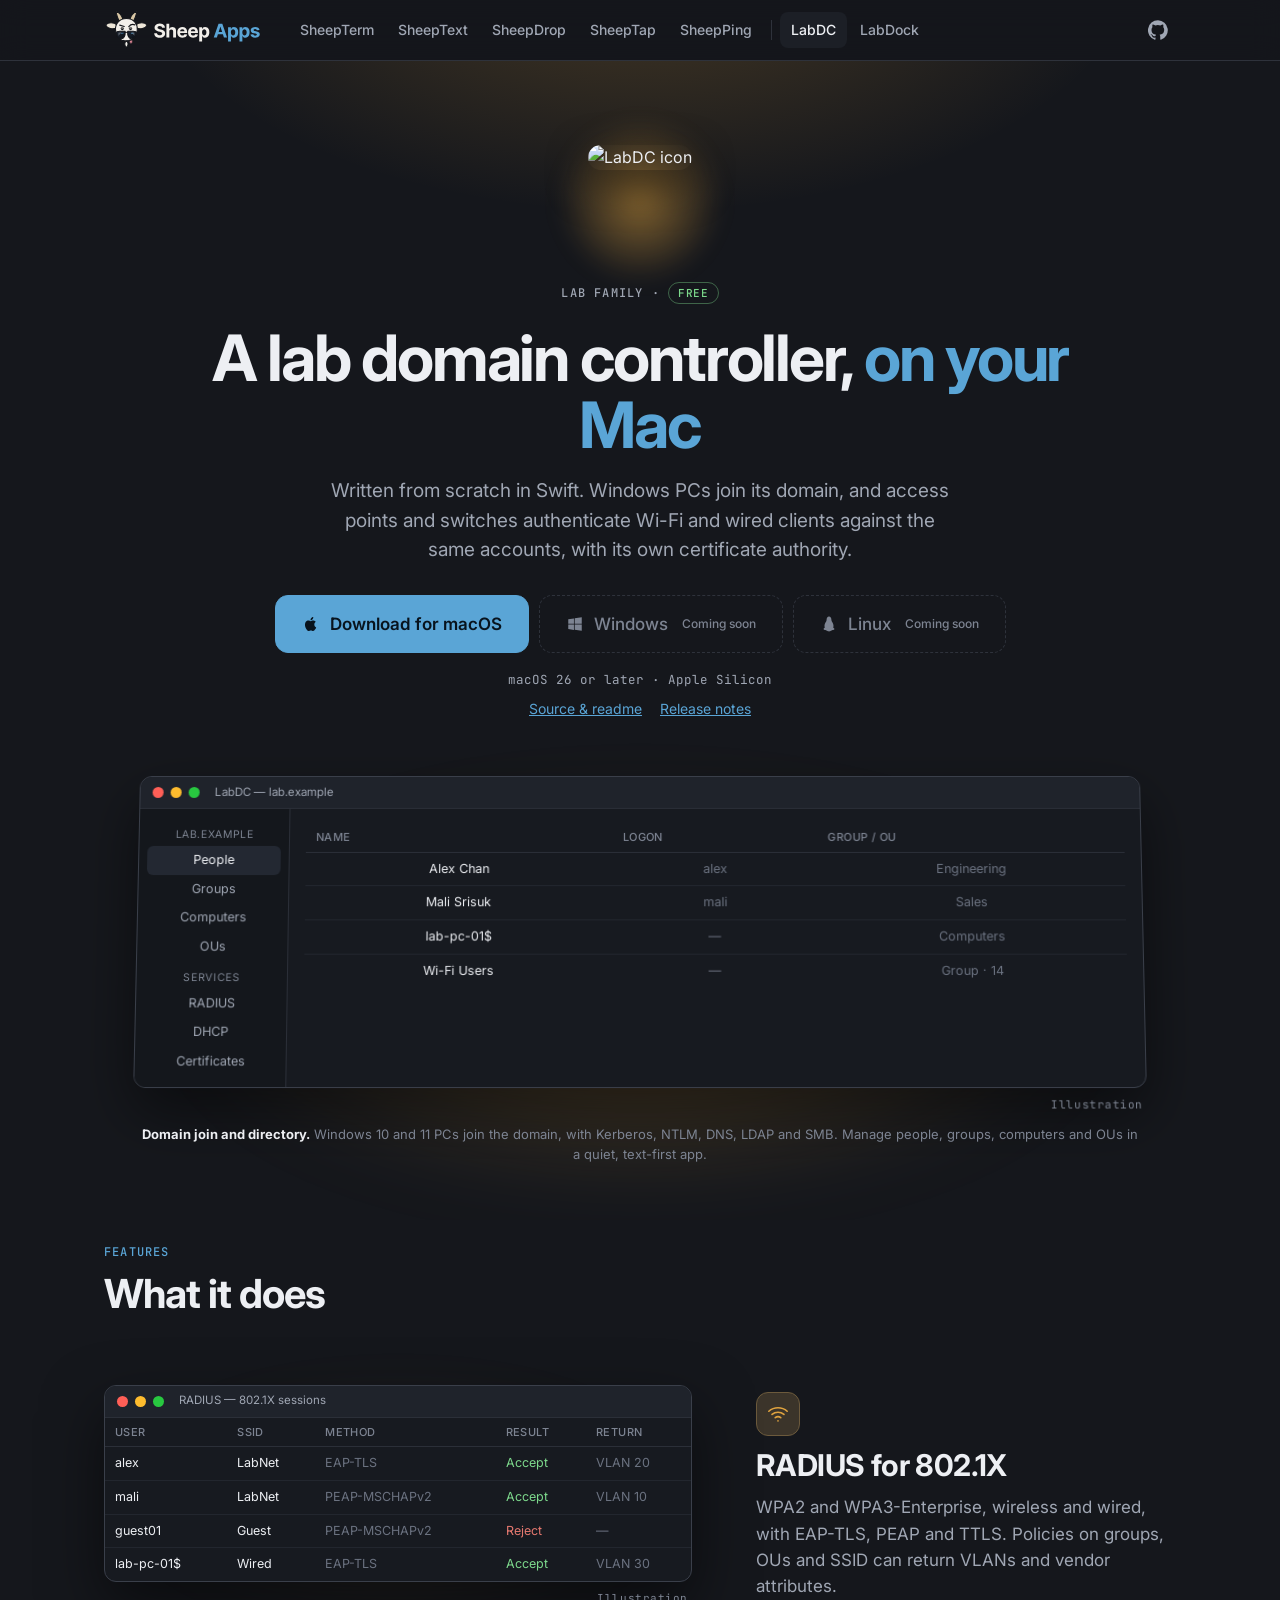
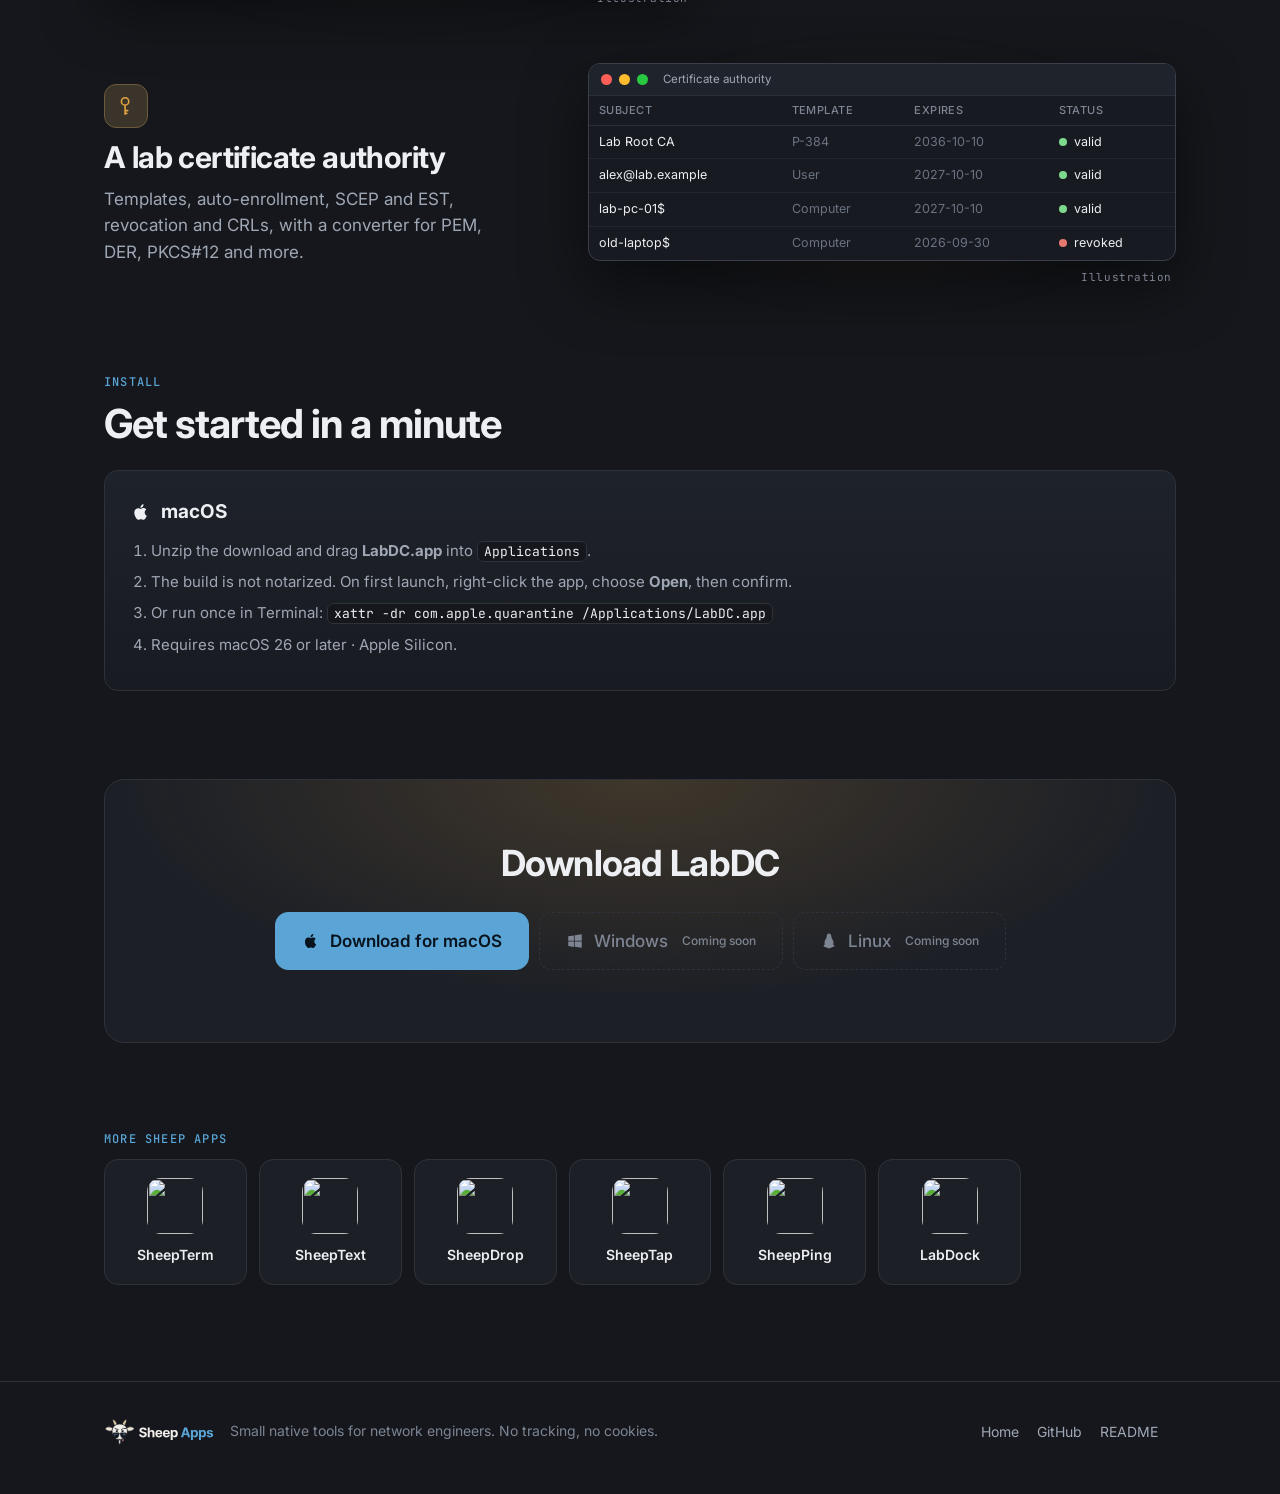
==== labdc/index.html @ 4ba9df10 "Sheep Apps download site Co-Authored-By: Claude Opus 5.5 <noreply@anthropic.com>" ====
<!doctype html><html lang="en"><head><meta charset="utf-8"><meta name="viewport" content="width=device-width,initial-scale=1"><title>LabDC — Sheep Apps</title><meta name="description" content="A domain controller for your Mac. Written from scratch in Swift. Windows PCs join its domain, and access points and switches authenticate Wi-Fi and wired clients against the same accounts, with its own certificate authority."><meta name="color-scheme" content="dark"><meta name="theme-color" content="#15171C"><link rel="icon" href="../assets/brand/favicon.svg" type="image/svg+xml"><link rel="icon" href="../assets/brand/favicon-32.png" sizes="32x32" type="image/png"><link rel="icon" href="../assets/brand/favicon-16.png" sizes="16x16" type="image/png"><link rel="apple-touch-icon" href="../assets/brand/apple-touch-icon.png"><meta property="og:type" content="website"><meta property="og:site_name" content="Sheep Apps"><meta property="og:title" content="LabDC — Sheep Apps"><meta property="og:description" content="A domain controller for your Mac. Written from scratch in Swift. Windows PCs join its domain, and access points and switches authenticate Wi-Fi and wired clients against the same accounts, with its own certificate authority."><meta property="og:image" content="https://bestonehxh.github.io/assets/brand/og-image.png"><meta property="og:image:width" content="1200"><meta property="og:image:height" content="630"><meta name="twitter:card" content="summary_large_image"><meta name="twitter:title" content="LabDC — Sheep Apps"><meta name="twitter:description" content="A domain controller for your Mac. Written from scratch in Swift. Windows PCs join its domain, and access points and switches authenticate Wi-Fi and wired clients against the same accounts, with its own certificate authority."><meta name="twitter:image" content="https://bestonehxh.github.io/assets/brand/og-image.png"><link rel="preconnect" href="https://fonts.googleapis.com"><link rel="preconnect" href="https://fonts.gstatic.com" crossorigin><link href="https://fonts.googleapis.com/css2?family=Inter:wght@400;500;600;700&family=JetBrains+Mono:wght@400;500&display=swap" rel="stylesheet"><link rel="stylesheet" href="../assets/site.css"></head><body style="--glow:#E0A33F"><header class="nav"><div class="wrap"><a class="brand" href="../"><img class="lockup" src="../assets/brand/goat-j-lockup.svg" alt="Sheep Apps" width="152" height="40"></a><button class="menu" type="button" aria-label="Apps menu" aria-expanded="false" aria-controls="applinks"><span></span></button><nav class="links" id="applinks" aria-label="Apps"><a href="../sheepterm/">SheepTerm</a><a href="../sheeptext/">SheepText</a><a href="../sheepdrop/">SheepDrop</a><a href="../sheeptap/">SheepTap</a><a href="../sheepping/">SheepPing</a><i></i><a href="../labdc/" aria-current="page">LabDC</a><a href="../labdock/">LabDock</a></nav><a class="gh" href="https://github.com/bestonehxh" aria-label="bestonehxh on GitHub"><svg viewBox="0 0 24 24" aria-hidden="true"><path d="M12 .3a12 12 0 00-3.800 23.400c.6.1.8-.3.8-.6v-2c-3.300.7-4-1.600-4-1.600-.6-1.400-1.400-1.800-1.400-1.800-1-.7.1-.7.1-.7 1.200.1 1.800 1.200 1.800 1.200 1 1.800 2.800 1.300 3.500 1 .1-.8.400-1.300.7-1.600-2.700-.3-5.500-1.300-5.500-5.900 0-1.300.5-2.400 1.200-3.200-.1-.3-.5-1.500.1-3.200 0 0 1-.3 3.300 1.200a11.500 11.500 0 016 0c2.300-1.500 3.300-1.200 3.300-1.200.7 1.700.2 2.900.1 3.200.8.800 1.200 1.900 1.200 3.200 0 4.600-2.800 5.600-5.500 5.900.4.400.8 1.100.8 2.200v3.300c0 .3.200.7.800.6A12 12 0 0012 .3z"/></svg></a></div></header><main><div class="hero"><div class="wrap"><span class="appicon"><img src="https://raw.githubusercontent.com/bestonehxh/LabDC/main/.github/icon.png" alt="LabDC icon" width="112" height="112"></span><div style="margin-top:22px"><span class="eyebrow">Lab family &middot; <span class="pill free">Free</span></span></div><h1>A lab domain controller, <em>on your Mac</em></h1><p class="sub">Written from scratch in Swift. Windows PCs join its domain, and access points and switches authenticate Wi-Fi and wired clients against the same accounts, with its own certificate authority.</p><div class="dl" style="justify-content:center;margin-top:30px"><a class="btn lg" data-os="mac" data-repo="LabDC" data-app="LabDC" href="https://github.com/bestonehxh/LabDC/releases/latest"><svg viewBox="0 0 24 24" aria-hidden="true"><path d="M16.4 12.6c0-2.3 1.9-3.4 2-3.5-1.100-1.600-2.800-1.800-3.400-1.800-1.400-.1-2.800.9-3.500.9s-1.800-.8-3-.8c-1.500 0-3 .9-3.800 2.300-1.600 2.800-.4 7 1.200 9.300.8 1.100 1.700 2.400 2.900 2.300 1.200 0 1.600-.7 3-.7s1.800.7 3 .7 2-1.100 2.800-2.200c.9-1.300 1.200-2.500 1.300-2.600-.1 0-2.500-1-2.500-3.900zM14.100 5.700c.6-.8 1.100-1.900.9-3-.9 0-2.100.6-2.700 1.400-.6.700-1.100 1.800-1 2.900 1.100.1 2.200-.5 2.800-1.300z"/></svg> Download for macOS</a><span class="btn lg off" aria-disabled="true"><svg viewBox="0 0 24 24" aria-hidden="true"><path d="M3 5.500l7.600-1v7.200H3zm8.600-1.200L21 3v8.700h-9.400zM3 12.700h7.600v7.200L3 18.800zm8.600 0H21V21l-9.400-1.300z"/></svg> Windows <small>Coming soon</small></span><span class="btn lg off" aria-disabled="true"><svg viewBox="0 0 24 24" aria-hidden="true"><path d="M12 2c-2 0-3.200 1.800-3.200 4.200 0 1.200-.4 2-1 3C6.900 10.400 6 12.300 6 14.500c0 .8.200 1.400.5 2-.7.600-1.700 1.100-1.700 2 0 1 1.200 1.300 2.400 1.500 1 .2 1.800.8 2.800 1.400.9.500 1.800.6 2 .6s1.100-.1 2-.6c1-.6 1.800-1.200 2.800-1.400 1.200-.2 2.400-.5 2.400-1.500 0-.9-1-1.400-1.700-2 .3-.6.500-1.200.5-2 0-2.200-.9-4.100-1.800-5.300-.6-1-1-1.800-1-3C15.200 3.800 14 2 12 2z"/></svg> Linux <small>Coming soon</small></span></div><div class="meta" style="margin-top:18px"><span data-meta="LabDC" data-sep="1"></span>macOS 26 or later · Apple Silicon</div><div class="links"><a href="https://github.com/bestonehxh/LabDC">Source &amp; readme</a><a href="https://github.com/bestonehxh/LabDC/releases">Release notes</a></div><div class="shot"><div class="tilt"><div class="mock "><div class="bar"><b></b><b></b><b></b><span>LabDC — lab.example</span></div><div class="split"><div class="sd"><small>lab.example</small><div class="on">People</div><div>Groups</div><div>Computers</div><div>OUs</div><small>Services</small><div>RADIUS</div><div>DHCP</div><div>Certificates</div></div><div class="bd"><table class="tbl"><thead><tr><th>Name</th><th>Logon</th><th class="hide-s">Group / OU</th></tr></thead><tbody><tr><td>Alex Chan</td><td class="dm">alex</td><td class="dm hide-s">Engineering</td></tr><tr><td>Mali Srisuk</td><td class="dm">mali</td><td class="dm hide-s">Sales</td></tr><tr><td>lab-pc-01$</td><td class="dm">—</td><td class="dm hide-s">Computers</td></tr><tr><td>Wi-Fi Users</td><td class="dm">—</td><td class="dm hide-s">Group · 14</td></tr></tbody></table></div></div></div><div class="ill">Illustration</div></div><p class="cap"><b style="color:var(--text)">Domain join and directory.</b> Windows 10 and 11 PCs join the domain, with Kerberos, NTLM, DNS, LDAP and SMB. Manage people, groups, computers and OUs in a quiet, text-first app.</p></div></div></div><div class="wrap"><section class="scroll" id="features" style="padding-top:24px"><p class="k">Features</p><h2 class="sec-h">What it does</h2><div class="frow flip"><div class="txt"><div class="fi"><svg viewBox="0 0 24 24" aria-hidden="true"><path d="M2 9a15 15 0 0120 0M5.500 12.500a10 10 0 0113 0M9 16a5 5 0 016 0M12 19.500h.01"/></svg></div><h3>RADIUS for 802.1X</h3><p>WPA2 and WPA3-Enterprise, wireless and wired, with EAP-TLS, PEAP and TTLS. Policies on groups, OUs and SSID can return VLANs and vendor attributes.</p></div><div class="vis"><div class="mock "><div class="bar"><b></b><b></b><b></b><span>RADIUS — 802.1X sessions</span></div><table class="tbl"><thead><tr><th>User</th><th class="hide-s">SSID</th><th>Method</th><th>Result</th><th class="hide-s">Return</th></tr></thead><tbody><tr><td>alex</td><td class="hide-s">LabNet</td><td class="dm">EAP-TLS</td><td class="gr">Accept</td><td class="hide-s dm">VLAN 20</td></tr><tr><td>mali</td><td class="hide-s">LabNet</td><td class="dm">PEAP-MSCHAPv2</td><td class="gr">Accept</td><td class="hide-s dm">VLAN 10</td></tr><tr><td>guest01</td><td class="hide-s">Guest</td><td class="dm">PEAP-MSCHAPv2</td><td class="rd">Reject</td><td class="hide-s dm">—</td></tr><tr><td>lab-pc-01$</td><td class="hide-s">Wired</td><td class="dm">EAP-TLS</td><td class="gr">Accept</td><td class="hide-s dm">VLAN 30</td></tr></tbody></table></div><div class="ill">Illustration</div></div></div><div class="frow"><div class="txt"><div class="fi"><svg viewBox="0 0 24 24" aria-hidden="true"><path d="M15 7a4 4 0 11-8 0 4 4 0 018 0zM11 11v10m0-4h3m-3 3h2"/></svg></div><h3>A lab certificate authority</h3><p>Templates, auto-enrollment, SCEP and EST, revocation and CRLs, with a converter for PEM, DER, PKCS#12 and more.</p></div><div class="vis"><div class="mock "><div class="bar"><b></b><b></b><b></b><span>Certificate authority</span></div><table class="tbl"><thead><tr><th>Subject</th><th>Template</th><th class="hide-s">Expires</th><th>Status</th></tr></thead><tbody><tr><td>Lab Root CA</td><td class="dm">P-384</td><td class="dm hide-s">2036-10-10</td><td><span class="dot "></span>valid</td></tr><tr><td>alex@lab.example</td><td class="dm">User</td><td class="dm hide-s">2027-10-10</td><td><span class="dot "></span>valid</td></tr><tr><td>lab-pc-01$</td><td class="dm">Computer</td><td class="dm hide-s">2027-10-10</td><td><span class="dot "></span>valid</td></tr><tr><td>old-laptop$</td><td class="dm">Computer</td><td class="dm hide-s">2026-09-30</td><td><span class="dot r"></span>revoked</td></tr></tbody></table></div><div class="ill">Illustration</div></div></div></section><section class="scroll" id="install"><p class="k">Install</p><h2 class="sec-h" style="margin-bottom:24px">Get started in a minute</h2><div class="cols"><div class="panel"><h3><svg viewBox="0 0 24 24" aria-hidden="true"><path d="M16.4 12.6c0-2.3 1.9-3.4 2-3.5-1.100-1.600-2.800-1.800-3.400-1.800-1.400-.1-2.800.9-3.500.9s-1.800-.8-3-.8c-1.500 0-3 .9-3.800 2.300-1.600 2.800-.4 7 1.200 9.300.8 1.100 1.700 2.400 2.900 2.300 1.200 0 1.600-.7 3-.7s1.800.7 3 .7 2-1.100 2.800-2.200c.9-1.300 1.200-2.500 1.300-2.600-.1 0-2.500-1-2.500-3.900zM14.100 5.700c.6-.8 1.100-1.900.9-3-.9 0-2.100.6-2.700 1.400-.6.700-1.100 1.800-1 2.900 1.100.1 2.200-.5 2.800-1.300z"/></svg> macOS</h3><ol><li>Unzip the download and drag <b>LabDC.app</b> into <code>Applications</code>.</li><li>The build is not notarized. On first launch, right-click the app, choose <b>Open</b>, then confirm.</li><li>Or run once in Terminal: <code>xattr -dr com.apple.quarantine /Applications/LabDC.app</code></li><li>Requires macOS 26 or later · Apple Silicon.</li></ol></div></div></section><div class="cta2"><h2>Download LabDC</h2><div class="dl"><a class="btn lg" data-os="mac" data-repo="LabDC" data-app="LabDC" href="https://github.com/bestonehxh/LabDC/releases/latest"><svg viewBox="0 0 24 24" aria-hidden="true"><path d="M16.4 12.6c0-2.3 1.9-3.4 2-3.5-1.100-1.600-2.800-1.800-3.400-1.800-1.400-.1-2.800.9-3.500.9s-1.800-.8-3-.8c-1.500 0-3 .9-3.800 2.300-1.600 2.800-.4 7 1.200 9.300.8 1.100 1.700 2.400 2.900 2.300 1.200 0 1.600-.7 3-.7s1.800.7 3 .7 2-1.100 2.800-2.200c.9-1.300 1.200-2.500 1.300-2.600-.1 0-2.500-1-2.500-3.900zM14.100 5.700c.6-.8 1.100-1.900.9-3-.9 0-2.100.6-2.700 1.400-.6.700-1.100 1.800-1 2.900 1.100.1 2.200-.5 2.800-1.300z"/></svg> Download for macOS</a><span class="btn lg off" aria-disabled="true"><svg viewBox="0 0 24 24" aria-hidden="true"><path d="M3 5.500l7.600-1v7.200H3zm8.600-1.200L21 3v8.700h-9.400zM3 12.700h7.600v7.200L3 18.800zm8.600 0H21V21l-9.400-1.300z"/></svg> Windows <small>Coming soon</small></span><span class="btn lg off" aria-disabled="true"><svg viewBox="0 0 24 24" aria-hidden="true"><path d="M12 2c-2 0-3.200 1.800-3.200 4.200 0 1.200-.4 2-1 3C6.900 10.400 6 12.300 6 14.500c0 .8.200 1.400.5 2-.7.600-1.700 1.100-1.700 2 0 1 1.200 1.300 2.400 1.500 1 .2 1.800.8 2.800 1.400.9.500 1.800.6 2 .6s1.100-.1 2-.6c1-.6 1.800-1.200 2.800-1.400 1.200-.2 2.400-.5 2.400-1.500 0-.9-1-1.400-1.700-2 .3-.6.500-1.200.5-2 0-2.200-.9-4.100-1.800-5.300-.6-1-1-1.800-1-3C15.200 3.800 14 2 12 2z"/></svg> Linux <small>Coming soon</small></span></div><div class="meta" style="margin-top:16px"><span data-meta="LabDC"></span></div></div><section><p class="k">More Sheep apps</p><div class="strip"><a href="../sheepterm/"><img src="https://raw.githubusercontent.com/bestonehxh/SheepTerm/main/.github/icon.png" alt="" width="56" height="56" loading="lazy">SheepTerm</a><a href="../sheeptext/"><img src="https://raw.githubusercontent.com/bestonehxh/SheepText/main/.github/icon.png" alt="" width="56" height="56" loading="lazy">SheepText</a><a href="../sheepdrop/"><img src="https://raw.githubusercontent.com/bestonehxh/SheepDrop/main/.github/icon.png" alt="" width="56" height="56" loading="lazy">SheepDrop</a><a href="../sheeptap/"><img src="https://raw.githubusercontent.com/bestonehxh/SheepTap/main/.github/icon.png" alt="" width="56" height="56" loading="lazy">SheepTap</a><a href="../sheepping/"><img src="https://raw.githubusercontent.com/bestonehxh/SheepPing/main/.github/icon.png" alt="" width="56" height="56" loading="lazy">SheepPing</a><a href="../labdock/"><img src="https://raw.githubusercontent.com/bestonehxh/LabDock/main/.github/icon.png" alt="" width="56" height="56" loading="lazy">LabDock</a></div></section></div></main><footer><div class="wrap"><div><img class="flock" src="../assets/brand/goat-j-lockup.svg" alt="Sheep Apps" width="112" height="30"> &nbsp; Small native tools for network engineers. No tracking, no cookies.</div><div><a href="../">Home</a><a href="https://github.com/bestonehxh">GitHub</a><a href="https://github.com/bestonehxh/SheepTerm#the-sheep-family-">README</a></div></div></footer><script src="../assets/site.js"></script></body></html>
---- assets/site.css ----
:root{--chrome:#1C1F26;--bg:#15171C;--bg2:#101216;--line:#2E323B;--text:#EDEFF3;--dim:#7D8492;--dim2:#A0A7B4;--accent:#5AA5D6;--ok:#7DD98C;--glow:#5AA5D6;--r:14px}
*{box-sizing:border-box}
html{color-scheme:dark;scroll-behavior:smooth}
@media(prefers-reduced-motion:reduce){html{scroll-behavior:auto}*{transition:none!important;animation:none!important}}
body{margin:0;background:var(--bg);color:var(--text);font:400 16px/1.55 Inter,system-ui,-apple-system,"Segoe UI",sans-serif;-webkit-font-smoothing:antialiased}
a{color:var(--accent)}
img{max-width:100%;height:auto}
:focus-visible{outline:2px solid var(--accent);outline-offset:3px;border-radius:8px}
.wrap{max-width:1120px;margin:0 auto;padding:0 24px}
.mono{font-family:"JetBrains Mono",ui-monospace,monospace}
/* nav */
.nav{position:sticky;top:0;z-index:20;background:rgba(21,23,28,.78);backdrop-filter:saturate(1.4) blur(14px);-webkit-backdrop-filter:saturate(1.4) blur(14px);border-bottom:1px solid var(--line)}
.nav .wrap{display:flex;align-items:center;gap:16px;min-height:60px;flex-wrap:wrap}
.brand{display:flex;align-items:center;gap:10px;color:var(--text);text-decoration:none;font-weight:700;font-size:17px;letter-spacing:-.01em}
.brand img{width:28px;height:28px;border-radius:7px}
.nav .links{display:flex;gap:2px;margin-left:12px;overflow-x:auto;scrollbar-width:none;flex:1}
.nav .links a{color:var(--dim2);text-decoration:none;font-size:14px;font-weight:500;padding:7px 11px;border-radius:8px;white-space:nowrap;transition:background .15s,color .15s}
.nav .links a:hover{color:var(--text);background:var(--chrome)}
.nav .links a[aria-current]{color:var(--text);background:var(--chrome)}
.nav .links i{width:1px;background:var(--line);margin:8px 6px;flex:none}
.nav .gh{color:var(--dim2);display:flex;padding:8px;border-radius:8px}
.nav .gh:hover{color:var(--text);background:var(--chrome)}
.nav .gh svg{width:20px;height:20px;fill:currentColor}
@media(max-width:760px){.nav .wrap{gap:6px}.nav .menu{display:flex}.nav .links{display:none;order:3;flex:none;width:100%;margin:0;padding:4px 0 10px;flex-direction:column;overflow:visible}.nav.open .links{display:flex}.nav .links a{padding:11px 12px;font-size:15px}.nav .links i{width:auto;height:1px;margin:4px 6px}.nav .gh{margin-left:auto}.nav .brand{margin-right:auto}}
/* buttons */
.btn{display:inline-flex;align-items:center;gap:10px;padding:11px 18px;border-radius:11px;border:1px solid var(--line);background:var(--chrome);color:var(--text);text-decoration:none;font-weight:600;font-size:15px;white-space:nowrap;transition:background .15s,border-color .15s,transform .15s,box-shadow .15s}
.btn svg{width:18px;height:18px;fill:currentColor;flex:none}
a.btn:hover{border-color:var(--accent);transform:translateY(-2px);box-shadow:0 8px 24px rgba(0,0,0,.35)}
.btn.mine{background:var(--accent);border-color:var(--accent);color:#08131d}
a.btn.mine:hover{background:#78b8e2;border-color:#78b8e2}
.btn.off{color:var(--dim);border-style:dashed;background:transparent;font-weight:500;cursor:default}
.btn.off small{font-size:12px;margin-left:4px}
.btn.lg{padding:15px 26px;font-size:17px;border-radius:13px}
.btn.ghost{background:transparent}
.dl{display:flex;flex-wrap:wrap;gap:10px;align-items:center}
.meta{font:400 12.5px "JetBrains Mono",ui-monospace,monospace;color:var(--dim2)}
.meta b{color:var(--ok);font-weight:500}
.pill{display:inline-block;font:500 11px "JetBrains Mono",monospace;letter-spacing:.06em;text-transform:uppercase;padding:3px 9px;border-radius:99px;border:1px solid var(--line);color:var(--dim2)}
.pill.free{color:var(--ok);border-color:rgba(125,217,140,.4)}
/* hero */
.hero{position:relative;text-align:center;padding:84px 0 56px;overflow:hidden}
.hero::before{content:"";position:absolute;inset:-10% 0 auto 0;height:620px;background:radial-gradient(55% 60% at 50% 0%,color-mix(in srgb,var(--glow) 26%,transparent),transparent 72%);pointer-events:none}
.hero>.wrap{position:relative}
.hero h1{font-size:clamp(38px,6.4vw,64px);line-height:1.05;letter-spacing:-.035em;margin:20px auto 18px;max-width:880px;font-weight:700}
.hero h1 em{font-style:normal;color:var(--accent)}
.hero .sub{font-size:19px;color:var(--dim2);max-width:620px;margin:0 auto}
.hero .dl{justify-content:center;margin-top:30px}
.hero .meta{margin-top:16px}
.hero .links{margin-top:10px;font-size:14px;display:flex;gap:18px;justify-content:center}
.eyebrow{display:inline-flex;gap:8px;align-items:center;font:500 12px "JetBrains Mono",monospace;letter-spacing:.1em;text-transform:uppercase;color:var(--dim2)}
.appicon{position:relative;display:inline-block;width:112px;height:112px}
.appicon::before{content:"";position:absolute;inset:-26px;background:radial-gradient(closest-side,color-mix(in srgb,var(--glow) 55%,transparent),transparent);filter:blur(10px);z-index:0}
.appicon img{position:relative;z-index:1;width:112px;height:112px;border-radius:26px;box-shadow:0 14px 40px rgba(0,0,0,.5)}
/* icon cloud on home */
.cloud{display:flex;justify-content:center;gap:clamp(8px,2.2vw,26px);margin-top:60px;flex-wrap:wrap}
.cloud a{position:relative;display:block;width:clamp(56px,9vw,96px);transition:transform .2s}
.cloud a:nth-child(even){transform:translateY(22px)}
.cloud a:hover{transform:translateY(-4px)}
.cloud a::before{content:"";position:absolute;inset:-16%;background:radial-gradient(closest-side,color-mix(in srgb,var(--g) 50%,transparent),transparent);filter:blur(10px)}
.cloud img{position:relative;width:100%;aspect-ratio:1;border-radius:23%;box-shadow:0 12px 30px rgba(0,0,0,.5)}
/* product shot */
.shot{position:relative;margin:56px auto 0;max-width:1000px}
.shot::before{content:"";position:absolute;inset:6% 4% -6%;background:radial-gradient(closest-side,color-mix(in srgb,var(--glow) 38%,transparent),transparent);filter:blur(40px);z-index:0}
.shot>*{position:relative;z-index:1}
.tilt{transform:perspective(2000px) rotateX(5deg);transform-origin:50% 0}
.frame{border:1px solid #3a3f4a;border-radius:12px;overflow:hidden;background:#101216;box-shadow:0 30px 80px rgba(0,0,0,.6),0 0 0 1px rgba(255,255,255,.03)}
.frame img{display:block;width:100%;height:auto}
.cap{font-size:13px;color:var(--dim);margin:14px 0 0;text-align:center}
/* sections */
section{padding:88px 0 0}
.sec-h{font-size:clamp(28px,4vw,40px);letter-spacing:-.025em;line-height:1.12;margin:0 0 12px;font-weight:700}
.sec-p{color:var(--dim2);font-size:18px;max-width:600px;margin:0}
.k{font:500 12px "JetBrains Mono",monospace;letter-spacing:.1em;text-transform:uppercase;color:var(--accent);margin:0 0 12px}
.scroll{scroll-margin-top:84px}
/* app grid */
.fam-h{display:flex;align-items:baseline;gap:14px;margin:0 0 22px}
.grid{display:grid;gap:16px;grid-template-columns:minmax(0,1fr)}
@media(min-width:660px){.grid{grid-template-columns:repeat(2,minmax(0,1fr))}}
@media(min-width:980px){.grid{grid-template-columns:repeat(3,minmax(0,1fr))}}
.acard{position:relative;display:flex;flex-direction:column;gap:14px;padding:26px;border-radius:var(--r);border:1px solid var(--line);background:linear-gradient(180deg,#1e222a,#181b21);overflow:hidden;transition:transform .2s,border-color .2s,box-shadow .2s}
.acard::before{content:"";position:absolute;left:-40px;top:-60px;width:260px;height:200px;background:radial-gradient(closest-side,color-mix(in srgb,var(--glow) 24%,transparent),transparent);pointer-events:none}
.acard:hover{transform:translateY(-3px);border-color:#454b57;box-shadow:0 18px 40px rgba(0,0,0,.35)}
.acard>*{position:relative}
.acard img.ic{width:88px;height:88px;border-radius:21px;box-shadow:0 10px 28px rgba(0,0,0,.5),0 0 40px color-mix(in srgb,var(--glow) 35%,transparent)}
.acard h3{margin:4px 0 0;font-size:24px;letter-spacing:-.02em}
.acard p{margin:0;color:var(--dim2);font-size:15px;flex:1}
.badges{display:flex;gap:6px;flex-wrap:wrap}
.acard .row{display:flex;gap:10px;align-items:center;margin-top:4px}
.acard .more{font-weight:600;font-size:14px;color:var(--text);text-decoration:none}
.acard .more:hover{color:var(--accent)}
.acard .btn{padding:8px 14px;font-size:14px;margin-left:auto}
/* feature rows */
.frow{display:grid;gap:36px;align-items:center;grid-template-columns:minmax(0,1fr);padding:56px 0 0}
@media(min-width:900px){.frow{grid-template-columns:minmax(0,5fr) minmax(0,7fr);gap:64px}.frow.flip{grid-template-columns:minmax(0,7fr) minmax(0,5fr)}.frow.flip .txt{order:2}}
.frow h3{font-size:30px;letter-spacing:-.02em;line-height:1.15;margin:12px 0 12px}
.frow p{color:var(--dim2);margin:0;font-size:17px}
.fi{width:44px;height:44px;border-radius:12px;display:grid;place-items:center;background:color-mix(in srgb,var(--glow) 16%,var(--chrome));border:1px solid color-mix(in srgb,var(--glow) 35%,var(--line));color:var(--glow)}
.fi svg{width:22px;height:22px;fill:none;stroke:currentColor;stroke-width:1.8;stroke-linecap:round;stroke-linejoin:round}
.vis{position:relative}
.vis::before{content:"";position:absolute;inset:8% 6%;background:radial-gradient(closest-side,color-mix(in srgb,var(--glow) 24%,transparent),transparent);filter:blur(34px)}
.vis>*{position:relative}
.vis .frame img{width:100%}
.ill{font-size:11px;color:var(--dim);text-align:right;margin:8px 4px 0;font-family:"JetBrains Mono",monospace;letter-spacing:.05em}
/* install */
.cols{display:grid;gap:16px;grid-template-columns:minmax(0,1fr)}
@media(min-width:800px){.cols.two{grid-template-columns:repeat(2,minmax(0,1fr))}}
.panel{border:1px solid var(--line);border-radius:var(--r);padding:26px;background:linear-gradient(180deg,#1e222a,#181b21)}
.panel h3{margin:0 0 12px;display:flex;gap:10px;align-items:center;font-size:19px}
.panel h3 svg{width:20px;height:20px;fill:currentColor}
.panel ol{margin:0;padding-left:20px;color:var(--dim2);font-size:15px}
.panel li{margin:8px 0}
code{font:400 13px "JetBrains Mono",monospace;background:var(--bg);border:1px solid var(--line);border-radius:6px;padding:1px 6px;color:var(--text);overflow-wrap:break-word}
.cta2{margin-top:88px;text-align:center;padding:56px 24px;border:1px solid var(--line);border-radius:20px;background:radial-gradient(70% 120% at 50% 0%,color-mix(in srgb,var(--glow) 18%,transparent),transparent 70%),var(--chrome)}
.cta2 h2{font-size:clamp(26px,4vw,36px);letter-spacing:-.02em;margin:0 0 20px}
.cta2 .dl{justify-content:center}
/* more apps strip */
.strip{display:grid;gap:12px;grid-template-columns:repeat(auto-fill,minmax(130px,1fr))}
.strip a{display:flex;flex-direction:column;align-items:center;gap:10px;padding:18px 8px;border-radius:var(--r);border:1px solid var(--line);background:var(--chrome);color:var(--text);text-decoration:none;font-weight:600;font-size:14px;transition:transform .2s,border-color .2s}
.strip a:hover{transform:translateY(-3px);border-color:#454b57}
.strip img{width:56px;height:56px;border-radius:14px}
footer{margin-top:96px;border-top:1px solid var(--line);padding:36px 0 48px;color:var(--dim);font-size:14px}
footer .wrap{display:flex;gap:16px 28px;flex-wrap:wrap;justify-content:space-between;align-items:center}
footer a{color:var(--dim2);text-decoration:none;margin-right:18px}
footer a:hover{color:var(--text)}
/* mockups (illustrative) */
.mock{background:#171a20;border:1px solid #3a3f4a;border-radius:12px;overflow:hidden;font-size:12.5px;line-height:1.5;color:var(--text);box-shadow:0 24px 60px rgba(0,0,0,.5)}
.mock .bar{height:32px;display:flex;align-items:center;gap:7px;padding:0 12px;background:#1f232b;border-bottom:1px solid #2b2f38;color:var(--dim);font-size:11.5px}
.mock .bar b{width:11px;height:11px;border-radius:50%;background:#ff5f57;display:inline-block}
.mock .bar b:nth-child(2){background:#febc2e}.mock .bar b:nth-child(3){background:#28c840}
.mock .bar span{margin-left:8px;color:var(--dim2)}
.mock .bd{padding:14px 16px}
.mock .cd{font-family:"JetBrains Mono",monospace;font-size:12px;line-height:1.7;white-space:pre;overflow:hidden}
.ln{color:#4b5160;display:inline-block;width:2.2em;text-align:right;margin-right:1em;user-select:none}
.or{color:#E8A25A}.cy{color:#6FD0E0}.pu{color:#B58BE0}.pk{color:#E58BB8}.gr{color:#7DD98C}.rd{color:#E5786F}.ye{color:#E3C566}.bl{color:#5AA5D6}.dm{color:#6b7280}
.sel{background:rgba(90,165,214,.35);border-radius:2px}
.tbl{width:100%;border-collapse:collapse;font-size:12.5px}
.tbl th{text-align:left;font-weight:500;color:var(--dim);padding:6px 10px;border-bottom:1px solid #2b2f38;font-size:11px;letter-spacing:.04em;text-transform:uppercase}
.tbl td{padding:7px 10px;border-bottom:1px solid #22262e;white-space:nowrap}
.tbl tr:last-child td{border:0}
.dot{display:inline-block;width:8px;height:8px;border-radius:50%;margin-right:7px;background:var(--ok)}
.dot.r{background:#E5786F}.dot.y{background:#E3C566}.dot.g{background:#6b7280}
.split{display:grid;grid-template-columns:150px 1fr;min-height:250px}
.split .sd{background:#14171c;border-right:1px solid #2b2f38;padding:10px 8px;color:var(--dim2)}
.split .sd div{padding:5px 8px;border-radius:6px}
.split .sd .on{background:#232832;color:var(--text)}
.split .sd small{display:block;padding:8px 8px 3px;color:var(--dim);font-size:10.5px;letter-spacing:.06em;text-transform:uppercase}
.two2{display:grid;grid-template-columns:1fr 1fr}
.two2>div{padding:10px 12px}.two2>div+div{border-left:1px solid #2b2f38}
.fl div{display:flex;justify-content:space-between;gap:10px;padding:4px 6px;border-radius:5px}
.fl .on{background:#232b38}
.fl span:last-child{color:var(--dim)}
.prog{height:6px;border-radius:4px;background:#262b34;overflow:hidden;margin-top:6px}
.prog i{display:block;height:100%;background:var(--accent);border-radius:4px}
.tog{display:inline-block;width:30px;height:18px;border-radius:10px;background:#3a3f4a;position:relative;vertical-align:middle}
.tog::after{content:"";position:absolute;top:2px;left:2px;width:14px;height:14px;border-radius:50%;background:#fff;transition:left .2s}
.tog.on{background:var(--accent)}.tog.on::after{left:14px}
.card2{border:1px solid #2b2f38;border-radius:10px;padding:11px 13px;background:#1a1d24;margin-bottom:10px}
.card2 .h{display:flex;justify-content:space-between;align-items:center;margin-bottom:6px;font-weight:600}
.kv{display:grid;grid-template-columns:78px 1fr;gap:2px 10px;font-size:12px}
.kv span:nth-child(odd){color:var(--dim)}
.kv span:nth-child(even){font-family:"JetBrains Mono",monospace}
.copied{color:var(--ok);font-size:11px;margin-left:8px}
.menubar{display:flex;gap:14px;align-items:center;justify-content:flex-end;padding:6px 14px;background:#1f232b;border-bottom:1px solid #2b2f38;color:var(--dim2);font-size:12px}
.chip{display:inline-block;padding:1px 7px;border-radius:5px;background:rgba(90,165,214,.18);color:var(--accent);font-size:11px}
.console{background:#050608;color:#c9d1d9;font-family:"JetBrains Mono",monospace;font-size:11.5px;line-height:1.5;padding:12px 14px;min-height:190px;white-space:pre}
svg.spark{display:block;width:100%;height:46px}
@media(max-width:560px){.mock .cd{font-size:10.5px}.split{grid-template-columns:104px 1fr}.tbl{font-size:11px}.tbl td,.tbl th{padding:6px}.hide-s{display:none}}

/* nav menu button (phone) */
.nav .menu{display:flex;order:2;align-items:center;justify-content:center;width:40px;height:40px;background:none;border:0;border-radius:8px;cursor:pointer;color:var(--dim2)}
.nav .menu:hover{background:var(--chrome);color:var(--text)}
.nav .menu span,.nav .menu span::before,.nav .menu span::after{display:block;width:18px;height:2px;border-radius:2px;background:currentColor;position:relative;content:""}
.nav .menu span::before{position:absolute;top:-6px}.nav .menu span::after{position:absolute;top:6px}
.nav .gh{order:1}
@media(min-width:761px){.nav .menu{display:none!important}}
/* OS switch + frames */
.osvis{display:block}
.osw{display:flex;justify-content:center;margin:0 0 12px}
.seg{display:inline-flex;padding:3px;gap:2px;background:var(--chrome);border:1px solid var(--line);border-radius:10px}
.seg button{font:500 13px Inter,system-ui,sans-serif;color:var(--dim2);background:none;border:0;padding:6px 14px;border-radius:7px;cursor:pointer}
.seg button[aria-pressed=true]{background:var(--accent);color:#0b0d11}
.seg button:focus-visible{outline:2px solid var(--accent);outline-offset:2px}
.osvis[data-sel=mac] .pane[data-pane=win],.osvis[data-sel=win] .pane[data-pane=mac]{display:none}
.oslab{margin-top:8px;text-align:center;font:500 11px "JetBrains Mono",monospace;letter-spacing:.08em;text-transform:uppercase;color:var(--dim)}
.frame.win{border-radius:8px}
.frame.mac{border-radius:12px}
.frame .mbar{display:flex;gap:8px;align-items:center;height:30px;padding:0 12px;background:#2a2d33;border-bottom:1px solid #1a1c20}
.frame .mbar b{width:12px;height:12px;border-radius:50%;background:#ff5f57}
.frame .mbar b:nth-child(2){background:#febc2e}.frame .mbar b:nth-child(3){background:#28c840}
.frame.mac img[width="820"]{max-width:420px;margin:0 auto}
.homeshot{margin-top:84px}
.brand img.lockup{height:40px;width:auto;border-radius:0;display:block}
.herologo{display:inline-block;position:relative}.herologo::before{content:"";position:absolute;inset:-30px;background:radial-gradient(closest-side,rgba(90,165,214,.35),transparent);filter:blur(12px)}.herologo img{position:relative;height:150px;width:auto;display:block;filter:drop-shadow(0 12px 24px rgba(0,0,0,.5))}
footer img.flock{height:28px;width:auto;vertical-align:middle;margin-right:4px}

@media(max-width:520px){.hero .dl .btn,.cta2 .dl .btn{white-space:normal;justify-content:center;width:100%}.hero .dl,.cta2 .dl{flex-direction:column;align-items:stretch}.hero .sub{font-size:17px}.hero .meta{overflow-wrap:anywhere}}
img,svg,video{max-width:100%}
@media(max-width:520px){.btn.lg{padding:14px 14px;font-size:16px;gap:8px}.btn .t{white-space:normal}}
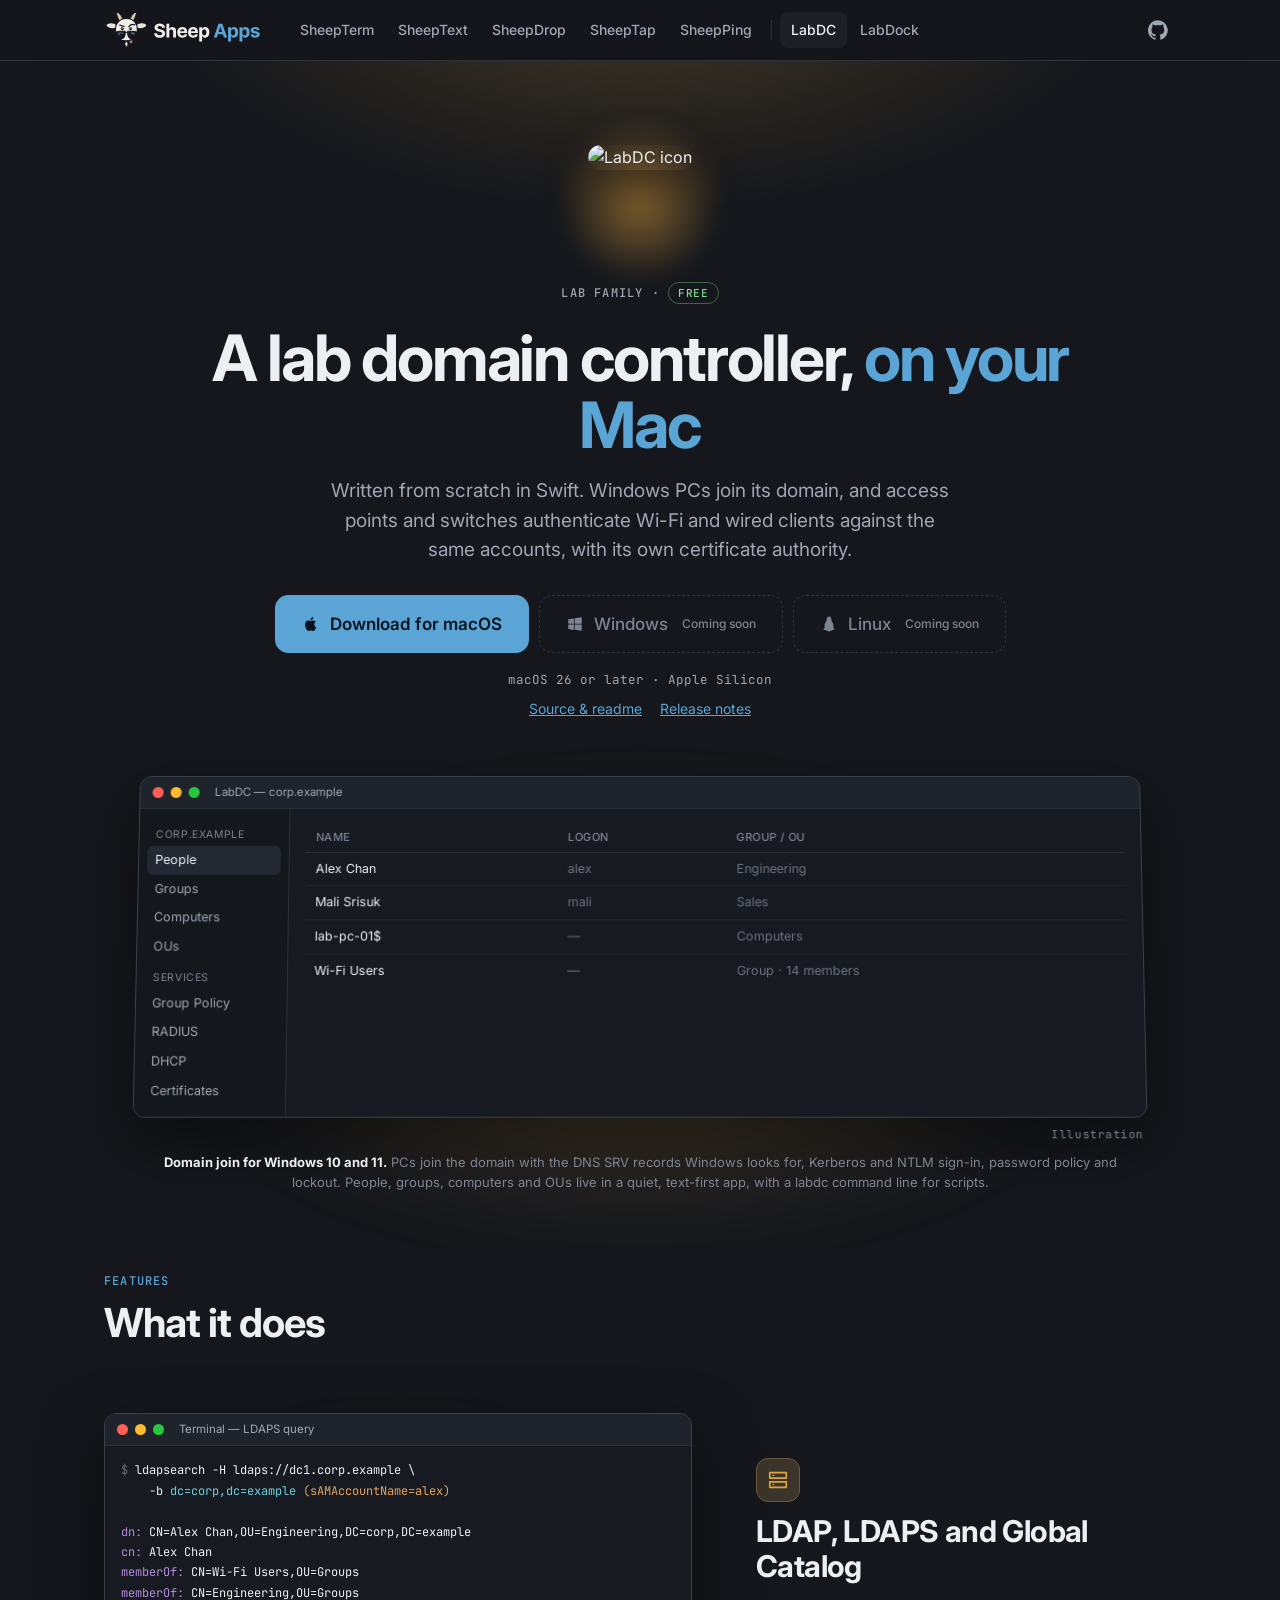
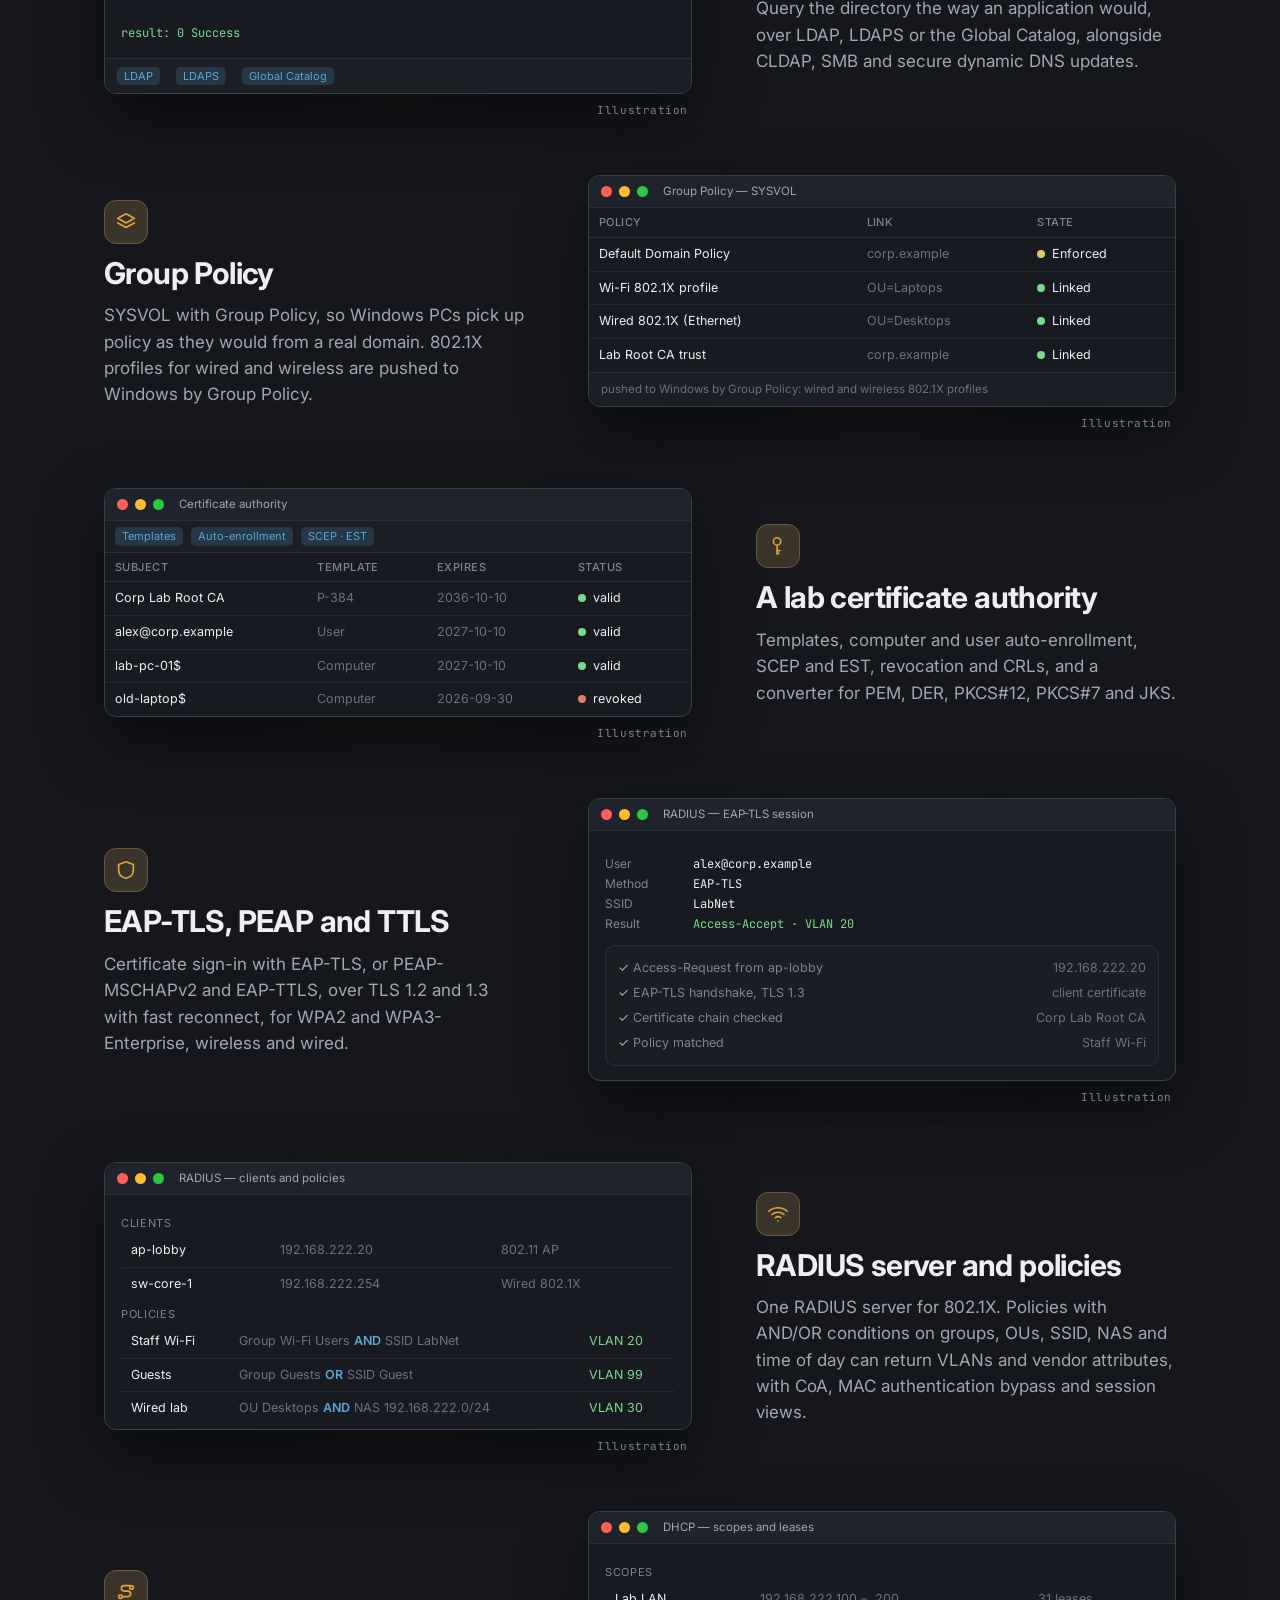
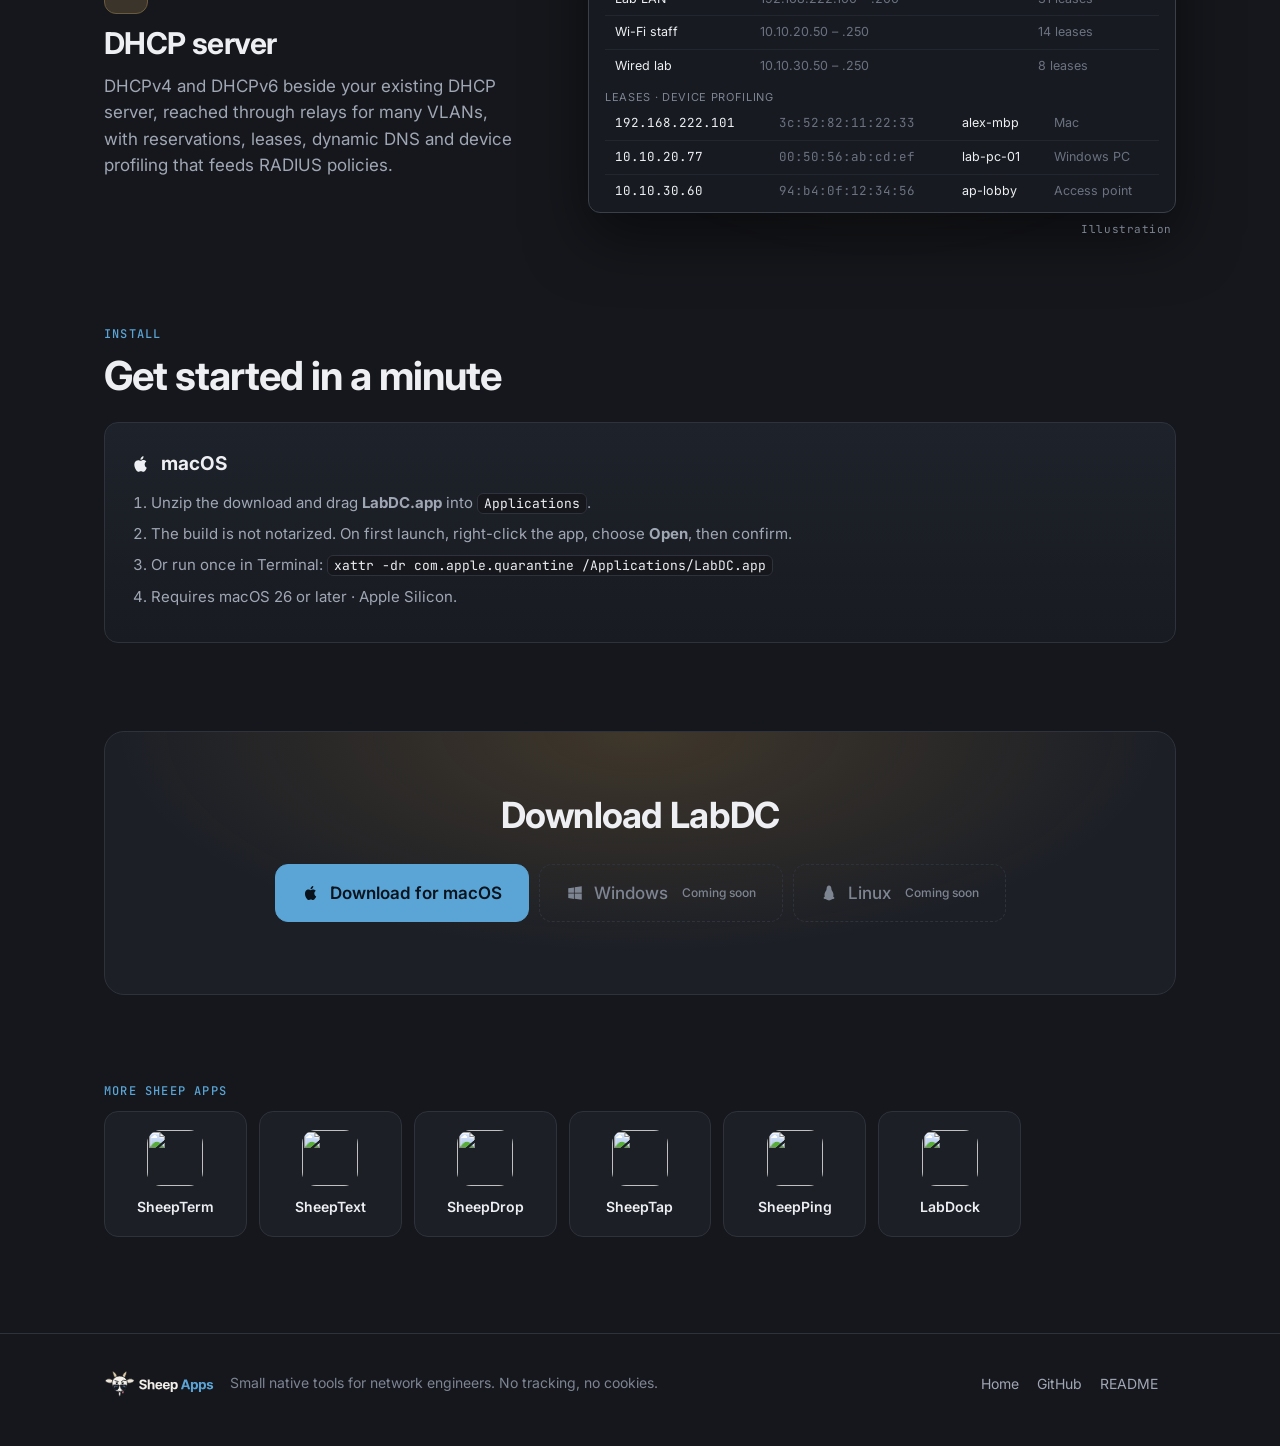
==== commit 08f1d033: "SheepText compare mode, SheepTap menu-bar illustration from its README, LabDC full feature list Co-A" ====
--- a/labdc/index.html
+++ b/labdc/index.html
@@ -1 +1,9 @@
-<!doctype html><html lang="en"><head><meta charset="utf-8"><meta name="viewport" content="width=device-width,initial-scale=1"><title>LabDC — Sheep Apps</title><meta name="description" content="A domain controller for your Mac. Written from scratch in Swift. Windows PCs join its domain, and access points and switches authenticate Wi-Fi and wired clients against the same accounts, with its own certificate authority."><meta name="color-scheme" content="dark"><meta name="theme-color" content="#15171C"><link rel="icon" href="../assets/brand/favicon.svg" type="image/svg+xml"><link rel="icon" href="../assets/brand/favicon-32.png" sizes="32x32" type="image/png"><link rel="icon" href="../assets/brand/favicon-16.png" sizes="16x16" type="image/png"><link rel="apple-touch-icon" href="../assets/brand/apple-touch-icon.png"><meta property="og:type" content="website"><meta property="og:site_name" content="Sheep Apps"><meta property="og:title" content="LabDC — Sheep Apps"><meta property="og:description" content="A domain controller for your Mac. Written from scratch in Swift. Windows PCs join its domain, and access points and switches authenticate Wi-Fi and wired clients against the same accounts, with its own certificate authority."><meta property="og:image" content="https://bestonehxh.github.io/assets/brand/og-image.png"><meta property="og:image:width" content="1200"><meta property="og:image:height" content="630"><meta name="twitter:card" content="summary_large_image"><meta name="twitter:title" content="LabDC — Sheep Apps"><meta name="twitter:description" content="A domain controller for your Mac. Written from scratch in Swift. Windows PCs join its domain, and access points and switches authenticate Wi-Fi and wired clients against the same accounts, with its own certificate authority."><meta name="twitter:image" content="https://bestonehxh.github.io/assets/brand/og-image.png"><link rel="preconnect" href="https://fonts.googleapis.com"><link rel="preconnect" href="https://fonts.gstatic.com" crossorigin><link href="https://fonts.googleapis.com/css2?family=Inter:wght@400;500;600;700&family=JetBrains+Mono:wght@400;500&display=swap" rel="stylesheet"><link rel="stylesheet" href="../assets/site.css"></head><body style="--glow:#E0A33F"><header class="nav"><div class="wrap"><a class="brand" href="../"><img class="lockup" src="../assets/brand/goat-j-lockup.svg" alt="Sheep Apps" width="152" height="40"></a><button class="menu" type="button" aria-label="Apps menu" aria-expanded="false" aria-controls="applinks"><span></span></button><nav class="links" id="applinks" aria-label="Apps"><a href="../sheepterm/">SheepTerm</a><a href="../sheeptext/">SheepText</a><a href="../sheepdrop/">SheepDrop</a><a href="../sheeptap/">SheepTap</a><a href="../sheepping/">SheepPing</a><i></i><a href="../labdc/" aria-current="page">LabDC</a><a href="../labdock/">LabDock</a></nav><a class="gh" href="https://github.com/bestonehxh" aria-label="bestonehxh on GitHub"><svg viewBox="0 0 24 24" aria-hidden="true"><path d="M12 .3a12 12 0 00-3.800 23.400c.6.1.8-.3.8-.6v-2c-3.300.7-4-1.600-4-1.600-.6-1.400-1.400-1.800-1.400-1.800-1-.7.1-.7.1-.7 1.200.1 1.800 1.200 1.800 1.200 1 1.800 2.800 1.300 3.500 1 .1-.8.400-1.300.7-1.600-2.700-.3-5.500-1.300-5.500-5.900 0-1.300.5-2.400 1.200-3.200-.1-.3-.5-1.500.1-3.200 0 0 1-.3 3.300 1.200a11.500 11.500 0 016 0c2.300-1.500 3.300-1.200 3.300-1.200.7 1.700.2 2.900.1 3.200.8.800 1.200 1.900 1.200 3.200 0 4.600-2.800 5.600-5.500 5.900.4.400.8 1.100.8 2.200v3.300c0 .3.200.7.800.6A12 12 0 0012 .3z"/></svg></a></div></header><main><div class="hero"><div class="wrap"><span class="appicon"><img src="https://raw.githubusercontent.com/bestonehxh/LabDC/main/.github/icon.png" alt="LabDC icon" width="112" height="112"></span><div style="margin-top:22px"><span class="eyebrow">Lab family &middot; <span class="pill free">Free</span></span></div><h1>A lab domain controller, <em>on your Mac</em></h1><p class="sub">Written from scratch in Swift. Windows PCs join its domain, and access points and switches authenticate Wi-Fi and wired clients against the same accounts, with its own certificate authority.</p><div class="dl" style="justify-content:center;margin-top:30px"><a class="btn lg" data-os="mac" data-repo="LabDC" data-app="LabDC" href="https://github.com/bestonehxh/LabDC/releases/latest"><svg viewBox="0 0 24 24" aria-hidden="true"><path d="M16.4 12.6c0-2.3 1.9-3.4 2-3.5-1.100-1.600-2.800-1.800-3.400-1.800-1.400-.1-2.800.9-3.500.9s-1.800-.8-3-.8c-1.500 0-3 .9-3.800 2.300-1.600 2.800-.4 7 1.200 9.300.8 1.100 1.700 2.400 2.900 2.300 1.200 0 1.600-.7 3-.7s1.800.7 3 .7 2-1.100 2.800-2.200c.9-1.300 1.200-2.500 1.300-2.600-.1 0-2.500-1-2.500-3.900zM14.100 5.700c.6-.8 1.100-1.900.9-3-.9 0-2.100.6-2.700 1.400-.6.700-1.100 1.800-1 2.900 1.100.1 2.200-.5 2.800-1.300z"/></svg> Download for macOS</a><span class="btn lg off" aria-disabled="true"><svg viewBox="0 0 24 24" aria-hidden="true"><path d="M3 5.500l7.600-1v7.200H3zm8.600-1.200L21 3v8.700h-9.400zM3 12.700h7.600v7.200L3 18.800zm8.600 0H21V21l-9.400-1.300z"/></svg> Windows <small>Coming soon</small></span><span class="btn lg off" aria-disabled="true"><svg viewBox="0 0 24 24" aria-hidden="true"><path d="M12 2c-2 0-3.200 1.800-3.200 4.200 0 1.200-.4 2-1 3C6.900 10.400 6 12.300 6 14.500c0 .8.200 1.400.5 2-.7.600-1.700 1.100-1.700 2 0 1 1.200 1.300 2.400 1.500 1 .2 1.800.8 2.800 1.400.9.500 1.800.6 2 .6s1.100-.1 2-.6c1-.6 1.800-1.200 2.800-1.400 1.200-.2 2.400-.5 2.400-1.500 0-.9-1-1.400-1.700-2 .3-.6.500-1.200.5-2 0-2.200-.9-4.100-1.800-5.300-.6-1-1-1.800-1-3C15.200 3.800 14 2 12 2z"/></svg> Linux <small>Coming soon</small></span></div><div class="meta" style="margin-top:18px"><span data-meta="LabDC" data-sep="1"></span>macOS 26 or later · Apple Silicon</div><div class="links"><a href="https://github.com/bestonehxh/LabDC">Source &amp; readme</a><a href="https://github.com/bestonehxh/LabDC/releases">Release notes</a></div><div class="shot"><div class="tilt"><div class="mock "><div class="bar"><b></b><b></b><b></b><span>LabDC — lab.example</span></div><div class="split"><div class="sd"><small>lab.example</small><div class="on">People</div><div>Groups</div><div>Computers</div><div>OUs</div><small>Services</small><div>RADIUS</div><div>DHCP</div><div>Certificates</div></div><div class="bd"><table class="tbl"><thead><tr><th>Name</th><th>Logon</th><th class="hide-s">Group / OU</th></tr></thead><tbody><tr><td>Alex Chan</td><td class="dm">alex</td><td class="dm hide-s">Engineering</td></tr><tr><td>Mali Srisuk</td><td class="dm">mali</td><td class="dm hide-s">Sales</td></tr><tr><td>lab-pc-01$</td><td class="dm">—</td><td class="dm hide-s">Computers</td></tr><tr><td>Wi-Fi Users</td><td class="dm">—</td><td class="dm hide-s">Group · 14</td></tr></tbody></table></div></div></div><div class="ill">Illustration</div></div><p class="cap"><b style="color:var(--text)">Domain join and directory.</b> Windows 10 and 11 PCs join the domain, with Kerberos, NTLM, DNS, LDAP and SMB. Manage people, groups, computers and OUs in a quiet, text-first app.</p></div></div></div><div class="wrap"><section class="scroll" id="features" style="padding-top:24px"><p class="k">Features</p><h2 class="sec-h">What it does</h2><div class="frow flip"><div class="txt"><div class="fi"><svg viewBox="0 0 24 24" aria-hidden="true"><path d="M2 9a15 15 0 0120 0M5.500 12.500a10 10 0 0113 0M9 16a5 5 0 016 0M12 19.500h.01"/></svg></div><h3>RADIUS for 802.1X</h3><p>WPA2 and WPA3-Enterprise, wireless and wired, with EAP-TLS, PEAP and TTLS. Policies on groups, OUs and SSID can return VLANs and vendor attributes.</p></div><div class="vis"><div class="mock "><div class="bar"><b></b><b></b><b></b><span>RADIUS — 802.1X sessions</span></div><table class="tbl"><thead><tr><th>User</th><th class="hide-s">SSID</th><th>Method</th><th>Result</th><th class="hide-s">Return</th></tr></thead><tbody><tr><td>alex</td><td class="hide-s">LabNet</td><td class="dm">EAP-TLS</td><td class="gr">Accept</td><td class="hide-s dm">VLAN 20</td></tr><tr><td>mali</td><td class="hide-s">LabNet</td><td class="dm">PEAP-MSCHAPv2</td><td class="gr">Accept</td><td class="hide-s dm">VLAN 10</td></tr><tr><td>guest01</td><td class="hide-s">Guest</td><td class="dm">PEAP-MSCHAPv2</td><td class="rd">Reject</td><td class="hide-s dm">—</td></tr><tr><td>lab-pc-01$</td><td class="hide-s">Wired</td><td class="dm">EAP-TLS</td><td class="gr">Accept</td><td class="hide-s dm">VLAN 30</td></tr></tbody></table></div><div class="ill">Illustration</div></div></div><div class="frow"><div class="txt"><div class="fi"><svg viewBox="0 0 24 24" aria-hidden="true"><path d="M15 7a4 4 0 11-8 0 4 4 0 018 0zM11 11v10m0-4h3m-3 3h2"/></svg></div><h3>A lab certificate authority</h3><p>Templates, auto-enrollment, SCEP and EST, revocation and CRLs, with a converter for PEM, DER, PKCS#12 and more.</p></div><div class="vis"><div class="mock "><div class="bar"><b></b><b></b><b></b><span>Certificate authority</span></div><table class="tbl"><thead><tr><th>Subject</th><th>Template</th><th class="hide-s">Expires</th><th>Status</th></tr></thead><tbody><tr><td>Lab Root CA</td><td class="dm">P-384</td><td class="dm hide-s">2036-10-10</td><td><span class="dot "></span>valid</td></tr><tr><td>alex@lab.example</td><td class="dm">User</td><td class="dm hide-s">2027-10-10</td><td><span class="dot "></span>valid</td></tr><tr><td>lab-pc-01$</td><td class="dm">Computer</td><td class="dm hide-s">2027-10-10</td><td><span class="dot "></span>valid</td></tr><tr><td>old-laptop$</td><td class="dm">Computer</td><td class="dm hide-s">2026-09-30</td><td><span class="dot r"></span>revoked</td></tr></tbody></table></div><div class="ill">Illustration</div></div></div></section><section class="scroll" id="install"><p class="k">Install</p><h2 class="sec-h" style="margin-bottom:24px">Get started in a minute</h2><div class="cols"><div class="panel"><h3><svg viewBox="0 0 24 24" aria-hidden="true"><path d="M16.4 12.6c0-2.3 1.9-3.4 2-3.5-1.100-1.600-2.800-1.800-3.400-1.800-1.400-.1-2.800.9-3.500.9s-1.800-.8-3-.8c-1.500 0-3 .9-3.800 2.300-1.600 2.800-.4 7 1.200 9.300.8 1.100 1.700 2.400 2.900 2.300 1.200 0 1.600-.7 3-.7s1.800.7 3 .7 2-1.100 2.800-2.200c.9-1.300 1.200-2.500 1.300-2.600-.1 0-2.500-1-2.500-3.900zM14.100 5.700c.6-.8 1.100-1.900.9-3-.9 0-2.100.6-2.700 1.400-.6.700-1.100 1.800-1 2.900 1.100.1 2.200-.5 2.800-1.300z"/></svg> macOS</h3><ol><li>Unzip the download and drag <b>LabDC.app</b> into <code>Applications</code>.</li><li>The build is not notarized. On first launch, right-click the app, choose <b>Open</b>, then confirm.</li><li>Or run once in Terminal: <code>xattr -dr com.apple.quarantine /Applications/LabDC.app</code></li><li>Requires macOS 26 or later · Apple Silicon.</li></ol></div></div></section><div class="cta2"><h2>Download LabDC</h2><div class="dl"><a class="btn lg" data-os="mac" data-repo="LabDC" data-app="LabDC" href="https://github.com/bestonehxh/LabDC/releases/latest"><svg viewBox="0 0 24 24" aria-hidden="true"><path d="M16.4 12.6c0-2.3 1.9-3.4 2-3.5-1.100-1.600-2.800-1.800-3.400-1.800-1.400-.1-2.800.9-3.500.9s-1.800-.8-3-.8c-1.500 0-3 .9-3.800 2.300-1.600 2.800-.4 7 1.200 9.300.8 1.100 1.700 2.400 2.900 2.300 1.200 0 1.600-.7 3-.7s1.800.7 3 .7 2-1.100 2.800-2.200c.9-1.300 1.200-2.500 1.300-2.600-.1 0-2.500-1-2.500-3.900zM14.100 5.700c.6-.8 1.100-1.900.9-3-.9 0-2.100.6-2.700 1.400-.6.700-1.100 1.800-1 2.900 1.100.1 2.200-.5 2.800-1.300z"/></svg> Download for macOS</a><span class="btn lg off" aria-disabled="true"><svg viewBox="0 0 24 24" aria-hidden="true"><path d="M3 5.500l7.600-1v7.200H3zm8.600-1.200L21 3v8.700h-9.400zM3 12.700h7.600v7.200L3 18.800zm8.600 0H21V21l-9.400-1.300z"/></svg> Windows <small>Coming soon</small></span><span class="btn lg off" aria-disabled="true"><svg viewBox="0 0 24 24" aria-hidden="true"><path d="M12 2c-2 0-3.200 1.800-3.200 4.200 0 1.200-.4 2-1 3C6.900 10.400 6 12.300 6 14.500c0 .8.200 1.400.5 2-.7.600-1.700 1.100-1.700 2 0 1 1.200 1.300 2.400 1.500 1 .2 1.800.8 2.800 1.400.9.500 1.800.6 2 .6s1.100-.1 2-.6c1-.6 1.800-1.200 2.800-1.400 1.200-.2 2.400-.5 2.400-1.500 0-.9-1-1.400-1.700-2 .3-.6.500-1.200.5-2 0-2.200-.9-4.100-1.800-5.300-.6-1-1-1.800-1-3C15.200 3.800 14 2 12 2z"/></svg> Linux <small>Coming soon</small></span></div><div class="meta" style="margin-top:16px"><span data-meta="LabDC"></span></div></div><section><p class="k">More Sheep apps</p><div class="strip"><a href="../sheepterm/"><img src="https://raw.githubusercontent.com/bestonehxh/SheepTerm/main/.github/icon.png" alt="" width="56" height="56" loading="lazy">SheepTerm</a><a href="../sheeptext/"><img src="https://raw.githubusercontent.com/bestonehxh/SheepText/main/.github/icon.png" alt="" width="56" height="56" loading="lazy">SheepText</a><a href="../sheepdrop/"><img src="https://raw.githubusercontent.com/bestonehxh/SheepDrop/main/.github/icon.png" alt="" width="56" height="56" loading="lazy">SheepDrop</a><a href="../sheeptap/"><img src="https://raw.githubusercontent.com/bestonehxh/SheepTap/main/.github/icon.png" alt="" width="56" height="56" loading="lazy">SheepTap</a><a href="../sheepping/"><img src="https://raw.githubusercontent.com/bestonehxh/SheepPing/main/.github/icon.png" alt="" width="56" height="56" loading="lazy">SheepPing</a><a href="../labdock/"><img src="https://raw.githubusercontent.com/bestonehxh/LabDock/main/.github/icon.png" alt="" width="56" height="56" loading="lazy">LabDock</a></div></section></div></main><footer><div class="wrap"><div><img class="flock" src="../assets/brand/goat-j-lockup.svg" alt="Sheep Apps" width="112" height="30"> &nbsp; Small native tools for network engineers. No tracking, no cookies.</div><div><a href="../">Home</a><a href="https://github.com/bestonehxh">GitHub</a><a href="https://github.com/bestonehxh/SheepTerm#the-sheep-family-">README</a></div></div></footer><script src="../assets/site.js"></script></body></html>+<!doctype html><html lang="en"><head><meta charset="utf-8"><meta name="viewport" content="width=device-width,initial-scale=1"><title>LabDC — Sheep Apps</title><meta name="description" content="A domain controller for your Mac. Written from scratch in Swift. Windows PCs join its domain, and access points and switches authenticate Wi-Fi and wired clients against the same accounts, with its own certificate authority."><meta name="color-scheme" content="dark"><meta name="theme-color" content="#15171C"><link rel="icon" href="../assets/brand/favicon.svg" type="image/svg+xml"><link rel="icon" href="../assets/brand/favicon-32.png" sizes="32x32" type="image/png"><link rel="icon" href="../assets/brand/favicon-16.png" sizes="16x16" type="image/png"><link rel="apple-touch-icon" href="../assets/brand/apple-touch-icon.png"><meta property="og:type" content="website"><meta property="og:site_name" content="Sheep Apps"><meta property="og:title" content="LabDC — Sheep Apps"><meta property="og:description" content="A domain controller for your Mac. Written from scratch in Swift. Windows PCs join its domain, and access points and switches authenticate Wi-Fi and wired clients against the same accounts, with its own certificate authority."><meta property="og:image" content="https://bestonehxh.github.io/assets/brand/og-image.png"><meta property="og:image:width" content="1200"><meta property="og:image:height" content="630"><meta name="twitter:card" content="summary_large_image"><meta name="twitter:title" content="LabDC — Sheep Apps"><meta name="twitter:description" content="A domain controller for your Mac. Written from scratch in Swift. Windows PCs join its domain, and access points and switches authenticate Wi-Fi and wired clients against the same accounts, with its own certificate authority."><meta name="twitter:image" content="https://bestonehxh.github.io/assets/brand/og-image.png"><link rel="preconnect" href="https://fonts.googleapis.com"><link rel="preconnect" href="https://fonts.gstatic.com" crossorigin><link href="https://fonts.googleapis.com/css2?family=Inter:wght@400;500;600;700&family=JetBrains+Mono:wght@400;500&display=swap" rel="stylesheet"><link rel="stylesheet" href="../assets/site.css"></head><body style="--glow:#E0A33F"><header class="nav"><div class="wrap"><a class="brand" href="../"><img class="lockup" src="../assets/brand/goat-j-lockup.svg" alt="Sheep Apps" width="152" height="40"></a><button class="menu" type="button" aria-label="Apps menu" aria-expanded="false" aria-controls="applinks"><span></span></button><nav class="links" id="applinks" aria-label="Apps"><a href="../sheepterm/">SheepTerm</a><a href="../sheeptext/">SheepText</a><a href="../sheepdrop/">SheepDrop</a><a href="../sheeptap/">SheepTap</a><a href="../sheepping/">SheepPing</a><i></i><a href="../labdc/" aria-current="page">LabDC</a><a href="../labdock/">LabDock</a></nav><a class="gh" href="https://github.com/bestonehxh" aria-label="bestonehxh on GitHub"><svg viewBox="0 0 24 24" aria-hidden="true"><path d="M12 .3a12 12 0 00-3.800 23.400c.6.1.8-.3.8-.6v-2c-3.300.7-4-1.600-4-1.600-.6-1.400-1.400-1.800-1.400-1.800-1-.7.1-.7.1-.7 1.200.1 1.800 1.200 1.800 1.200 1 1.800 2.800 1.300 3.500 1 .1-.8.400-1.300.7-1.600-2.700-.3-5.500-1.300-5.500-5.900 0-1.300.5-2.400 1.200-3.200-.1-.3-.5-1.500.1-3.200 0 0 1-.3 3.300 1.200a11.500 11.500 0 016 0c2.300-1.500 3.300-1.200 3.300-1.200.7 1.700.2 2.900.1 3.200.8.800 1.200 1.900 1.200 3.200 0 4.600-2.800 5.600-5.500 5.900.4.400.8 1.100.8 2.200v3.300c0 .3.200.7.800.6A12 12 0 0012 .3z"/></svg></a></div></header><main><div class="hero"><div class="wrap"><span class="appicon"><img src="https://raw.githubusercontent.com/bestonehxh/LabDC/main/.github/icon.png" alt="LabDC icon" width="112" height="112"></span><div style="margin-top:22px"><span class="eyebrow">Lab family &middot; <span class="pill free">Free</span></span></div><h1>A lab domain controller, <em>on your Mac</em></h1><p class="sub">Written from scratch in Swift. Windows PCs join its domain, and access points and switches authenticate Wi-Fi and wired clients against the same accounts, with its own certificate authority.</p><div class="dl" style="justify-content:center;margin-top:30px"><a class="btn lg" data-os="mac" data-repo="LabDC" data-app="LabDC" href="https://github.com/bestonehxh/LabDC/releases/latest"><svg viewBox="0 0 24 24" aria-hidden="true"><path d="M16.4 12.6c0-2.3 1.9-3.4 2-3.5-1.100-1.600-2.800-1.800-3.400-1.800-1.400-.1-2.800.9-3.500.9s-1.800-.8-3-.8c-1.500 0-3 .9-3.800 2.300-1.600 2.800-.4 7 1.200 9.300.8 1.100 1.700 2.400 2.900 2.300 1.200 0 1.600-.7 3-.7s1.800.7 3 .7 2-1.100 2.800-2.200c.9-1.300 1.200-2.500 1.300-2.600-.1 0-2.500-1-2.500-3.900zM14.100 5.700c.6-.8 1.100-1.900.9-3-.9 0-2.100.6-2.700 1.400-.6.700-1.100 1.800-1 2.900 1.100.1 2.200-.5 2.800-1.300z"/></svg> Download for macOS</a><span class="btn lg off" aria-disabled="true"><svg viewBox="0 0 24 24" aria-hidden="true"><path d="M3 5.500l7.600-1v7.200H3zm8.600-1.200L21 3v8.700h-9.400zM3 12.700h7.600v7.200L3 18.800zm8.600 0H21V21l-9.400-1.300z"/></svg> Windows <small>Coming soon</small></span><span class="btn lg off" aria-disabled="true"><svg viewBox="0 0 24 24" aria-hidden="true"><path d="M12 2c-2 0-3.200 1.800-3.200 4.200 0 1.200-.4 2-1 3C6.900 10.400 6 12.300 6 14.500c0 .8.200 1.400.5 2-.7.600-1.700 1.100-1.700 2 0 1 1.200 1.300 2.400 1.500 1 .2 1.800.8 2.800 1.400.9.500 1.800.6 2 .6s1.100-.1 2-.6c1-.6 1.800-1.200 2.800-1.400 1.200-.2 2.400-.5 2.400-1.500 0-.9-1-1.400-1.700-2 .3-.6.500-1.200.5-2 0-2.200-.9-4.100-1.800-5.300-.6-1-1-1.800-1-3C15.200 3.800 14 2 12 2z"/></svg> Linux <small>Coming soon</small></span></div><div class="meta" style="margin-top:18px"><span data-meta="LabDC" data-sep="1"></span>macOS 26 or later · Apple Silicon</div><div class="links"><a href="https://github.com/bestonehxh/LabDC">Source &amp; readme</a><a href="https://github.com/bestonehxh/LabDC/releases">Release notes</a></div><div class="shot"><div class="tilt"><div class="mock "><div class="bar"><b></b><b></b><b></b><span>LabDC &mdash; corp.example</span></div><div class="split"><div class="sd"><small>corp.example</small><div class="on">People</div><div>Groups</div><div>Computers</div><div>OUs</div><small>Services</small><div>Group Policy</div><div>RADIUS</div><div>DHCP</div><div>Certificates</div></div><div class="bd"><table class="tbl"><thead><tr><th>Name</th><th>Logon</th><th class="hide-s">Group / OU</th></tr></thead><tbody><tr><td>Alex Chan</td><td class="dm">alex</td><td class="dm hide-s">Engineering</td></tr><tr><td>Mali Srisuk</td><td class="dm">mali</td><td class="dm hide-s">Sales</td></tr><tr><td>lab-pc-01$</td><td class="dm">&mdash;</td><td class="dm hide-s">Computers</td></tr><tr><td>Wi-Fi Users</td><td class="dm">&mdash;</td><td class="dm hide-s">Group &middot; 14 members</td></tr></tbody></table></div></div></div><div class="ill">Illustration</div></div><p class="cap"><b style="color:var(--text)">Domain join for Windows 10 and 11.</b> PCs join the domain with the DNS SRV records Windows looks for, Kerberos and NTLM sign-in, password policy and lockout. People, groups, computers and OUs live in a quiet, text-first app, with a labdc command line for scripts.</p></div></div></div><div class="wrap"><section class="scroll" id="features" style="padding-top:24px"><p class="k">Features</p><h2 class="sec-h">What it does</h2><div class="frow flip"><div class="txt"><div class="fi"><svg viewBox="0 0 24 24" aria-hidden="true"><path d="M3 4h18v6H3zM3 14h18v6H3zM7 7h.01M7 17h.01"/></svg></div><h3>LDAP, LDAPS and Global Catalog</h3><p>Query the directory the way an application would, over LDAP, LDAPS or the Global Catalog, alongside CLDAP, SMB and secure dynamic DNS updates.</p></div><div class="vis"><div class="mock "><div class="bar"><b></b><b></b><b></b><span>Terminal &mdash; LDAPS query</span></div><div class="bd cd"><span class="dm">$ </span>ldapsearch -H ldaps://dc1.corp.example \
+    -b <span class="cy">dc=corp,dc=example</span> <span class="or">(sAMAccountName=alex)</span>
+
+<span class="pu">dn:</span> CN=Alex Chan,OU=Engineering,DC=corp,DC=example
+<span class="pu">cn:</span> Alex Chan
+<span class="pu">memberOf:</span> CN=Wi-Fi Users,OU=Groups
+<span class="pu">memberOf:</span> CN=Engineering,OU=Groups
+
+<span class="gr">result: 0 Success</span></div><div class="dff"><span class="chip">LDAP</span><span class="chip">LDAPS</span><span class="chip">Global Catalog</span></div></div><div class="ill">Illustration</div></div></div><div class="frow"><div class="txt"><div class="fi"><svg viewBox="0 0 24 24" aria-hidden="true"><path d="M12 3l9 5-9 5-9-5zM3 13l9 5 9-5"/></svg></div><h3>Group Policy</h3><p>SYSVOL with Group Policy, so Windows PCs pick up policy as they would from a real domain. 802.1X profiles for wired and wireless are pushed to Windows by Group Policy.</p></div><div class="vis"><div class="mock "><div class="bar"><b></b><b></b><b></b><span>Group Policy &mdash; SYSVOL</span></div><table class="tbl"><thead><tr><th>Policy</th><th class="hide-s">Link</th><th>State</th></tr></thead><tbody><tr><td>Default Domain Policy</td><td class="dm hide-s">corp.example</td><td><span class="dot y"></span>Enforced</td></tr><tr><td>Wi-Fi 802.1X profile</td><td class="dm hide-s">OU=Laptops</td><td><span class="dot"></span>Linked</td></tr><tr><td>Wired 802.1X (Ethernet)</td><td class="dm hide-s">OU=Desktops</td><td><span class="dot"></span>Linked</td></tr><tr><td>Lab Root CA trust</td><td class="dm hide-s">corp.example</td><td><span class="dot"></span>Linked</td></tr></tbody></table><div class="dff"><span class="dm">pushed to Windows by Group Policy: wired and wireless 802.1X profiles</span></div></div><div class="ill">Illustration</div></div></div><div class="frow flip"><div class="txt"><div class="fi"><svg viewBox="0 0 24 24" aria-hidden="true"><path d="M15 7a4 4 0 11-8 0 4 4 0 018 0zM11 11v10m0-4h3m-3 3h2"/></svg></div><h3>A lab certificate authority</h3><p>Templates, computer and user auto-enrollment, SCEP and EST, revocation and CRLs, and a converter for PEM, DER, PKCS#12, PKCS#7 and JKS.</p></div><div class="vis"><div class="mock "><div class="bar"><b></b><b></b><b></b><span>Certificate authority</span></div><div class="dfh" style="grid-template-columns:auto auto auto 1fr;gap:8px"><span class="chip">Templates</span><span class="chip">Auto-enrollment</span><span class="chip">SCEP &middot; EST</span><span></span></div><table class="tbl"><thead><tr><th>Subject</th><th>Template</th><th class="hide-s">Expires</th><th>Status</th></tr></thead><tbody><tr><td>Corp Lab Root CA</td><td class="dm">P-384</td><td class="dm hide-s">2036-10-10</td><td><span class="dot "></span>valid</td></tr><tr><td>alex@corp.example</td><td class="dm">User</td><td class="dm hide-s">2027-10-10</td><td><span class="dot "></span>valid</td></tr><tr><td>lab-pc-01$</td><td class="dm">Computer</td><td class="dm hide-s">2027-10-10</td><td><span class="dot "></span>valid</td></tr><tr><td>old-laptop$</td><td class="dm">Computer</td><td class="dm hide-s">2026-09-30</td><td><span class="dot r"></span>revoked</td></tr></tbody></table></div><div class="ill">Illustration</div></div></div><div class="frow"><div class="txt"><div class="fi"><svg viewBox="0 0 24 24" aria-hidden="true"><path d="M12 3l8 3v6c0 5-3.500 8-8 9-4.500-1-8-4-8-9V6z"/></svg></div><h3>EAP-TLS, PEAP and TTLS</h3><p>Certificate sign-in with EAP-TLS, or PEAP-MSCHAPv2 and EAP-TTLS, over TLS 1.2 and 1.3 with fast reconnect, for WPA2 and WPA3-Enterprise, wireless and wired.</p></div><div class="vis"><div class="mock "><div class="bar"><b></b><b></b><b></b><span>RADIUS &mdash; EAP-TLS session</span></div><div class="bd"><div class="kv" style="margin:10px 0 4px"><span>User</span><span>alex@corp.example</span><span>Method</span><span>EAP-TLS</span><span>SSID</span><span>LabNet</span><span>Result</span><span class="gr">Access-Accept &middot; VLAN 20</span></div><div class="tcard" style="margin-top:12px"><div class="tr"><span class="tl"><span class="gr">&#10003;</span> Access-Request from ap-lobby</span><span class="tv dm">192.168.222.20</span></div><div class="tr"><span class="tl"><span class="gr">&#10003;</span> EAP-TLS handshake, TLS 1.3</span><span class="tv dm">client certificate</span></div><div class="tr"><span class="tl"><span class="gr">&#10003;</span> Certificate chain checked</span><span class="tv dm">Corp Lab Root CA</span></div><div class="tr"><span class="tl"><span class="gr">&#10003;</span> Policy matched</span><span class="tv dm">Staff Wi-Fi</span></div></div></div></div><div class="ill">Illustration</div></div></div><div class="frow flip"><div class="txt"><div class="fi"><svg viewBox="0 0 24 24" aria-hidden="true"><path d="M2 9a15 15 0 0120 0M5.500 12.500a10 10 0 0113 0M9 16a5 5 0 016 0M12 19.500h.01"/></svg></div><h3>RADIUS server and policies</h3><p>One RADIUS server for 802.1X. Policies with AND/OR conditions on groups, OUs, SSID, NAS and time of day can return VLANs and vendor attributes, with CoA, MAC authentication bypass and session views.</p></div><div class="vis"><div class="mock "><div class="bar"><b></b><b></b><b></b><span>RADIUS &mdash; clients and policies</span></div><div class="bd" style="padding-bottom:4px"><div class="lab2">Clients</div><table class="tbl"><tbody><tr><td>ap-lobby</td><td class="dm">192.168.222.20</td><td class="dm hide-s">802.11 AP</td></tr><tr><td>sw-core-1</td><td class="dm">192.168.222.254</td><td class="dm hide-s">Wired 802.1X</td></tr></tbody></table><div class="lab2">Policies</div><table class="tbl"><tbody><tr><td>Staff Wi-Fi</td><td class="dm cond">Group Wi-Fi Users <b>AND</b> SSID LabNet</td><td class="gr">VLAN 20</td></tr><tr><td>Guests</td><td class="dm cond">Group Guests <b>OR</b> SSID Guest</td><td class="gr">VLAN 99</td></tr><tr><td>Wired lab</td><td class="dm cond">OU Desktops <b>AND</b> NAS 192.168.222.0/24</td><td class="gr">VLAN 30</td></tr></tbody></table></div></div><div class="ill">Illustration</div></div></div><div class="frow"><div class="txt"><div class="fi"><svg viewBox="0 0 24 24" aria-hidden="true"><path d="M6 19a2 2 0 100-4 2 2 0 000 4zM18 9a2 2 0 100-4 2 2 0 000 4zM8 17h6a3 3 0 000-6h-4a3 3 0 010-6h6"/></svg></div><h3>DHCP server</h3><p>DHCPv4 and DHCPv6 beside your existing DHCP server, reached through relays for many VLANs, with reservations, leases, dynamic DNS and device profiling that feeds RADIUS policies.</p></div><div class="vis"><div class="mock "><div class="bar"><b></b><b></b><b></b><span>DHCP &mdash; scopes and leases</span></div><div class="bd" style="padding-bottom:4px"><div class="lab2">Scopes</div><table class="tbl"><tbody><tr><td>Lab LAN</td><td class="dm">192.168.222.100 &ndash; .200</td><td class="dm hide-s">31 leases</td></tr><tr><td>Wi-Fi staff</td><td class="dm">10.10.20.50 &ndash; .250</td><td class="dm hide-s">14 leases</td></tr><tr><td>Wired lab</td><td class="dm">10.10.30.50 &ndash; .250</td><td class="dm hide-s">8 leases</td></tr></tbody></table><div class="lab2">Leases &middot; device profiling</div><table class="tbl"><tbody><tr><td class="mono">192.168.222.101</td><td class="dm hide-s mono">3c:52:82:11:22:33</td><td>alex-mbp</td><td class="dm">Mac</td></tr><tr><td class="mono">10.10.20.77</td><td class="dm hide-s mono">00:50:56:ab:cd:ef</td><td>lab-pc-01</td><td class="dm">Windows PC</td></tr><tr><td class="mono">10.10.30.60</td><td class="dm hide-s mono">94:b4:0f:12:34:56</td><td>ap-lobby</td><td class="dm">Access point</td></tr></tbody></table></div></div><div class="ill">Illustration</div></div></div></section><section class="scroll" id="install"><p class="k">Install</p><h2 class="sec-h" style="margin-bottom:24px">Get started in a minute</h2><div class="cols"><div class="panel"><h3><svg viewBox="0 0 24 24" aria-hidden="true"><path d="M16.4 12.6c0-2.3 1.9-3.4 2-3.5-1.100-1.600-2.800-1.800-3.400-1.800-1.400-.1-2.800.9-3.500.9s-1.800-.8-3-.8c-1.500 0-3 .9-3.800 2.300-1.600 2.800-.4 7 1.200 9.300.8 1.100 1.700 2.400 2.900 2.300 1.200 0 1.600-.7 3-.7s1.800.7 3 .7 2-1.100 2.800-2.200c.9-1.300 1.200-2.500 1.300-2.600-.1 0-2.500-1-2.500-3.900zM14.100 5.700c.6-.8 1.100-1.900.9-3-.9 0-2.100.6-2.700 1.400-.6.700-1.100 1.800-1 2.900 1.100.1 2.200-.5 2.800-1.300z"/></svg> macOS</h3><ol><li>Unzip the download and drag <b>LabDC.app</b> into <code>Applications</code>.</li><li>The build is not notarized. On first launch, right-click the app, choose <b>Open</b>, then confirm.</li><li>Or run once in Terminal: <code>xattr -dr com.apple.quarantine /Applications/LabDC.app</code></li><li>Requires macOS 26 or later · Apple Silicon.</li></ol></div></div></section><div class="cta2"><h2>Download LabDC</h2><div class="dl"><a class="btn lg" data-os="mac" data-repo="LabDC" data-app="LabDC" href="https://github.com/bestonehxh/LabDC/releases/latest"><svg viewBox="0 0 24 24" aria-hidden="true"><path d="M16.4 12.6c0-2.3 1.9-3.4 2-3.5-1.100-1.600-2.800-1.800-3.400-1.800-1.400-.1-2.800.9-3.500.9s-1.800-.8-3-.8c-1.500 0-3 .9-3.800 2.300-1.600 2.800-.4 7 1.200 9.300.8 1.100 1.700 2.400 2.900 2.300 1.200 0 1.600-.7 3-.7s1.800.7 3 .7 2-1.100 2.800-2.200c.9-1.300 1.200-2.500 1.300-2.600-.1 0-2.500-1-2.500-3.900zM14.100 5.700c.6-.8 1.100-1.900.9-3-.9 0-2.100.6-2.700 1.400-.6.700-1.100 1.800-1 2.900 1.100.1 2.200-.5 2.800-1.300z"/></svg> Download for macOS</a><span class="btn lg off" aria-disabled="true"><svg viewBox="0 0 24 24" aria-hidden="true"><path d="M3 5.500l7.600-1v7.200H3zm8.600-1.200L21 3v8.700h-9.400zM3 12.700h7.600v7.200L3 18.800zm8.600 0H21V21l-9.400-1.300z"/></svg> Windows <small>Coming soon</small></span><span class="btn lg off" aria-disabled="true"><svg viewBox="0 0 24 24" aria-hidden="true"><path d="M12 2c-2 0-3.200 1.800-3.200 4.200 0 1.200-.4 2-1 3C6.900 10.400 6 12.300 6 14.500c0 .8.200 1.400.5 2-.7.600-1.700 1.100-1.700 2 0 1 1.200 1.300 2.400 1.500 1 .2 1.800.8 2.800 1.400.9.500 1.800.6 2 .6s1.100-.1 2-.6c1-.6 1.800-1.200 2.800-1.400 1.200-.2 2.400-.5 2.400-1.500 0-.9-1-1.400-1.700-2 .3-.6.500-1.200.5-2 0-2.200-.9-4.100-1.800-5.300-.6-1-1-1.800-1-3C15.200 3.800 14 2 12 2z"/></svg> Linux <small>Coming soon</small></span></div><div class="meta" style="margin-top:16px"><span data-meta="LabDC"></span></div></div><section><p class="k">More Sheep apps</p><div class="strip"><a href="../sheepterm/"><img src="https://raw.githubusercontent.com/bestonehxh/SheepTerm/main/.github/icon.png" alt="" width="56" height="56" loading="lazy">SheepTerm</a><a href="../sheeptext/"><img src="https://raw.githubusercontent.com/bestonehxh/SheepText/main/.github/icon.png" alt="" width="56" height="56" loading="lazy">SheepText</a><a href="../sheepdrop/"><img src="https://raw.githubusercontent.com/bestonehxh/SheepDrop/main/.github/icon.png" alt="" width="56" height="56" loading="lazy">SheepDrop</a><a href="../sheeptap/"><img src="https://raw.githubusercontent.com/bestonehxh/SheepTap/main/.github/icon.png" alt="" width="56" height="56" loading="lazy">SheepTap</a><a href="../sheepping/"><img src="https://raw.githubusercontent.com/bestonehxh/SheepPing/main/.github/icon.png" alt="" width="56" height="56" loading="lazy">SheepPing</a><a href="../labdock/"><img src="https://raw.githubusercontent.com/bestonehxh/LabDock/main/.github/icon.png" alt="" width="56" height="56" loading="lazy">LabDock</a></div></section></div></main><footer><div class="wrap"><div><img class="flock" src="../assets/brand/goat-j-lockup.svg" alt="Sheep Apps" width="112" height="30"> &nbsp; Small native tools for network engineers. No tracking, no cookies.</div><div><a href="../">Home</a><a href="https://github.com/bestonehxh">GitHub</a><a href="https://github.com/bestonehxh/SheepTerm#the-sheep-family-">README</a></div></div></footer><script src="../assets/site.js"></script></body></html>
--- a/assets/site.css
+++ b/assets/site.css
@@ -123,7 +123,7 @@
 footer a{color:var(--dim2);text-decoration:none;margin-right:18px}
 footer a:hover{color:var(--text)}
 /* mockups (illustrative) */
-.mock{background:#171a20;border:1px solid #3a3f4a;border-radius:12px;overflow:hidden;font-size:12.5px;line-height:1.5;color:var(--text);box-shadow:0 24px 60px rgba(0,0,0,.5)}
+.mock{text-align:left;background:#171a20;border:1px solid #3a3f4a;border-radius:12px;overflow:hidden;font-size:12.5px;line-height:1.5;color:var(--text);box-shadow:0 24px 60px rgba(0,0,0,.5)}
 .mock .bar{height:32px;display:flex;align-items:center;gap:7px;padding:0 12px;background:#1f232b;border-bottom:1px solid #2b2f38;color:var(--dim);font-size:11.5px}
 .mock .bar b{width:11px;height:11px;border-radius:50%;background:#ff5f57;display:inline-block}
 .mock .bar b:nth-child(2){background:#febc2e}.mock .bar b:nth-child(3){background:#28c840}
@@ -196,3 +196,73 @@
 @media(max-width:520px){.hero .dl .btn,.cta2 .dl .btn{white-space:normal;justify-content:center;width:100%}.hero .dl,.cta2 .dl{flex-direction:column;align-items:stretch}.hero .sub{font-size:17px}.hero .meta{overflow-wrap:anywhere}}
 img,svg,video{max-width:100%}
 @media(max-width:520px){.btn.lg{padding:14px 14px;font-size:16px;gap:8px}.btn .t{white-space:normal}}
+
+/* headline features (SheepTerm) */
+.hl{display:grid;gap:32px;grid-template-columns:minmax(0,1fr);padding:40px 28px;margin-top:28px;border:1px solid var(--line);border-radius:22px;background:linear-gradient(180deg,rgba(90,165,214,.08),rgba(90,165,214,.02));position:relative}
+@media(min-width:960px){.hl{grid-template-columns:minmax(0,5fr) minmax(0,6fr);gap:52px;padding:52px 48px;align-items:start}.hl.flipx{grid-template-columns:minmax(0,6fr) minmax(0,5fr)}.hl.flipx .hl-t{order:2}}
+.hl h3{font-size:clamp(28px,3.4vw,40px);letter-spacing:-.03em;line-height:1.1;margin:14px 0 14px}
+.hl p{color:var(--dim2);font-size:18px;margin:0 0 16px}
+.hl .num{display:inline-flex;width:34px;height:34px;border-radius:50%;background:var(--accent);color:#08131d;font-weight:700;align-items:center;justify-content:center}
+.ck{list-style:none;margin:18px 0;padding:0;display:grid;gap:12px}
+.ck li{display:flex;gap:12px;align-items:flex-start;color:var(--text);font-size:16px;line-height:1.45}
+.ck svg{width:20px;height:20px;flex:none;margin-top:2px;color:var(--ok)}
+.hl .lab{font-size:12px;letter-spacing:.08em;text-transform:uppercase;color:var(--dim);margin:22px 0 10px}
+.vchips{display:flex;flex-wrap:wrap;gap:8px}
+.vchips span{padding:6px 12px;border-radius:999px;border:1px solid var(--line);background:var(--chrome);font-size:13.5px;color:var(--text)}
+.vlab{font-size:12px;letter-spacing:.08em;text-transform:uppercase;color:var(--dim);margin-bottom:10px}
+.hl-v{min-width:0}.hl-v .mock .cd{font-size:12px}
+.flow{display:flex;align-items:center;justify-content:center;gap:10px;margin-bottom:22px}
+.flow .nd{flex:1;min-width:0;text-align:center;padding:16px 8px;border:1px solid var(--line);border-radius:14px;background:var(--chrome);color:var(--dim2)}
+.flow .nd.cl{color:var(--accent);border-color:rgba(90,165,214,.5);background:rgba(90,165,214,.08)}
+.flow svg{display:block;width:44px;height:30px;margin:0 auto 8px}
+.flow b{display:block;color:var(--text);font-size:14px}.flow small{display:block;font-size:11.5px;color:var(--dim);margin-top:3px}
+.flow .ar{font-size:22px;color:var(--accent);flex:none}
+@media(max-width:560px){.flow{flex-direction:column}.flow .ar{transform:rotate(90deg)}.flow .nd{width:100%}}
+.acct{max-width:420px;margin:0 auto;padding:20px 22px;border-radius:18px;background:#1C1F26;border:1px solid #3a3f4a;box-shadow:0 24px 60px rgba(0,0,0,.5)}
+.acct-h{display:flex;gap:14px;align-items:center}
+.acct .ring{width:52px;height:52px;border-radius:50%;border:3px solid var(--ok);padding:3px;display:inline-flex;box-sizing:border-box;color:#6b7280;background:#2a2e37;background-clip:content-box;overflow:hidden}
+.acct .ring svg{width:100%;height:100%}
+.acct b{font-size:17px}.dm2{color:var(--dim2);font-size:14px}
+.acct-s{margin:16px 0 12px;font-size:14px;color:var(--text)}
+.acct-w{display:flex;flex-wrap:wrap;gap:6px;margin-bottom:18px}
+.acct-w span{font-size:12px;padding:3px 9px;border-radius:6px;background:rgba(90,165,214,.16);color:var(--accent)}
+.acct-b{display:flex;gap:10px}.acct-b span{flex:1;text-align:center;padding:9px;border-radius:10px;font-weight:600;font-size:14px;background:#2a2e37;color:var(--text)}.acct-b .b1{background:var(--accent);color:#08131d}
+
+.steps{display:grid;grid-template-columns:repeat(2,minmax(0,1fr));gap:14px}
+@media(max-width:560px){.steps{grid-template-columns:minmax(0,1fr)}}
+.steps figure{margin:0}.steps figcaption{display:block;margin-top:8px;font-size:13px;color:var(--dim2);line-height:1.4}.steps figcaption b{display:block;color:var(--text);font-size:14px;margin-bottom:2px}
+
+.mock,.mock *,.console,.frame .oslab{text-align:left}.mock .cd,.console{white-space:pre;font-variant-ligatures:none;tab-size:4}.mock .ln{display:inline-block;width:2.4em;text-align:right;margin-right:1em}.mock .tbl th,.mock .tbl td{text-align:left}.mock .kv span,.mock .fl div{text-align:left}
+.hl-steps{grid-column:1/-1}@media(min-width:900px){.hl-steps .steps{grid-template-columns:repeat(4,minmax(0,1fr))}}
+.hl-steps .oslab{font-size:11px;letter-spacing:.06em}
+
+/* diff */
+.df{display:grid;grid-template-columns:minmax(0,1fr) minmax(0,1fr);padding:0!important}
+.df .pn{min-width:0;overflow:hidden}.df .pn+.pn{border-left:1px solid #2b2f38}
+.df .r{display:block;white-space:pre;padding:0 6px 0 0;line-height:1.7;font-size:12px}
+.df .ln{width:2em;color:#4b5160}.df .mk{display:inline-block;width:1.4em;text-align:center;color:var(--dim)}
+.df .rm{background:rgba(229,120,111,.15)}.df .rm .mk{color:#E5786F}.df .ad{background:rgba(125,217,140,.14)}.df .ad .mk{color:#7DD98C}
+.df .chg-l{background:rgba(229,120,111,.10)}.df .chg-r{background:rgba(125,217,140,.10)}.df .chg-l .mk,.df .chg-r .mk{color:#E3C566}
+.df .chg-l b{font-weight:400;background:rgba(229,120,111,.38);border-radius:2px}.df .chg-r b{font-weight:400;background:rgba(125,217,140,.34);border-radius:2px}
+.df .rm b,.df .ad b{font-weight:400}
+.df .fil{background:repeating-linear-gradient(135deg,rgba(255,255,255,.04) 0 4px,transparent 4px 8px)}
+.dfh{display:grid;grid-template-columns:1fr 1fr;padding:6px 10px;background:#1b1e25;border-bottom:1px solid #2b2f38;color:var(--dim2);font-size:11.5px}
+.dff{display:flex;flex-wrap:wrap;gap:6px 16px;padding:8px 12px;border-top:1px solid #2b2f38;font-size:11.5px;background:#1b1e25}
+@media(max-width:560px){.df .r{font-size:10px}.dfh{font-size:10px}}
+/* SheepTap menu bar */
+.mbwrap{max-width:420px;margin:0 auto}.mbwrap.one{max-width:380px}
+.mbar2{display:flex;align-items:center;gap:14px;height:28px;padding:0 12px;background:#2b2e36;border:1px solid #3a3f4a;border-radius:10px 10px 0 0;font-size:12.5px;color:var(--text)}
+.mbar2 .app{font-weight:700}.mbar2 .sp{flex:1}.mbar2 .tap{display:inline-flex;align-items:center;justify-content:center;width:26px;height:22px;border-radius:6px;background:rgba(255,255,255,.22)}.mbar2 .tap img{width:16px;height:16px;border-radius:4px}.mbar2 .ck{color:var(--dim2)}
+.pop{position:relative;margin:8px 0 0;padding:10px;background:#20232a;border:1px solid #3a3f4a;border-radius:14px;box-shadow:0 24px 60px rgba(0,0,0,.55);display:grid;gap:8px}
+.pop.flat{margin:0}
+.pop .notch{position:absolute;top:-6px;right:14px;width:12px;height:12px;background:#20232a;border-left:1px solid #3a3f4a;border-top:1px solid #3a3f4a;transform:rotate(45deg)}
+.tcard{padding:10px 12px;border-radius:10px;background:#1a1d24;border:1px solid #2b2f38}
+.tcard .th{display:flex;align-items:baseline;gap:8px;margin-bottom:6px}.tcard .th b{font-size:14px}.tcard .th .dm{font-size:12px}.tcard .ssid{margin-left:auto;font-size:12px;color:var(--accent)}
+.tcard .tr{display:flex;justify-content:space-between;align-items:center;gap:12px;padding:3px 0;font-size:12.5px}
+.tcard .tl{color:var(--dim);flex:none}.tcard .tv{display:flex;align-items:center;gap:6px;min-width:0;text-align:right;justify-content:flex-end}
+.tcard .val{font-family:"JetBrains Mono",monospace;font-size:12px;padding:1px 6px;border-radius:5px}.tcard .val.hot{background:rgba(90,165,214,.2);color:var(--accent)}
+.tcard .cp{width:13px;height:13px;color:#59606f;flex:none}
+.tcard .copied{font-size:11px;color:var(--ok)}
+.mock .lab2{font-size:11px;letter-spacing:.06em;text-transform:uppercase;color:var(--dim);margin:6px 0 2px}
+.mock .cond b{color:var(--accent);font-weight:600}
+@media(max-width:560px){.mock .tbl td{white-space:normal;overflow-wrap:anywhere}.mock .tbl td.mono{white-space:nowrap}}
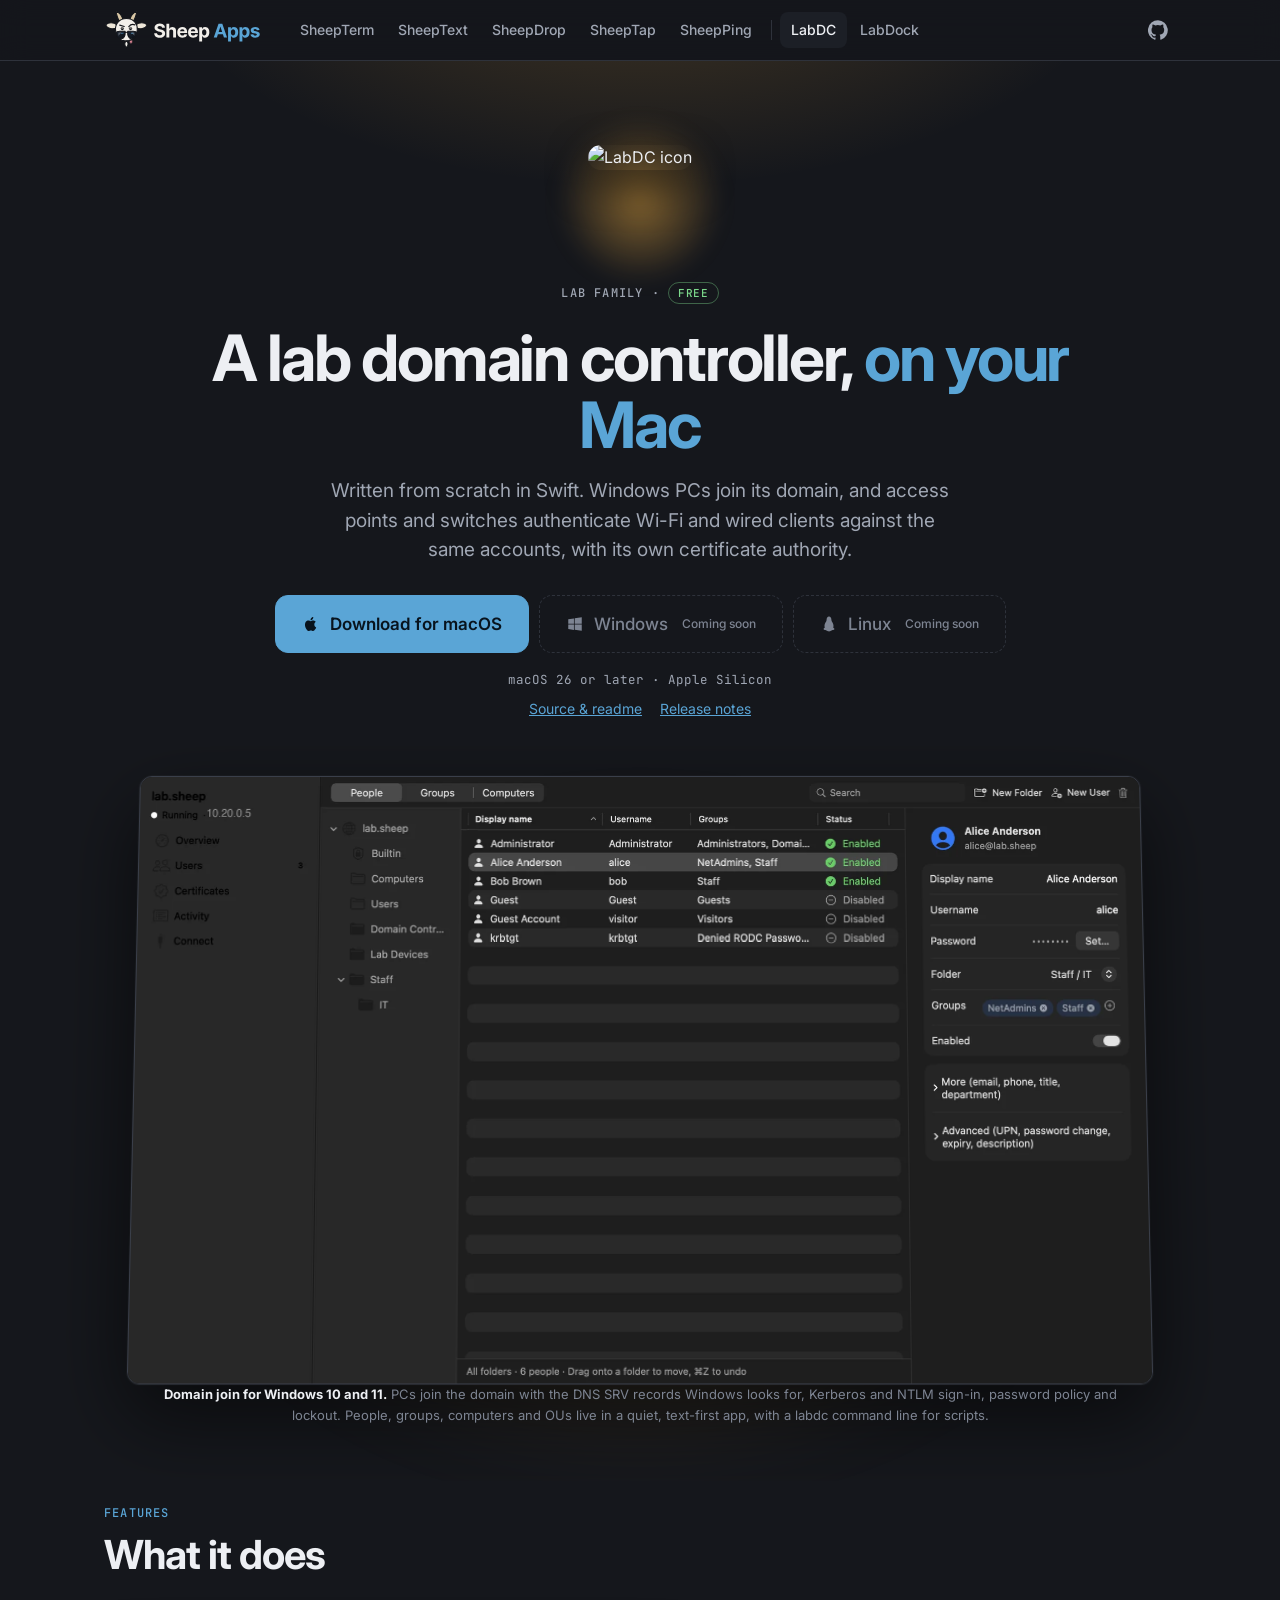
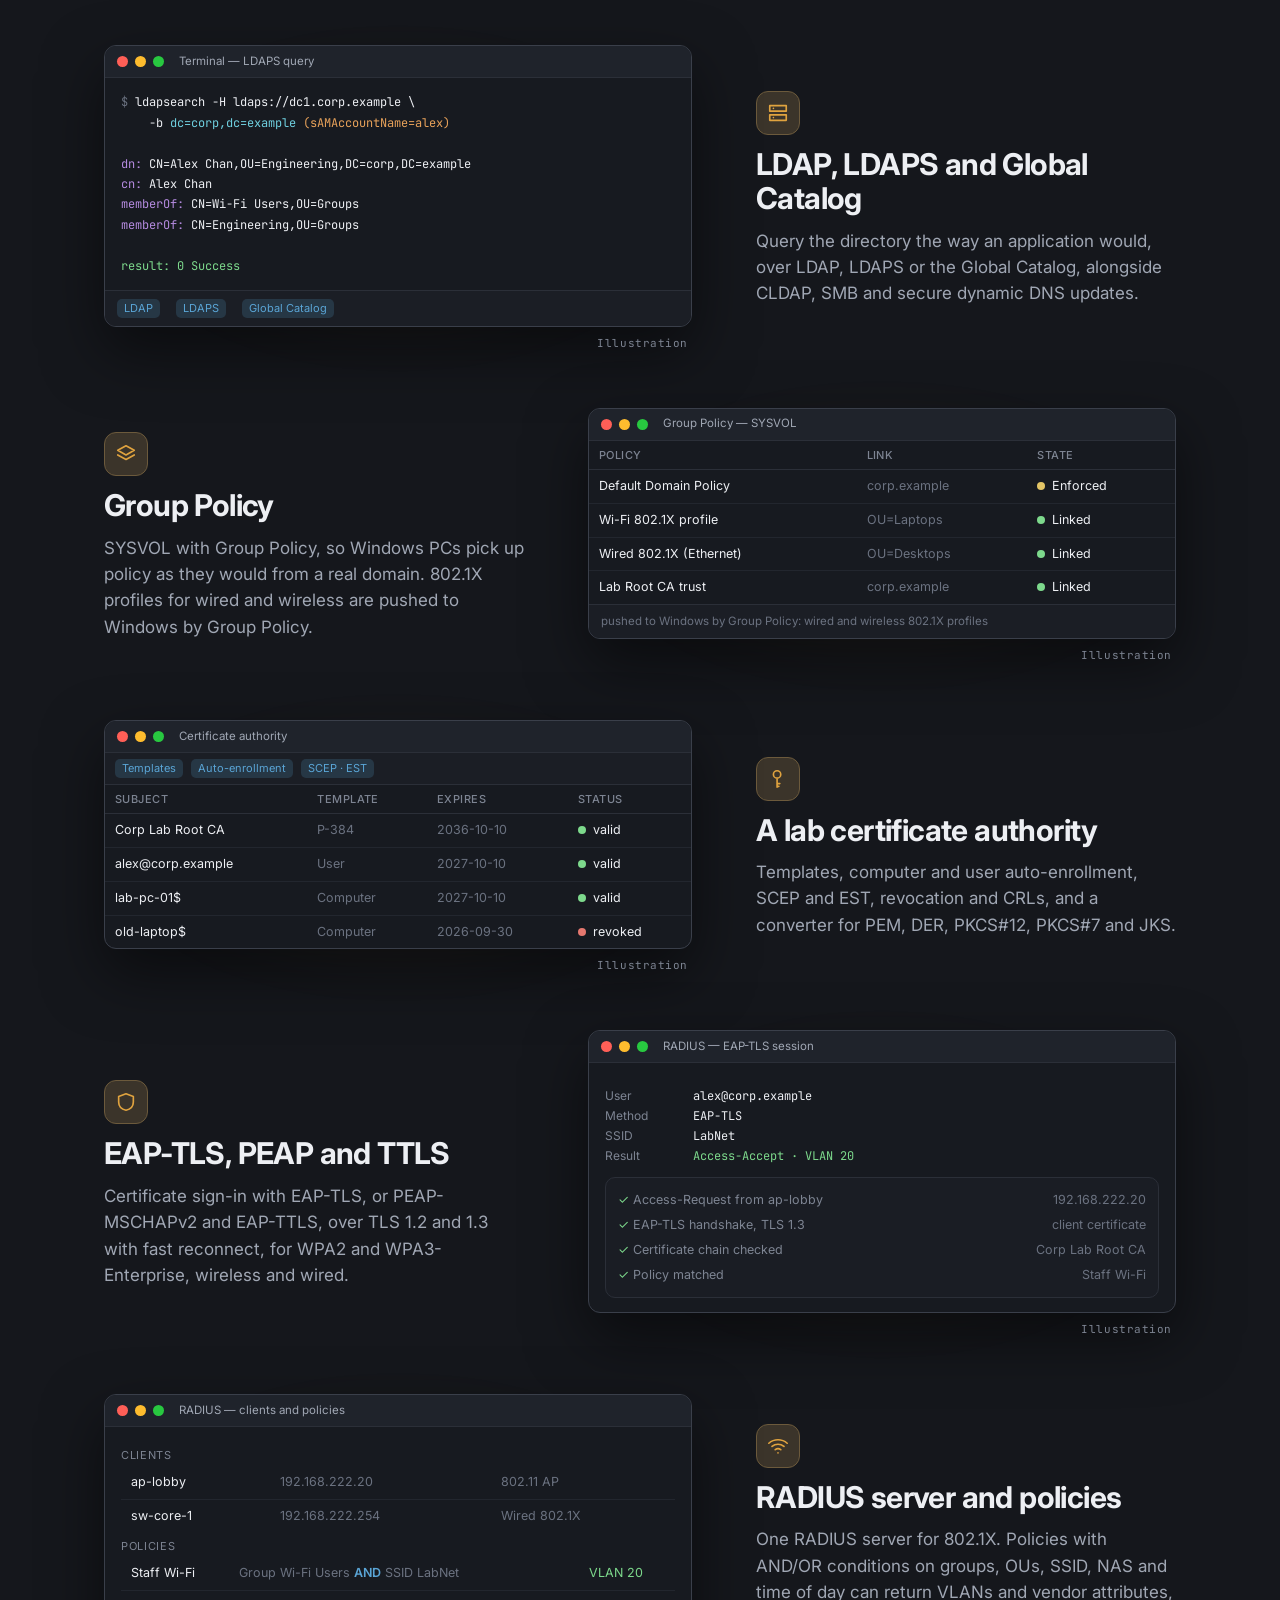
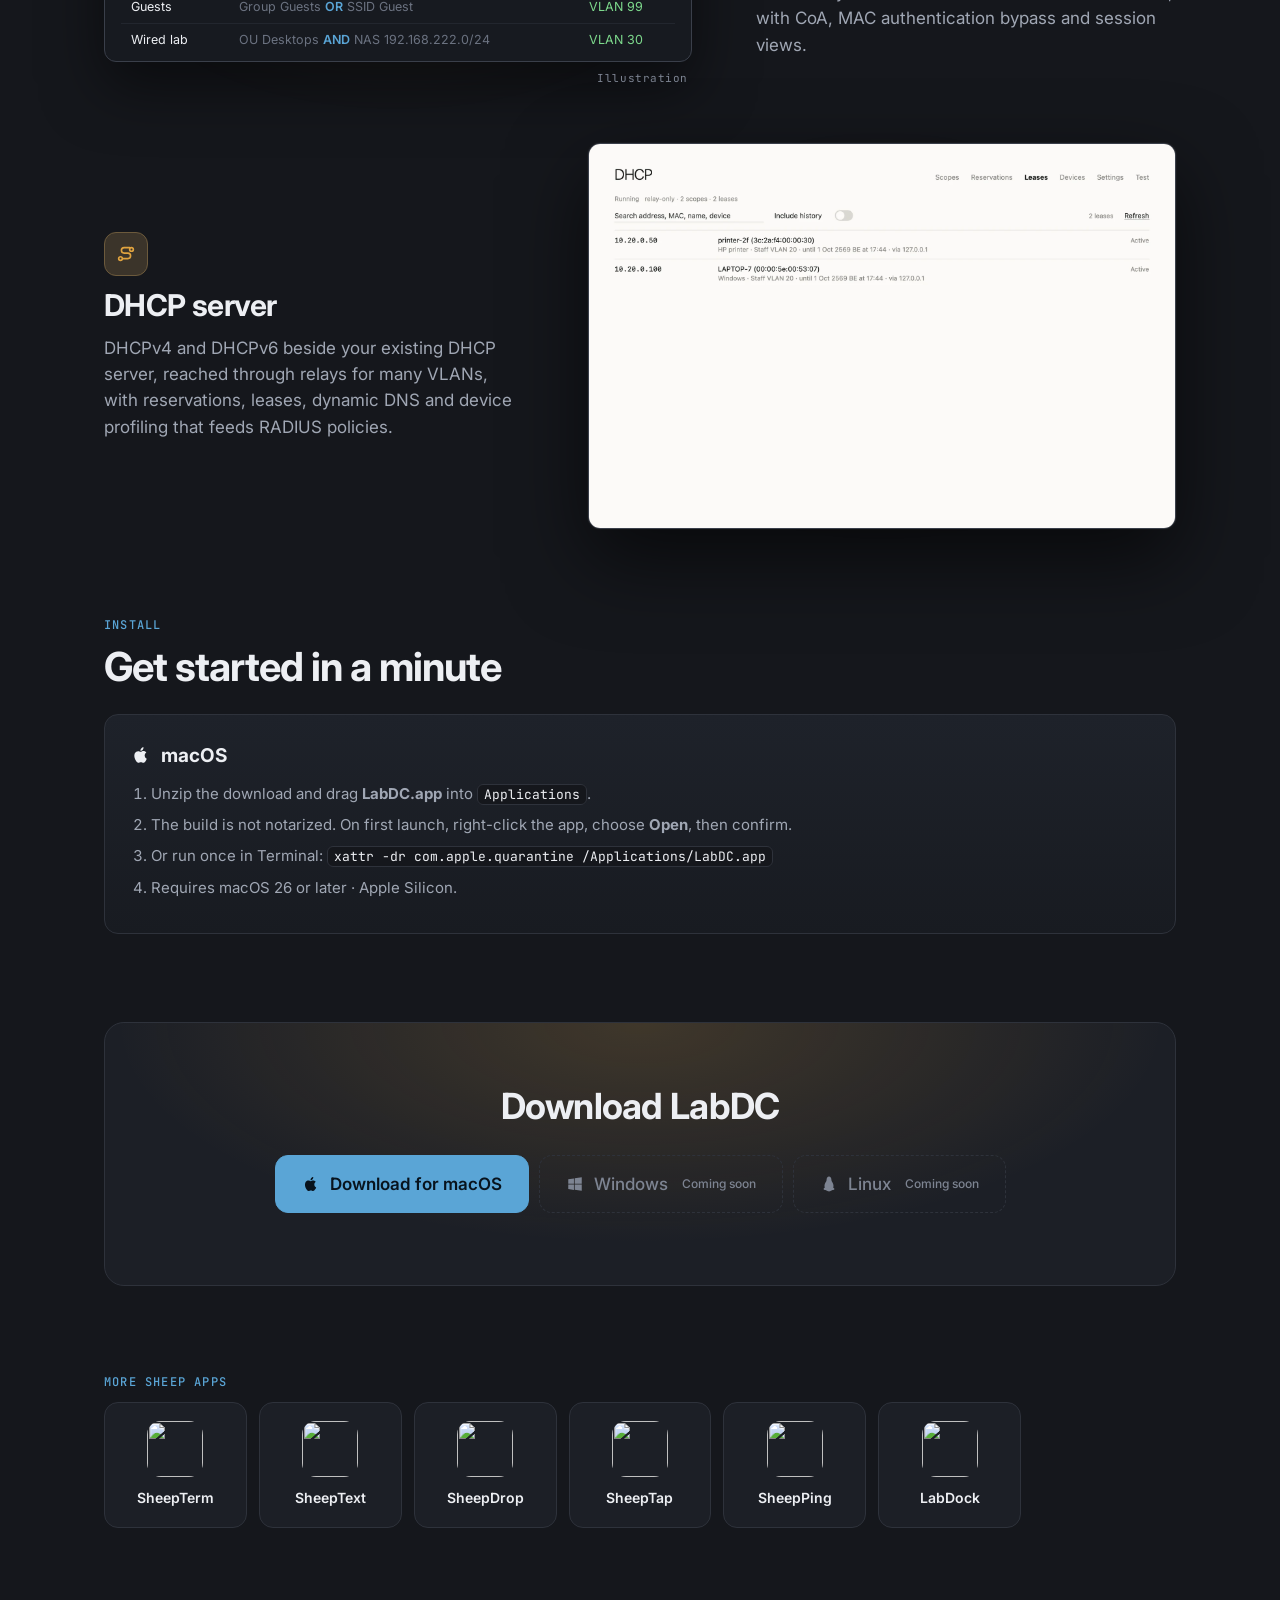
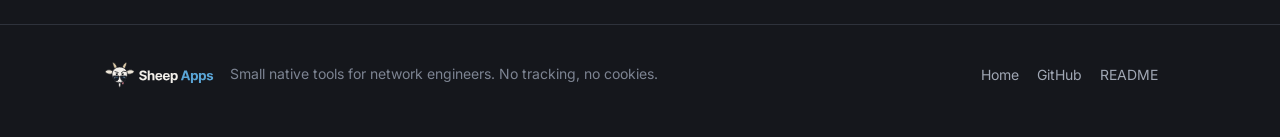
==== commit 7b8a086a: "Real captures for SheepPing, SheepDrop, LabDC and LabDock Co-Authored-By: Claude Opus 5.5 <noreply@a" ====
--- a/labdc/index.html
+++ b/labdc/index.html
@@ -1,4 +1,4 @@
-<!doctype html><html lang="en"><head><meta charset="utf-8"><meta name="viewport" content="width=device-width,initial-scale=1"><title>LabDC — Sheep Apps</title><meta name="description" content="A domain controller for your Mac. Written from scratch in Swift. Windows PCs join its domain, and access points and switches authenticate Wi-Fi and wired clients against the same accounts, with its own certificate authority."><meta name="color-scheme" content="dark"><meta name="theme-color" content="#15171C"><link rel="icon" href="../assets/brand/favicon.svg" type="image/svg+xml"><link rel="icon" href="../assets/brand/favicon-32.png" sizes="32x32" type="image/png"><link rel="icon" href="../assets/brand/favicon-16.png" sizes="16x16" type="image/png"><link rel="apple-touch-icon" href="../assets/brand/apple-touch-icon.png"><meta property="og:type" content="website"><meta property="og:site_name" content="Sheep Apps"><meta property="og:title" content="LabDC — Sheep Apps"><meta property="og:description" content="A domain controller for your Mac. Written from scratch in Swift. Windows PCs join its domain, and access points and switches authenticate Wi-Fi and wired clients against the same accounts, with its own certificate authority."><meta property="og:image" content="https://bestonehxh.github.io/assets/brand/og-image.png"><meta property="og:image:width" content="1200"><meta property="og:image:height" content="630"><meta name="twitter:card" content="summary_large_image"><meta name="twitter:title" content="LabDC — Sheep Apps"><meta name="twitter:description" content="A domain controller for your Mac. Written from scratch in Swift. Windows PCs join its domain, and access points and switches authenticate Wi-Fi and wired clients against the same accounts, with its own certificate authority."><meta name="twitter:image" content="https://bestonehxh.github.io/assets/brand/og-image.png"><link rel="preconnect" href="https://fonts.googleapis.com"><link rel="preconnect" href="https://fonts.gstatic.com" crossorigin><link href="https://fonts.googleapis.com/css2?family=Inter:wght@400;500;600;700&family=JetBrains+Mono:wght@400;500&display=swap" rel="stylesheet"><link rel="stylesheet" href="../assets/site.css"></head><body style="--glow:#E0A33F"><header class="nav"><div class="wrap"><a class="brand" href="../"><img class="lockup" src="../assets/brand/goat-j-lockup.svg" alt="Sheep Apps" width="152" height="40"></a><button class="menu" type="button" aria-label="Apps menu" aria-expanded="false" aria-controls="applinks"><span></span></button><nav class="links" id="applinks" aria-label="Apps"><a href="../sheepterm/">SheepTerm</a><a href="../sheeptext/">SheepText</a><a href="../sheepdrop/">SheepDrop</a><a href="../sheeptap/">SheepTap</a><a href="../sheepping/">SheepPing</a><i></i><a href="../labdc/" aria-current="page">LabDC</a><a href="../labdock/">LabDock</a></nav><a class="gh" href="https://github.com/bestonehxh" aria-label="bestonehxh on GitHub"><svg viewBox="0 0 24 24" aria-hidden="true"><path d="M12 .3a12 12 0 00-3.800 23.400c.6.1.8-.3.8-.6v-2c-3.300.7-4-1.600-4-1.600-.6-1.400-1.400-1.800-1.400-1.800-1-.7.1-.7.1-.7 1.200.1 1.800 1.200 1.800 1.200 1 1.800 2.800 1.300 3.500 1 .1-.8.400-1.300.7-1.600-2.700-.3-5.500-1.300-5.500-5.900 0-1.300.5-2.400 1.200-3.200-.1-.3-.5-1.500.1-3.200 0 0 1-.3 3.300 1.200a11.500 11.500 0 016 0c2.300-1.500 3.300-1.200 3.300-1.200.7 1.700.2 2.900.1 3.200.8.800 1.200 1.900 1.200 3.200 0 4.600-2.800 5.600-5.500 5.900.4.400.8 1.100.8 2.200v3.300c0 .3.200.7.800.6A12 12 0 0012 .3z"/></svg></a></div></header><main><div class="hero"><div class="wrap"><span class="appicon"><img src="https://raw.githubusercontent.com/bestonehxh/LabDC/main/.github/icon.png" alt="LabDC icon" width="112" height="112"></span><div style="margin-top:22px"><span class="eyebrow">Lab family &middot; <span class="pill free">Free</span></span></div><h1>A lab domain controller, <em>on your Mac</em></h1><p class="sub">Written from scratch in Swift. Windows PCs join its domain, and access points and switches authenticate Wi-Fi and wired clients against the same accounts, with its own certificate authority.</p><div class="dl" style="justify-content:center;margin-top:30px"><a class="btn lg" data-os="mac" data-repo="LabDC" data-app="LabDC" href="https://github.com/bestonehxh/LabDC/releases/latest"><svg viewBox="0 0 24 24" aria-hidden="true"><path d="M16.4 12.6c0-2.3 1.9-3.4 2-3.5-1.100-1.600-2.800-1.800-3.400-1.800-1.400-.1-2.800.9-3.500.9s-1.800-.8-3-.8c-1.500 0-3 .9-3.800 2.300-1.600 2.800-.4 7 1.200 9.300.8 1.100 1.700 2.400 2.900 2.300 1.200 0 1.600-.7 3-.7s1.800.7 3 .7 2-1.100 2.800-2.200c.9-1.300 1.200-2.500 1.300-2.600-.1 0-2.500-1-2.500-3.900zM14.100 5.700c.6-.8 1.100-1.900.9-3-.9 0-2.100.6-2.700 1.400-.6.700-1.100 1.800-1 2.900 1.100.1 2.200-.5 2.800-1.300z"/></svg> Download for macOS</a><span class="btn lg off" aria-disabled="true"><svg viewBox="0 0 24 24" aria-hidden="true"><path d="M3 5.500l7.600-1v7.200H3zm8.600-1.200L21 3v8.700h-9.400zM3 12.700h7.600v7.200L3 18.800zm8.600 0H21V21l-9.400-1.300z"/></svg> Windows <small>Coming soon</small></span><span class="btn lg off" aria-disabled="true"><svg viewBox="0 0 24 24" aria-hidden="true"><path d="M12 2c-2 0-3.200 1.800-3.200 4.200 0 1.200-.4 2-1 3C6.900 10.400 6 12.300 6 14.500c0 .8.200 1.400.5 2-.7.600-1.700 1.100-1.700 2 0 1 1.200 1.300 2.400 1.500 1 .2 1.800.8 2.800 1.400.9.500 1.800.6 2 .6s1.100-.1 2-.6c1-.6 1.800-1.200 2.800-1.400 1.200-.2 2.400-.5 2.400-1.500 0-.9-1-1.400-1.700-2 .3-.6.500-1.200.5-2 0-2.200-.9-4.100-1.800-5.300-.6-1-1-1.800-1-3C15.200 3.800 14 2 12 2z"/></svg> Linux <small>Coming soon</small></span></div><div class="meta" style="margin-top:18px"><span data-meta="LabDC" data-sep="1"></span>macOS 26 or later · Apple Silicon</div><div class="links"><a href="https://github.com/bestonehxh/LabDC">Source &amp; readme</a><a href="https://github.com/bestonehxh/LabDC/releases">Release notes</a></div><div class="shot"><div class="tilt"><div class="mock "><div class="bar"><b></b><b></b><b></b><span>LabDC &mdash; corp.example</span></div><div class="split"><div class="sd"><small>corp.example</small><div class="on">People</div><div>Groups</div><div>Computers</div><div>OUs</div><small>Services</small><div>Group Policy</div><div>RADIUS</div><div>DHCP</div><div>Certificates</div></div><div class="bd"><table class="tbl"><thead><tr><th>Name</th><th>Logon</th><th class="hide-s">Group / OU</th></tr></thead><tbody><tr><td>Alex Chan</td><td class="dm">alex</td><td class="dm hide-s">Engineering</td></tr><tr><td>Mali Srisuk</td><td class="dm">mali</td><td class="dm hide-s">Sales</td></tr><tr><td>lab-pc-01$</td><td class="dm">&mdash;</td><td class="dm hide-s">Computers</td></tr><tr><td>Wi-Fi Users</td><td class="dm">&mdash;</td><td class="dm hide-s">Group &middot; 14 members</td></tr></tbody></table></div></div></div><div class="ill">Illustration</div></div><p class="cap"><b style="color:var(--text)">Domain join for Windows 10 and 11.</b> PCs join the domain with the DNS SRV records Windows looks for, Kerberos and NTLM sign-in, password policy and lockout. People, groups, computers and OUs live in a quiet, text-first app, with a labdc command line for scripts.</p></div></div></div><div class="wrap"><section class="scroll" id="features" style="padding-top:24px"><p class="k">Features</p><h2 class="sec-h">What it does</h2><div class="frow flip"><div class="txt"><div class="fi"><svg viewBox="0 0 24 24" aria-hidden="true"><path d="M3 4h18v6H3zM3 14h18v6H3zM7 7h.01M7 17h.01"/></svg></div><h3>LDAP, LDAPS and Global Catalog</h3><p>Query the directory the way an application would, over LDAP, LDAPS or the Global Catalog, alongside CLDAP, SMB and secure dynamic DNS updates.</p></div><div class="vis"><div class="mock "><div class="bar"><b></b><b></b><b></b><span>Terminal &mdash; LDAPS query</span></div><div class="bd cd"><span class="dm">$ </span>ldapsearch -H ldaps://dc1.corp.example \
+<!doctype html><html lang="en"><head><meta charset="utf-8"><meta name="viewport" content="width=device-width,initial-scale=1"><title>LabDC — Sheep Apps</title><meta name="description" content="A domain controller for your Mac. Written from scratch in Swift. Windows PCs join its domain, and access points and switches authenticate Wi-Fi and wired clients against the same accounts, with its own certificate authority."><meta name="color-scheme" content="dark"><meta name="theme-color" content="#15171C"><link rel="icon" href="../assets/brand/favicon.svg" type="image/svg+xml"><link rel="icon" href="../assets/brand/favicon-32.png" sizes="32x32" type="image/png"><link rel="icon" href="../assets/brand/favicon-16.png" sizes="16x16" type="image/png"><link rel="apple-touch-icon" href="../assets/brand/apple-touch-icon.png"><meta property="og:type" content="website"><meta property="og:site_name" content="Sheep Apps"><meta property="og:title" content="LabDC — Sheep Apps"><meta property="og:description" content="A domain controller for your Mac. Written from scratch in Swift. Windows PCs join its domain, and access points and switches authenticate Wi-Fi and wired clients against the same accounts, with its own certificate authority."><meta property="og:image" content="https://bestonehxh.github.io/assets/brand/og-image.png"><meta property="og:image:width" content="1200"><meta property="og:image:height" content="630"><meta name="twitter:card" content="summary_large_image"><meta name="twitter:title" content="LabDC — Sheep Apps"><meta name="twitter:description" content="A domain controller for your Mac. Written from scratch in Swift. Windows PCs join its domain, and access points and switches authenticate Wi-Fi and wired clients against the same accounts, with its own certificate authority."><meta name="twitter:image" content="https://bestonehxh.github.io/assets/brand/og-image.png"><link rel="preconnect" href="https://fonts.googleapis.com"><link rel="preconnect" href="https://fonts.gstatic.com" crossorigin><link href="https://fonts.googleapis.com/css2?family=Inter:wght@400;500;600;700&family=JetBrains+Mono:wght@400;500&display=swap" rel="stylesheet"><link rel="stylesheet" href="../assets/site.css"></head><body style="--glow:#E0A33F"><header class="nav"><div class="wrap"><a class="brand" href="../"><img class="lockup" src="../assets/brand/goat-j-lockup.svg" alt="Sheep Apps" width="152" height="40"></a><button class="menu" type="button" aria-label="Apps menu" aria-expanded="false" aria-controls="applinks"><span></span></button><nav class="links" id="applinks" aria-label="Apps"><a href="../sheepterm/">SheepTerm</a><a href="../sheeptext/">SheepText</a><a href="../sheepdrop/">SheepDrop</a><a href="../sheeptap/">SheepTap</a><a href="../sheepping/">SheepPing</a><i></i><a href="../labdc/" aria-current="page">LabDC</a><a href="../labdock/">LabDock</a></nav><a class="gh" href="https://github.com/bestonehxh" aria-label="bestonehxh on GitHub"><svg viewBox="0 0 24 24" aria-hidden="true"><path d="M12 .3a12 12 0 00-3.800 23.400c.6.1.8-.3.8-.6v-2c-3.300.7-4-1.600-4-1.600-.6-1.400-1.400-1.800-1.400-1.800-1-.7.1-.7.1-.7 1.200.1 1.800 1.200 1.800 1.200 1 1.800 2.800 1.300 3.500 1 .1-.8.400-1.300.7-1.600-2.700-.3-5.500-1.300-5.500-5.900 0-1.300.5-2.400 1.200-3.200-.1-.3-.5-1.500.1-3.200 0 0 1-.3 3.300 1.200a11.500 11.500 0 016 0c2.300-1.500 3.300-1.200 3.300-1.200.7 1.700.2 2.900.1 3.200.8.800 1.200 1.900 1.200 3.200 0 4.600-2.800 5.600-5.500 5.900.4.400.8 1.100.8 2.200v3.300c0 .3.200.7.800.6A12 12 0 0012 .3z"/></svg></a></div></header><main><div class="hero"><div class="wrap"><span class="appicon"><img src="https://raw.githubusercontent.com/bestonehxh/LabDC/main/.github/icon.png" alt="LabDC icon" width="112" height="112"></span><div style="margin-top:22px"><span class="eyebrow">Lab family &middot; <span class="pill free">Free</span></span></div><h1>A lab domain controller, <em>on your Mac</em></h1><p class="sub">Written from scratch in Swift. Windows PCs join its domain, and access points and switches authenticate Wi-Fi and wired clients against the same accounts, with its own certificate authority.</p><div class="dl" style="justify-content:center;margin-top:30px"><a class="btn lg" data-os="mac" data-repo="LabDC" data-app="LabDC" href="https://github.com/bestonehxh/LabDC/releases/latest"><svg viewBox="0 0 24 24" aria-hidden="true"><path d="M16.4 12.6c0-2.3 1.9-3.4 2-3.5-1.100-1.600-2.800-1.800-3.400-1.800-1.400-.1-2.800.9-3.500.9s-1.800-.8-3-.8c-1.500 0-3 .9-3.800 2.300-1.600 2.800-.4 7 1.200 9.300.8 1.100 1.700 2.400 2.900 2.300 1.200 0 1.600-.7 3-.7s1.800.7 3 .7 2-1.100 2.800-2.200c.9-1.300 1.200-2.500 1.300-2.600-.1 0-2.500-1-2.500-3.900zM14.100 5.700c.6-.8 1.100-1.900.9-3-.9 0-2.100.6-2.700 1.400-.6.700-1.100 1.800-1 2.900 1.100.1 2.200-.5 2.800-1.300z"/></svg> Download for macOS</a><span class="btn lg off" aria-disabled="true"><svg viewBox="0 0 24 24" aria-hidden="true"><path d="M3 5.500l7.600-1v7.200H3zm8.600-1.200L21 3v8.700h-9.400zM3 12.700h7.600v7.200L3 18.800zm8.600 0H21V21l-9.400-1.300z"/></svg> Windows <small>Coming soon</small></span><span class="btn lg off" aria-disabled="true"><svg viewBox="0 0 24 24" aria-hidden="true"><path d="M12 2c-2 0-3.200 1.800-3.200 4.200 0 1.200-.4 2-1 3C6.900 10.400 6 12.300 6 14.500c0 .8.200 1.400.5 2-.7.600-1.700 1.100-1.700 2 0 1 1.200 1.300 2.400 1.500 1 .2 1.800.8 2.800 1.400.9.500 1.800.6 2 .6s1.100-.1 2-.6c1-.6 1.800-1.200 2.800-1.400 1.200-.2 2.400-.5 2.400-1.500 0-.9-1-1.400-1.700-2 .3-.6.500-1.200.5-2 0-2.200-.9-4.100-1.800-5.300-.6-1-1-1.800-1-3C15.200 3.800 14 2 12 2z"/></svg> Linux <small>Coming soon</small></span></div><div class="meta" style="margin-top:18px"><span data-meta="LabDC" data-sep="1"></span>macOS 26 or later · Apple Silicon</div><div class="links"><a href="https://github.com/bestonehxh/LabDC">Source &amp; readme</a><a href="https://github.com/bestonehxh/LabDC/releases">Release notes</a></div><div class="shot"><div class="tilt"><div class="frame"><img src="../assets/labdc/users-people.webp" alt="LabDC showing people, groups and computers with a user's details" width="1800" height="1069" loading="lazy"></div></div><p class="cap"><b style="color:var(--text)">Domain join for Windows 10 and 11.</b> PCs join the domain with the DNS SRV records Windows looks for, Kerberos and NTLM sign-in, password policy and lockout. People, groups, computers and OUs live in a quiet, text-first app, with a labdc command line for scripts.</p></div></div></div><div class="wrap"><section class="scroll" id="features" style="padding-top:24px"><p class="k">Features</p><h2 class="sec-h">What it does</h2><div class="frow flip"><div class="txt"><div class="fi"><svg viewBox="0 0 24 24" aria-hidden="true"><path d="M3 4h18v6H3zM3 14h18v6H3zM7 7h.01M7 17h.01"/></svg></div><h3>LDAP, LDAPS and Global Catalog</h3><p>Query the directory the way an application would, over LDAP, LDAPS or the Global Catalog, alongside CLDAP, SMB and secure dynamic DNS updates.</p></div><div class="vis"><div class="mock "><div class="bar"><b></b><b></b><b></b><span>Terminal &mdash; LDAPS query</span></div><div class="bd cd"><span class="dm">$ </span>ldapsearch -H ldaps://dc1.corp.example \
     -b <span class="cy">dc=corp,dc=example</span> <span class="or">(sAMAccountName=alex)</span>
 
 <span class="pu">dn:</span> CN=Alex Chan,OU=Engineering,DC=corp,DC=example
@@ -6,4 +6,4 @@
 <span class="pu">memberOf:</span> CN=Wi-Fi Users,OU=Groups
 <span class="pu">memberOf:</span> CN=Engineering,OU=Groups
 
-<span class="gr">result: 0 Success</span></div><div class="dff"><span class="chip">LDAP</span><span class="chip">LDAPS</span><span class="chip">Global Catalog</span></div></div><div class="ill">Illustration</div></div></div><div class="frow"><div class="txt"><div class="fi"><svg viewBox="0 0 24 24" aria-hidden="true"><path d="M12 3l9 5-9 5-9-5zM3 13l9 5 9-5"/></svg></div><h3>Group Policy</h3><p>SYSVOL with Group Policy, so Windows PCs pick up policy as they would from a real domain. 802.1X profiles for wired and wireless are pushed to Windows by Group Policy.</p></div><div class="vis"><div class="mock "><div class="bar"><b></b><b></b><b></b><span>Group Policy &mdash; SYSVOL</span></div><table class="tbl"><thead><tr><th>Policy</th><th class="hide-s">Link</th><th>State</th></tr></thead><tbody><tr><td>Default Domain Policy</td><td class="dm hide-s">corp.example</td><td><span class="dot y"></span>Enforced</td></tr><tr><td>Wi-Fi 802.1X profile</td><td class="dm hide-s">OU=Laptops</td><td><span class="dot"></span>Linked</td></tr><tr><td>Wired 802.1X (Ethernet)</td><td class="dm hide-s">OU=Desktops</td><td><span class="dot"></span>Linked</td></tr><tr><td>Lab Root CA trust</td><td class="dm hide-s">corp.example</td><td><span class="dot"></span>Linked</td></tr></tbody></table><div class="dff"><span class="dm">pushed to Windows by Group Policy: wired and wireless 802.1X profiles</span></div></div><div class="ill">Illustration</div></div></div><div class="frow flip"><div class="txt"><div class="fi"><svg viewBox="0 0 24 24" aria-hidden="true"><path d="M15 7a4 4 0 11-8 0 4 4 0 018 0zM11 11v10m0-4h3m-3 3h2"/></svg></div><h3>A lab certificate authority</h3><p>Templates, computer and user auto-enrollment, SCEP and EST, revocation and CRLs, and a converter for PEM, DER, PKCS#12, PKCS#7 and JKS.</p></div><div class="vis"><div class="mock "><div class="bar"><b></b><b></b><b></b><span>Certificate authority</span></div><div class="dfh" style="grid-template-columns:auto auto auto 1fr;gap:8px"><span class="chip">Templates</span><span class="chip">Auto-enrollment</span><span class="chip">SCEP &middot; EST</span><span></span></div><table class="tbl"><thead><tr><th>Subject</th><th>Template</th><th class="hide-s">Expires</th><th>Status</th></tr></thead><tbody><tr><td>Corp Lab Root CA</td><td class="dm">P-384</td><td class="dm hide-s">2036-10-10</td><td><span class="dot "></span>valid</td></tr><tr><td>alex@corp.example</td><td class="dm">User</td><td class="dm hide-s">2027-10-10</td><td><span class="dot "></span>valid</td></tr><tr><td>lab-pc-01$</td><td class="dm">Computer</td><td class="dm hide-s">2027-10-10</td><td><span class="dot "></span>valid</td></tr><tr><td>old-laptop$</td><td class="dm">Computer</td><td class="dm hide-s">2026-09-30</td><td><span class="dot r"></span>revoked</td></tr></tbody></table></div><div class="ill">Illustration</div></div></div><div class="frow"><div class="txt"><div class="fi"><svg viewBox="0 0 24 24" aria-hidden="true"><path d="M12 3l8 3v6c0 5-3.500 8-8 9-4.500-1-8-4-8-9V6z"/></svg></div><h3>EAP-TLS, PEAP and TTLS</h3><p>Certificate sign-in with EAP-TLS, or PEAP-MSCHAPv2 and EAP-TTLS, over TLS 1.2 and 1.3 with fast reconnect, for WPA2 and WPA3-Enterprise, wireless and wired.</p></div><div class="vis"><div class="mock "><div class="bar"><b></b><b></b><b></b><span>RADIUS &mdash; EAP-TLS session</span></div><div class="bd"><div class="kv" style="margin:10px 0 4px"><span>User</span><span>alex@corp.example</span><span>Method</span><span>EAP-TLS</span><span>SSID</span><span>LabNet</span><span>Result</span><span class="gr">Access-Accept &middot; VLAN 20</span></div><div class="tcard" style="margin-top:12px"><div class="tr"><span class="tl"><span class="gr">&#10003;</span> Access-Request from ap-lobby</span><span class="tv dm">192.168.222.20</span></div><div class="tr"><span class="tl"><span class="gr">&#10003;</span> EAP-TLS handshake, TLS 1.3</span><span class="tv dm">client certificate</span></div><div class="tr"><span class="tl"><span class="gr">&#10003;</span> Certificate chain checked</span><span class="tv dm">Corp Lab Root CA</span></div><div class="tr"><span class="tl"><span class="gr">&#10003;</span> Policy matched</span><span class="tv dm">Staff Wi-Fi</span></div></div></div></div><div class="ill">Illustration</div></div></div><div class="frow flip"><div class="txt"><div class="fi"><svg viewBox="0 0 24 24" aria-hidden="true"><path d="M2 9a15 15 0 0120 0M5.500 12.500a10 10 0 0113 0M9 16a5 5 0 016 0M12 19.500h.01"/></svg></div><h3>RADIUS server and policies</h3><p>One RADIUS server for 802.1X. Policies with AND/OR conditions on groups, OUs, SSID, NAS and time of day can return VLANs and vendor attributes, with CoA, MAC authentication bypass and session views.</p></div><div class="vis"><div class="mock "><div class="bar"><b></b><b></b><b></b><span>RADIUS &mdash; clients and policies</span></div><div class="bd" style="padding-bottom:4px"><div class="lab2">Clients</div><table class="tbl"><tbody><tr><td>ap-lobby</td><td class="dm">192.168.222.20</td><td class="dm hide-s">802.11 AP</td></tr><tr><td>sw-core-1</td><td class="dm">192.168.222.254</td><td class="dm hide-s">Wired 802.1X</td></tr></tbody></table><div class="lab2">Policies</div><table class="tbl"><tbody><tr><td>Staff Wi-Fi</td><td class="dm cond">Group Wi-Fi Users <b>AND</b> SSID LabNet</td><td class="gr">VLAN 20</td></tr><tr><td>Guests</td><td class="dm cond">Group Guests <b>OR</b> SSID Guest</td><td class="gr">VLAN 99</td></tr><tr><td>Wired lab</td><td class="dm cond">OU Desktops <b>AND</b> NAS 192.168.222.0/24</td><td class="gr">VLAN 30</td></tr></tbody></table></div></div><div class="ill">Illustration</div></div></div><div class="frow"><div class="txt"><div class="fi"><svg viewBox="0 0 24 24" aria-hidden="true"><path d="M6 19a2 2 0 100-4 2 2 0 000 4zM18 9a2 2 0 100-4 2 2 0 000 4zM8 17h6a3 3 0 000-6h-4a3 3 0 010-6h6"/></svg></div><h3>DHCP server</h3><p>DHCPv4 and DHCPv6 beside your existing DHCP server, reached through relays for many VLANs, with reservations, leases, dynamic DNS and device profiling that feeds RADIUS policies.</p></div><div class="vis"><div class="mock "><div class="bar"><b></b><b></b><b></b><span>DHCP &mdash; scopes and leases</span></div><div class="bd" style="padding-bottom:4px"><div class="lab2">Scopes</div><table class="tbl"><tbody><tr><td>Lab LAN</td><td class="dm">192.168.222.100 &ndash; .200</td><td class="dm hide-s">31 leases</td></tr><tr><td>Wi-Fi staff</td><td class="dm">10.10.20.50 &ndash; .250</td><td class="dm hide-s">14 leases</td></tr><tr><td>Wired lab</td><td class="dm">10.10.30.50 &ndash; .250</td><td class="dm hide-s">8 leases</td></tr></tbody></table><div class="lab2">Leases &middot; device profiling</div><table class="tbl"><tbody><tr><td class="mono">192.168.222.101</td><td class="dm hide-s mono">3c:52:82:11:22:33</td><td>alex-mbp</td><td class="dm">Mac</td></tr><tr><td class="mono">10.10.20.77</td><td class="dm hide-s mono">00:50:56:ab:cd:ef</td><td>lab-pc-01</td><td class="dm">Windows PC</td></tr><tr><td class="mono">10.10.30.60</td><td class="dm hide-s mono">94:b4:0f:12:34:56</td><td>ap-lobby</td><td class="dm">Access point</td></tr></tbody></table></div></div><div class="ill">Illustration</div></div></div></section><section class="scroll" id="install"><p class="k">Install</p><h2 class="sec-h" style="margin-bottom:24px">Get started in a minute</h2><div class="cols"><div class="panel"><h3><svg viewBox="0 0 24 24" aria-hidden="true"><path d="M16.4 12.6c0-2.3 1.9-3.4 2-3.5-1.100-1.600-2.800-1.800-3.400-1.800-1.400-.1-2.800.9-3.500.9s-1.800-.8-3-.8c-1.500 0-3 .9-3.800 2.300-1.600 2.800-.4 7 1.200 9.300.8 1.100 1.700 2.400 2.900 2.300 1.200 0 1.600-.7 3-.7s1.800.7 3 .7 2-1.100 2.800-2.200c.9-1.300 1.200-2.500 1.300-2.600-.1 0-2.500-1-2.500-3.900zM14.100 5.700c.6-.8 1.100-1.900.9-3-.9 0-2.100.6-2.700 1.400-.6.700-1.100 1.800-1 2.900 1.100.1 2.200-.5 2.800-1.300z"/></svg> macOS</h3><ol><li>Unzip the download and drag <b>LabDC.app</b> into <code>Applications</code>.</li><li>The build is not notarized. On first launch, right-click the app, choose <b>Open</b>, then confirm.</li><li>Or run once in Terminal: <code>xattr -dr com.apple.quarantine /Applications/LabDC.app</code></li><li>Requires macOS 26 or later · Apple Silicon.</li></ol></div></div></section><div class="cta2"><h2>Download LabDC</h2><div class="dl"><a class="btn lg" data-os="mac" data-repo="LabDC" data-app="LabDC" href="https://github.com/bestonehxh/LabDC/releases/latest"><svg viewBox="0 0 24 24" aria-hidden="true"><path d="M16.4 12.6c0-2.3 1.9-3.4 2-3.5-1.100-1.600-2.800-1.800-3.400-1.800-1.400-.1-2.800.9-3.500.9s-1.800-.8-3-.8c-1.500 0-3 .9-3.800 2.300-1.600 2.800-.4 7 1.200 9.300.8 1.100 1.700 2.400 2.900 2.300 1.200 0 1.600-.7 3-.7s1.800.7 3 .7 2-1.100 2.800-2.200c.9-1.300 1.200-2.500 1.300-2.600-.1 0-2.500-1-2.500-3.900zM14.100 5.700c.6-.8 1.100-1.900.9-3-.9 0-2.100.6-2.700 1.400-.6.700-1.100 1.800-1 2.900 1.100.1 2.200-.5 2.800-1.300z"/></svg> Download for macOS</a><span class="btn lg off" aria-disabled="true"><svg viewBox="0 0 24 24" aria-hidden="true"><path d="M3 5.500l7.600-1v7.200H3zm8.600-1.200L21 3v8.700h-9.400zM3 12.700h7.600v7.200L3 18.800zm8.600 0H21V21l-9.400-1.300z"/></svg> Windows <small>Coming soon</small></span><span class="btn lg off" aria-disabled="true"><svg viewBox="0 0 24 24" aria-hidden="true"><path d="M12 2c-2 0-3.200 1.800-3.200 4.200 0 1.200-.4 2-1 3C6.900 10.400 6 12.300 6 14.500c0 .8.200 1.400.5 2-.7.600-1.700 1.100-1.700 2 0 1 1.200 1.300 2.400 1.500 1 .2 1.800.8 2.800 1.400.9.500 1.800.6 2 .6s1.100-.1 2-.6c1-.6 1.800-1.200 2.800-1.400 1.200-.2 2.400-.5 2.400-1.500 0-.9-1-1.400-1.700-2 .3-.6.500-1.200.5-2 0-2.200-.9-4.100-1.800-5.300-.6-1-1-1.800-1-3C15.200 3.800 14 2 12 2z"/></svg> Linux <small>Coming soon</small></span></div><div class="meta" style="margin-top:16px"><span data-meta="LabDC"></span></div></div><section><p class="k">More Sheep apps</p><div class="strip"><a href="../sheepterm/"><img src="https://raw.githubusercontent.com/bestonehxh/SheepTerm/main/.github/icon.png" alt="" width="56" height="56" loading="lazy">SheepTerm</a><a href="../sheeptext/"><img src="https://raw.githubusercontent.com/bestonehxh/SheepText/main/.github/icon.png" alt="" width="56" height="56" loading="lazy">SheepText</a><a href="../sheepdrop/"><img src="https://raw.githubusercontent.com/bestonehxh/SheepDrop/main/.github/icon.png" alt="" width="56" height="56" loading="lazy">SheepDrop</a><a href="../sheeptap/"><img src="https://raw.githubusercontent.com/bestonehxh/SheepTap/main/.github/icon.png" alt="" width="56" height="56" loading="lazy">SheepTap</a><a href="../sheepping/"><img src="https://raw.githubusercontent.com/bestonehxh/SheepPing/main/.github/icon.png" alt="" width="56" height="56" loading="lazy">SheepPing</a><a href="../labdock/"><img src="https://raw.githubusercontent.com/bestonehxh/LabDock/main/.github/icon.png" alt="" width="56" height="56" loading="lazy">LabDock</a></div></section></div></main><footer><div class="wrap"><div><img class="flock" src="../assets/brand/goat-j-lockup.svg" alt="Sheep Apps" width="112" height="30"> &nbsp; Small native tools for network engineers. No tracking, no cookies.</div><div><a href="../">Home</a><a href="https://github.com/bestonehxh">GitHub</a><a href="https://github.com/bestonehxh/SheepTerm#the-sheep-family-">README</a></div></div></footer><script src="../assets/site.js"></script></body></html>+<span class="gr">result: 0 Success</span></div><div class="dff"><span class="chip">LDAP</span><span class="chip">LDAPS</span><span class="chip">Global Catalog</span></div></div><div class="ill">Illustration</div></div></div><div class="frow"><div class="txt"><div class="fi"><svg viewBox="0 0 24 24" aria-hidden="true"><path d="M12 3l9 5-9 5-9-5zM3 13l9 5 9-5"/></svg></div><h3>Group Policy</h3><p>SYSVOL with Group Policy, so Windows PCs pick up policy as they would from a real domain. 802.1X profiles for wired and wireless are pushed to Windows by Group Policy.</p></div><div class="vis"><div class="mock "><div class="bar"><b></b><b></b><b></b><span>Group Policy &mdash; SYSVOL</span></div><table class="tbl"><thead><tr><th>Policy</th><th class="hide-s">Link</th><th>State</th></tr></thead><tbody><tr><td>Default Domain Policy</td><td class="dm hide-s">corp.example</td><td><span class="dot y"></span>Enforced</td></tr><tr><td>Wi-Fi 802.1X profile</td><td class="dm hide-s">OU=Laptops</td><td><span class="dot"></span>Linked</td></tr><tr><td>Wired 802.1X (Ethernet)</td><td class="dm hide-s">OU=Desktops</td><td><span class="dot"></span>Linked</td></tr><tr><td>Lab Root CA trust</td><td class="dm hide-s">corp.example</td><td><span class="dot"></span>Linked</td></tr></tbody></table><div class="dff"><span class="dm">pushed to Windows by Group Policy: wired and wireless 802.1X profiles</span></div></div><div class="ill">Illustration</div></div></div><div class="frow flip"><div class="txt"><div class="fi"><svg viewBox="0 0 24 24" aria-hidden="true"><path d="M15 7a4 4 0 11-8 0 4 4 0 018 0zM11 11v10m0-4h3m-3 3h2"/></svg></div><h3>A lab certificate authority</h3><p>Templates, computer and user auto-enrollment, SCEP and EST, revocation and CRLs, and a converter for PEM, DER, PKCS#12, PKCS#7 and JKS.</p></div><div class="vis"><div class="mock "><div class="bar"><b></b><b></b><b></b><span>Certificate authority</span></div><div class="dfh" style="grid-template-columns:auto auto auto 1fr;gap:8px"><span class="chip">Templates</span><span class="chip">Auto-enrollment</span><span class="chip">SCEP &middot; EST</span><span></span></div><table class="tbl"><thead><tr><th>Subject</th><th>Template</th><th class="hide-s">Expires</th><th>Status</th></tr></thead><tbody><tr><td>Corp Lab Root CA</td><td class="dm">P-384</td><td class="dm hide-s">2036-10-10</td><td><span class="dot "></span>valid</td></tr><tr><td>alex@corp.example</td><td class="dm">User</td><td class="dm hide-s">2027-10-10</td><td><span class="dot "></span>valid</td></tr><tr><td>lab-pc-01$</td><td class="dm">Computer</td><td class="dm hide-s">2027-10-10</td><td><span class="dot "></span>valid</td></tr><tr><td>old-laptop$</td><td class="dm">Computer</td><td class="dm hide-s">2026-09-30</td><td><span class="dot r"></span>revoked</td></tr></tbody></table></div><div class="ill">Illustration</div></div></div><div class="frow"><div class="txt"><div class="fi"><svg viewBox="0 0 24 24" aria-hidden="true"><path d="M12 3l8 3v6c0 5-3.500 8-8 9-4.500-1-8-4-8-9V6z"/></svg></div><h3>EAP-TLS, PEAP and TTLS</h3><p>Certificate sign-in with EAP-TLS, or PEAP-MSCHAPv2 and EAP-TTLS, over TLS 1.2 and 1.3 with fast reconnect, for WPA2 and WPA3-Enterprise, wireless and wired.</p></div><div class="vis"><div class="mock "><div class="bar"><b></b><b></b><b></b><span>RADIUS &mdash; EAP-TLS session</span></div><div class="bd"><div class="kv" style="margin:10px 0 4px"><span>User</span><span>alex@corp.example</span><span>Method</span><span>EAP-TLS</span><span>SSID</span><span>LabNet</span><span>Result</span><span class="gr">Access-Accept &middot; VLAN 20</span></div><div class="tcard" style="margin-top:12px"><div class="tr"><span class="tl"><span class="gr">&#10003;</span> Access-Request from ap-lobby</span><span class="tv dm">192.168.222.20</span></div><div class="tr"><span class="tl"><span class="gr">&#10003;</span> EAP-TLS handshake, TLS 1.3</span><span class="tv dm">client certificate</span></div><div class="tr"><span class="tl"><span class="gr">&#10003;</span> Certificate chain checked</span><span class="tv dm">Corp Lab Root CA</span></div><div class="tr"><span class="tl"><span class="gr">&#10003;</span> Policy matched</span><span class="tv dm">Staff Wi-Fi</span></div></div></div></div><div class="ill">Illustration</div></div></div><div class="frow flip"><div class="txt"><div class="fi"><svg viewBox="0 0 24 24" aria-hidden="true"><path d="M2 9a15 15 0 0120 0M5.500 12.500a10 10 0 0113 0M9 16a5 5 0 016 0M12 19.500h.01"/></svg></div><h3>RADIUS server and policies</h3><p>One RADIUS server for 802.1X. Policies with AND/OR conditions on groups, OUs, SSID, NAS and time of day can return VLANs and vendor attributes, with CoA, MAC authentication bypass and session views.</p></div><div class="vis"><div class="mock "><div class="bar"><b></b><b></b><b></b><span>RADIUS &mdash; clients and policies</span></div><div class="bd" style="padding-bottom:4px"><div class="lab2">Clients</div><table class="tbl"><tbody><tr><td>ap-lobby</td><td class="dm">192.168.222.20</td><td class="dm hide-s">802.11 AP</td></tr><tr><td>sw-core-1</td><td class="dm">192.168.222.254</td><td class="dm hide-s">Wired 802.1X</td></tr></tbody></table><div class="lab2">Policies</div><table class="tbl"><tbody><tr><td>Staff Wi-Fi</td><td class="dm cond">Group Wi-Fi Users <b>AND</b> SSID LabNet</td><td class="gr">VLAN 20</td></tr><tr><td>Guests</td><td class="dm cond">Group Guests <b>OR</b> SSID Guest</td><td class="gr">VLAN 99</td></tr><tr><td>Wired lab</td><td class="dm cond">OU Desktops <b>AND</b> NAS 192.168.222.0/24</td><td class="gr">VLAN 30</td></tr></tbody></table></div></div><div class="ill">Illustration</div></div></div><div class="frow"><div class="txt"><div class="fi"><svg viewBox="0 0 24 24" aria-hidden="true"><path d="M6 19a2 2 0 100-4 2 2 0 000 4zM18 9a2 2 0 100-4 2 2 0 000 4zM8 17h6a3 3 0 000-6h-4a3 3 0 010-6h6"/></svg></div><h3>DHCP server</h3><p>DHCPv4 and DHCPv6 beside your existing DHCP server, reached through relays for many VLANs, with reservations, leases, dynamic DNS and device profiling that feeds RADIUS policies.</p></div><div class="vis"><div class="frame"><img src="../assets/labdc/dhcp-leases.webp" alt="LabDC showing DHCP leases" width="1800" height="1178" loading="lazy"></div></div></div></section><section class="scroll" id="install"><p class="k">Install</p><h2 class="sec-h" style="margin-bottom:24px">Get started in a minute</h2><div class="cols"><div class="panel"><h3><svg viewBox="0 0 24 24" aria-hidden="true"><path d="M16.4 12.6c0-2.3 1.9-3.4 2-3.5-1.100-1.600-2.800-1.800-3.400-1.800-1.400-.1-2.800.9-3.500.9s-1.800-.8-3-.8c-1.500 0-3 .9-3.800 2.300-1.600 2.800-.4 7 1.200 9.300.8 1.100 1.700 2.400 2.900 2.300 1.200 0 1.600-.7 3-.7s1.800.7 3 .7 2-1.100 2.800-2.200c.9-1.300 1.200-2.500 1.300-2.600-.1 0-2.500-1-2.500-3.900zM14.100 5.700c.6-.8 1.100-1.900.9-3-.9 0-2.100.6-2.700 1.400-.6.700-1.100 1.800-1 2.900 1.100.1 2.200-.5 2.800-1.300z"/></svg> macOS</h3><ol><li>Unzip the download and drag <b>LabDC.app</b> into <code>Applications</code>.</li><li>The build is not notarized. On first launch, right-click the app, choose <b>Open</b>, then confirm.</li><li>Or run once in Terminal: <code>xattr -dr com.apple.quarantine /Applications/LabDC.app</code></li><li>Requires macOS 26 or later · Apple Silicon.</li></ol></div></div></section><div class="cta2"><h2>Download LabDC</h2><div class="dl"><a class="btn lg" data-os="mac" data-repo="LabDC" data-app="LabDC" href="https://github.com/bestonehxh/LabDC/releases/latest"><svg viewBox="0 0 24 24" aria-hidden="true"><path d="M16.4 12.6c0-2.3 1.9-3.4 2-3.5-1.100-1.600-2.800-1.800-3.400-1.800-1.400-.1-2.800.9-3.500.9s-1.800-.8-3-.8c-1.500 0-3 .9-3.800 2.300-1.600 2.800-.4 7 1.200 9.300.8 1.100 1.700 2.400 2.900 2.300 1.200 0 1.600-.7 3-.7s1.800.7 3 .7 2-1.100 2.800-2.200c.9-1.300 1.200-2.500 1.300-2.600-.1 0-2.500-1-2.500-3.900zM14.100 5.700c.6-.8 1.100-1.900.9-3-.9 0-2.100.6-2.700 1.400-.6.700-1.100 1.800-1 2.900 1.100.1 2.200-.5 2.800-1.300z"/></svg> Download for macOS</a><span class="btn lg off" aria-disabled="true"><svg viewBox="0 0 24 24" aria-hidden="true"><path d="M3 5.500l7.600-1v7.200H3zm8.600-1.200L21 3v8.700h-9.400zM3 12.700h7.600v7.200L3 18.800zm8.600 0H21V21l-9.400-1.300z"/></svg> Windows <small>Coming soon</small></span><span class="btn lg off" aria-disabled="true"><svg viewBox="0 0 24 24" aria-hidden="true"><path d="M12 2c-2 0-3.200 1.800-3.200 4.200 0 1.200-.4 2-1 3C6.900 10.400 6 12.300 6 14.500c0 .8.200 1.400.5 2-.7.600-1.700 1.100-1.700 2 0 1 1.200 1.300 2.400 1.500 1 .2 1.800.8 2.800 1.400.9.500 1.800.6 2 .6s1.100-.1 2-.6c1-.6 1.800-1.200 2.800-1.400 1.200-.2 2.400-.5 2.400-1.500 0-.9-1-1.400-1.700-2 .3-.6.500-1.200.5-2 0-2.200-.9-4.100-1.800-5.300-.6-1-1-1.800-1-3C15.200 3.800 14 2 12 2z"/></svg> Linux <small>Coming soon</small></span></div><div class="meta" style="margin-top:16px"><span data-meta="LabDC"></span></div></div><section><p class="k">More Sheep apps</p><div class="strip"><a href="../sheepterm/"><img src="https://raw.githubusercontent.com/bestonehxh/SheepTerm/main/.github/icon.png" alt="" width="56" height="56" loading="lazy">SheepTerm</a><a href="../sheeptext/"><img src="https://raw.githubusercontent.com/bestonehxh/SheepText/main/.github/icon.png" alt="" width="56" height="56" loading="lazy">SheepText</a><a href="../sheepdrop/"><img src="https://raw.githubusercontent.com/bestonehxh/SheepDrop/main/.github/icon.png" alt="" width="56" height="56" loading="lazy">SheepDrop</a><a href="../sheeptap/"><img src="https://raw.githubusercontent.com/bestonehxh/SheepTap/main/.github/icon.png" alt="" width="56" height="56" loading="lazy">SheepTap</a><a href="../sheepping/"><img src="https://raw.githubusercontent.com/bestonehxh/SheepPing/main/.github/icon.png" alt="" width="56" height="56" loading="lazy">SheepPing</a><a href="../labdock/"><img src="https://raw.githubusercontent.com/bestonehxh/LabDock/main/.github/icon.png" alt="" width="56" height="56" loading="lazy">LabDock</a></div></section></div></main><footer><div class="wrap"><div><img class="flock" src="../assets/brand/goat-j-lockup.svg" alt="Sheep Apps" width="112" height="30"> &nbsp; Small native tools for network engineers. No tracking, no cookies.</div><div><a href="../">Home</a><a href="https://github.com/bestonehxh">GitHub</a><a href="https://github.com/bestonehxh/SheepTerm#the-sheep-family-">README</a></div></div></footer><script src="../assets/site.js"></script></body></html>
--- a/assets/site.css
+++ b/assets/site.css
@@ -266,3 +266,11 @@
 .mock .lab2{font-size:11px;letter-spacing:.06em;text-transform:uppercase;color:var(--dim);margin:6px 0 2px}
 .mock .cond b{color:var(--accent);font-weight:600}
 @media(max-width:560px){.mock .tbl td{white-space:normal;overflow-wrap:anywhere}.mock .tbl td.mono{white-space:nowrap}}
+
+.frame.dlg{max-width:440px;margin:0 auto;background:#1c1f26;border-radius:16px}
+.soon{position:relative;max-width:420px;margin:0 auto;padding:28px 26px;border:1.5px dashed #4a505d;border-radius:18px;color:var(--dim2);background:rgba(255,255,255,.02)}
+.soon svg{width:40px;height:40px;color:#59606f;display:block;margin-bottom:12px}
+.soon b{display:block;font-size:20px;color:var(--text);margin-bottom:10px}
+.soon ul{margin:0;padding-left:20px;display:grid;gap:6px;font-size:15px}
+.soon .badge{position:absolute;top:16px;right:16px;padding:3px 10px;border-radius:999px;background:rgba(227,197,102,.16);color:#E3C566;font-size:12px;font-weight:600;letter-spacing:.04em;text-transform:uppercase}
+.frow h3 .pill.soon{display:inline-block;vertical-align:middle;margin-left:8px;padding:3px 10px;border-radius:999px;background:rgba(227,197,102,.16);color:#E3C566;font-size:12px;font-weight:600;letter-spacing:.04em;text-transform:uppercase}
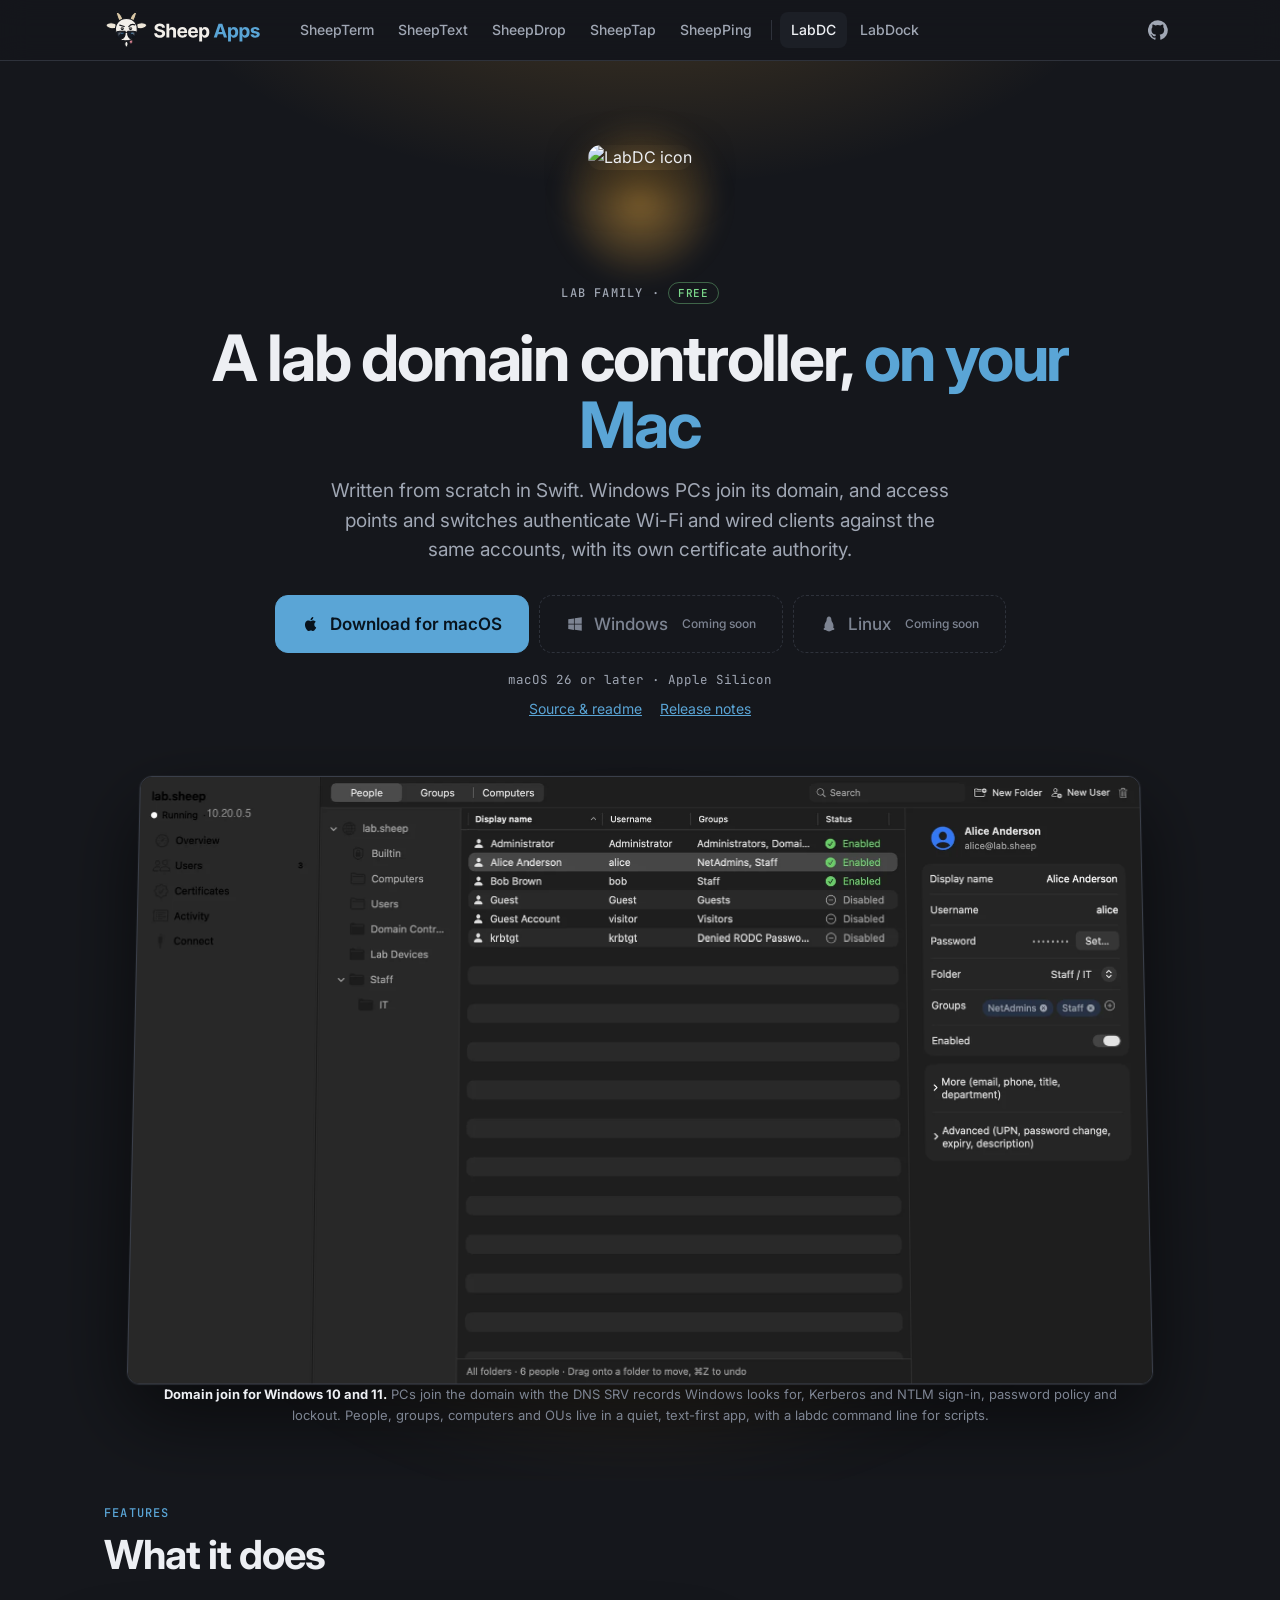
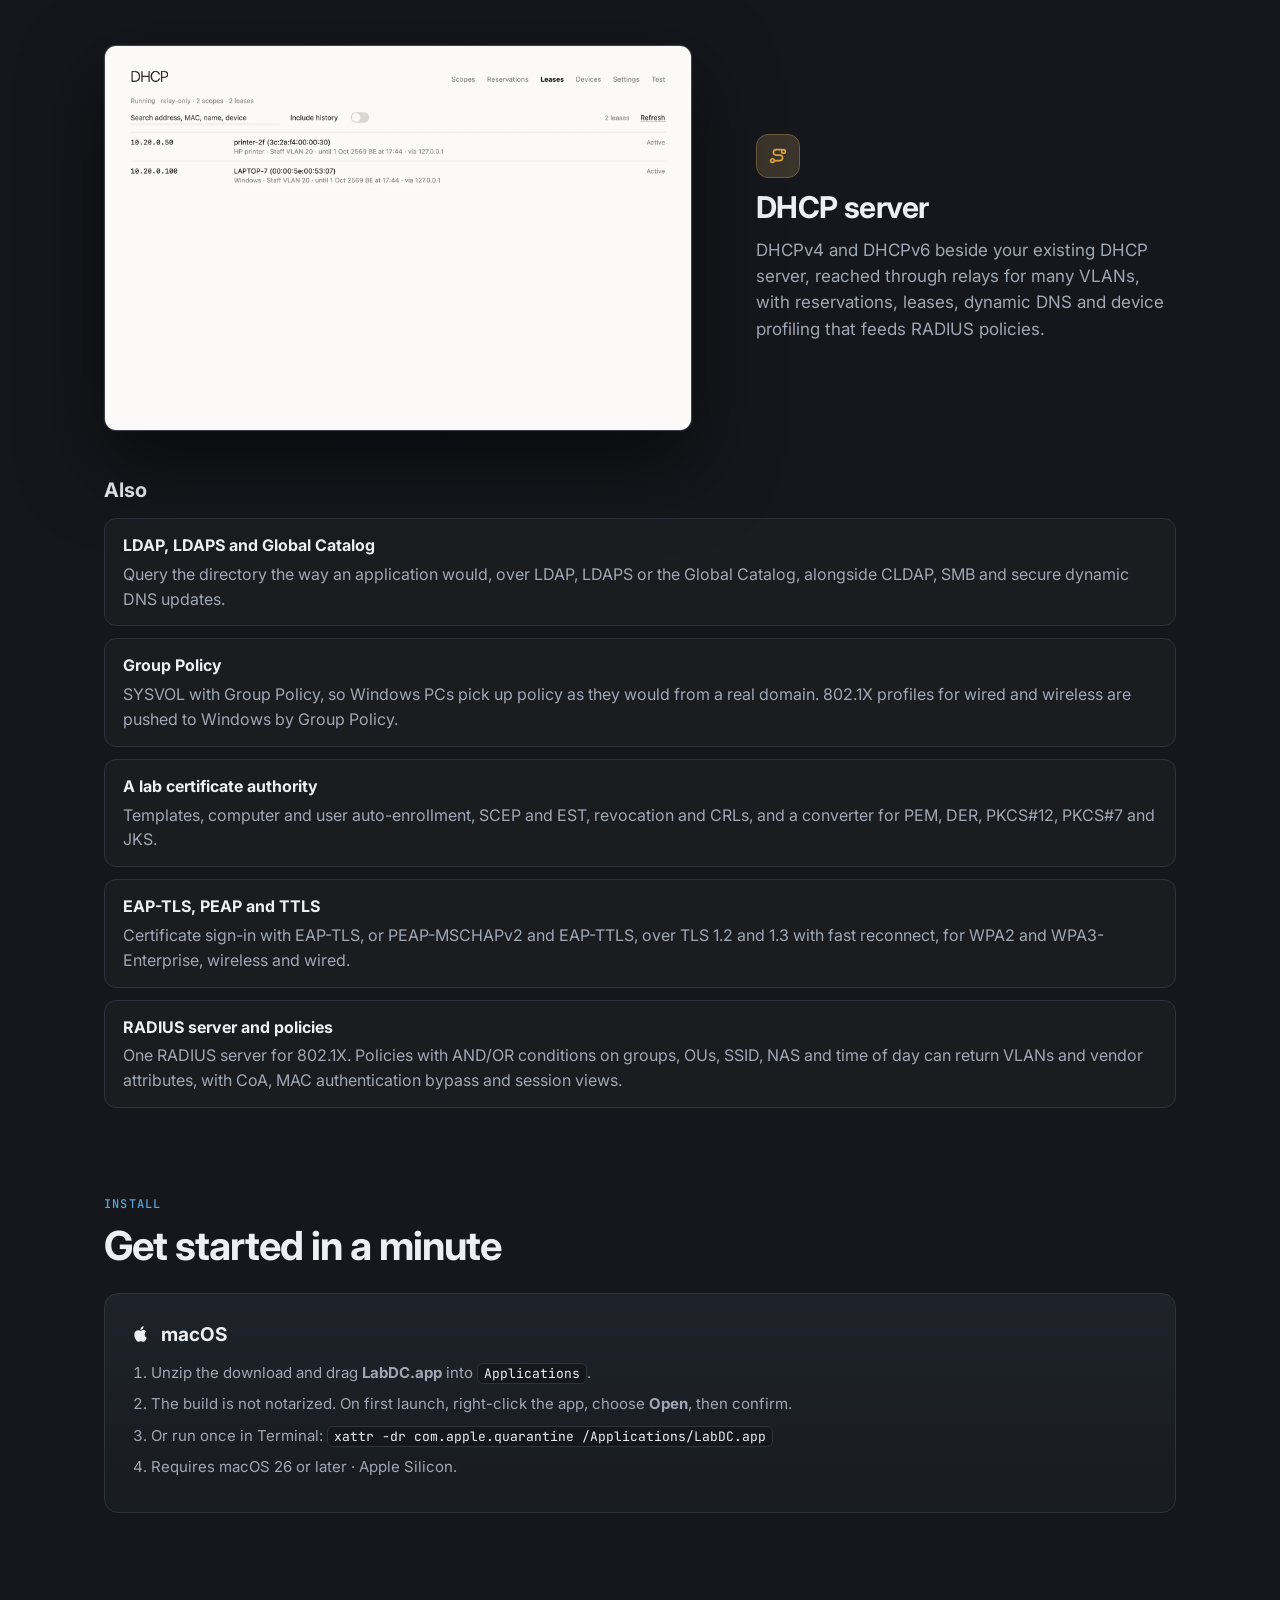
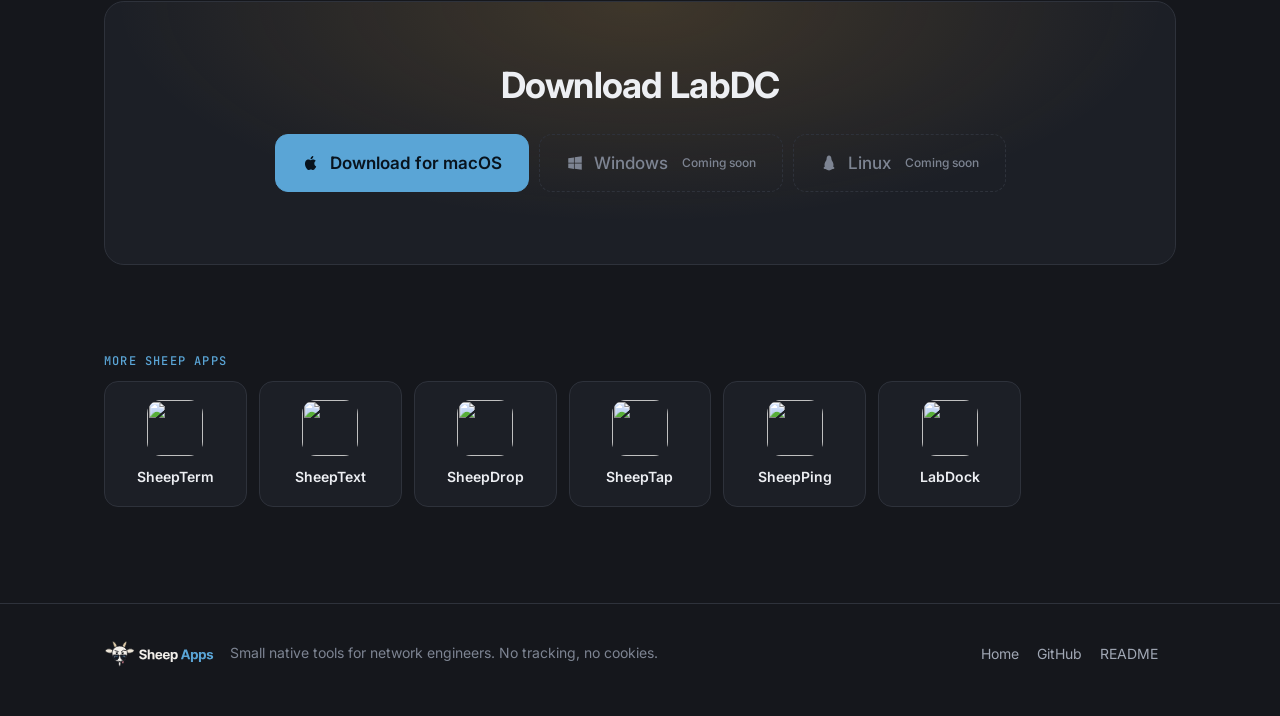
==== commit 440d3e77: "Real UI only: SheepTap real popover screenshots (redacted); Share a group by link (coming soon); inv" ====
--- a/labdc/index.html
+++ b/labdc/index.html
@@ -1,9 +1 @@
-<!doctype html><html lang="en"><head><meta charset="utf-8"><meta name="viewport" content="width=device-width,initial-scale=1"><title>LabDC — Sheep Apps</title><meta name="description" content="A domain controller for your Mac. Written from scratch in Swift. Windows PCs join its domain, and access points and switches authenticate Wi-Fi and wired clients against the same accounts, with its own certificate authority."><meta name="color-scheme" content="dark"><meta name="theme-color" content="#15171C"><link rel="icon" href="../assets/brand/favicon.svg" type="image/svg+xml"><link rel="icon" href="../assets/brand/favicon-32.png" sizes="32x32" type="image/png"><link rel="icon" href="../assets/brand/favicon-16.png" sizes="16x16" type="image/png"><link rel="apple-touch-icon" href="../assets/brand/apple-touch-icon.png"><meta property="og:type" content="website"><meta property="og:site_name" content="Sheep Apps"><meta property="og:title" content="LabDC — Sheep Apps"><meta property="og:description" content="A domain controller for your Mac. Written from scratch in Swift. Windows PCs join its domain, and access points and switches authenticate Wi-Fi and wired clients against the same accounts, with its own certificate authority."><meta property="og:image" content="https://bestonehxh.github.io/assets/brand/og-image.png"><meta property="og:image:width" content="1200"><meta property="og:image:height" content="630"><meta name="twitter:card" content="summary_large_image"><meta name="twitter:title" content="LabDC — Sheep Apps"><meta name="twitter:description" content="A domain controller for your Mac. Written from scratch in Swift. Windows PCs join its domain, and access points and switches authenticate Wi-Fi and wired clients against the same accounts, with its own certificate authority."><meta name="twitter:image" content="https://bestonehxh.github.io/assets/brand/og-image.png"><link rel="preconnect" href="https://fonts.googleapis.com"><link rel="preconnect" href="https://fonts.gstatic.com" crossorigin><link href="https://fonts.googleapis.com/css2?family=Inter:wght@400;500;600;700&family=JetBrains+Mono:wght@400;500&display=swap" rel="stylesheet"><link rel="stylesheet" href="../assets/site.css"></head><body style="--glow:#E0A33F"><header class="nav"><div class="wrap"><a class="brand" href="../"><img class="lockup" src="../assets/brand/goat-j-lockup.svg" alt="Sheep Apps" width="152" height="40"></a><button class="menu" type="button" aria-label="Apps menu" aria-expanded="false" aria-controls="applinks"><span></span></button><nav class="links" id="applinks" aria-label="Apps"><a href="../sheepterm/">SheepTerm</a><a href="../sheeptext/">SheepText</a><a href="../sheepdrop/">SheepDrop</a><a href="../sheeptap/">SheepTap</a><a href="../sheepping/">SheepPing</a><i></i><a href="../labdc/" aria-current="page">LabDC</a><a href="../labdock/">LabDock</a></nav><a class="gh" href="https://github.com/bestonehxh" aria-label="bestonehxh on GitHub"><svg viewBox="0 0 24 24" aria-hidden="true"><path d="M12 .3a12 12 0 00-3.800 23.400c.6.1.8-.3.8-.6v-2c-3.300.7-4-1.600-4-1.600-.6-1.400-1.400-1.800-1.400-1.800-1-.7.1-.7.1-.7 1.200.1 1.800 1.200 1.800 1.200 1 1.800 2.800 1.300 3.500 1 .1-.8.400-1.300.7-1.600-2.700-.3-5.500-1.300-5.500-5.900 0-1.300.5-2.400 1.200-3.200-.1-.3-.5-1.500.1-3.200 0 0 1-.3 3.300 1.200a11.500 11.500 0 016 0c2.300-1.500 3.300-1.200 3.300-1.200.7 1.700.2 2.900.1 3.200.8.800 1.200 1.900 1.200 3.200 0 4.600-2.800 5.600-5.500 5.900.4.400.8 1.100.8 2.200v3.300c0 .3.200.7.800.6A12 12 0 0012 .3z"/></svg></a></div></header><main><div class="hero"><div class="wrap"><span class="appicon"><img src="https://raw.githubusercontent.com/bestonehxh/LabDC/main/.github/icon.png" alt="LabDC icon" width="112" height="112"></span><div style="margin-top:22px"><span class="eyebrow">Lab family &middot; <span class="pill free">Free</span></span></div><h1>A lab domain controller, <em>on your Mac</em></h1><p class="sub">Written from scratch in Swift. Windows PCs join its domain, and access points and switches authenticate Wi-Fi and wired clients against the same accounts, with its own certificate authority.</p><div class="dl" style="justify-content:center;margin-top:30px"><a class="btn lg" data-os="mac" data-repo="LabDC" data-app="LabDC" href="https://github.com/bestonehxh/LabDC/releases/latest"><svg viewBox="0 0 24 24" aria-hidden="true"><path d="M16.4 12.6c0-2.3 1.9-3.4 2-3.5-1.100-1.600-2.800-1.800-3.400-1.800-1.400-.1-2.800.9-3.500.9s-1.800-.8-3-.8c-1.500 0-3 .9-3.800 2.300-1.600 2.800-.4 7 1.200 9.300.8 1.100 1.700 2.400 2.900 2.300 1.200 0 1.600-.7 3-.7s1.800.7 3 .7 2-1.100 2.800-2.200c.9-1.300 1.200-2.500 1.300-2.600-.1 0-2.500-1-2.500-3.900zM14.100 5.700c.6-.8 1.100-1.900.9-3-.9 0-2.100.6-2.700 1.400-.6.700-1.100 1.800-1 2.900 1.100.1 2.200-.5 2.800-1.300z"/></svg> Download for macOS</a><span class="btn lg off" aria-disabled="true"><svg viewBox="0 0 24 24" aria-hidden="true"><path d="M3 5.500l7.600-1v7.200H3zm8.600-1.200L21 3v8.700h-9.400zM3 12.700h7.600v7.200L3 18.800zm8.600 0H21V21l-9.400-1.300z"/></svg> Windows <small>Coming soon</small></span><span class="btn lg off" aria-disabled="true"><svg viewBox="0 0 24 24" aria-hidden="true"><path d="M12 2c-2 0-3.200 1.800-3.200 4.200 0 1.200-.4 2-1 3C6.900 10.400 6 12.300 6 14.500c0 .8.200 1.400.5 2-.7.600-1.700 1.100-1.700 2 0 1 1.200 1.300 2.400 1.500 1 .2 1.800.8 2.800 1.400.9.500 1.800.6 2 .6s1.100-.1 2-.6c1-.6 1.800-1.200 2.800-1.400 1.200-.2 2.400-.5 2.400-1.500 0-.9-1-1.400-1.700-2 .3-.6.500-1.200.5-2 0-2.200-.9-4.100-1.800-5.300-.6-1-1-1.800-1-3C15.200 3.800 14 2 12 2z"/></svg> Linux <small>Coming soon</small></span></div><div class="meta" style="margin-top:18px"><span data-meta="LabDC" data-sep="1"></span>macOS 26 or later · Apple Silicon</div><div class="links"><a href="https://github.com/bestonehxh/LabDC">Source &amp; readme</a><a href="https://github.com/bestonehxh/LabDC/releases">Release notes</a></div><div class="shot"><div class="tilt"><div class="frame"><img src="../assets/labdc/users-people.webp" alt="LabDC showing people, groups and computers with a user's details" width="1800" height="1069" loading="lazy"></div></div><p class="cap"><b style="color:var(--text)">Domain join for Windows 10 and 11.</b> PCs join the domain with the DNS SRV records Windows looks for, Kerberos and NTLM sign-in, password policy and lockout. People, groups, computers and OUs live in a quiet, text-first app, with a labdc command line for scripts.</p></div></div></div><div class="wrap"><section class="scroll" id="features" style="padding-top:24px"><p class="k">Features</p><h2 class="sec-h">What it does</h2><div class="frow flip"><div class="txt"><div class="fi"><svg viewBox="0 0 24 24" aria-hidden="true"><path d="M3 4h18v6H3zM3 14h18v6H3zM7 7h.01M7 17h.01"/></svg></div><h3>LDAP, LDAPS and Global Catalog</h3><p>Query the directory the way an application would, over LDAP, LDAPS or the Global Catalog, alongside CLDAP, SMB and secure dynamic DNS updates.</p></div><div class="vis"><div class="mock "><div class="bar"><b></b><b></b><b></b><span>Terminal &mdash; LDAPS query</span></div><div class="bd cd"><span class="dm">$ </span>ldapsearch -H ldaps://dc1.corp.example \
-    -b <span class="cy">dc=corp,dc=example</span> <span class="or">(sAMAccountName=alex)</span>
-
-<span class="pu">dn:</span> CN=Alex Chan,OU=Engineering,DC=corp,DC=example
-<span class="pu">cn:</span> Alex Chan
-<span class="pu">memberOf:</span> CN=Wi-Fi Users,OU=Groups
-<span class="pu">memberOf:</span> CN=Engineering,OU=Groups
-
-<span class="gr">result: 0 Success</span></div><div class="dff"><span class="chip">LDAP</span><span class="chip">LDAPS</span><span class="chip">Global Catalog</span></div></div><div class="ill">Illustration</div></div></div><div class="frow"><div class="txt"><div class="fi"><svg viewBox="0 0 24 24" aria-hidden="true"><path d="M12 3l9 5-9 5-9-5zM3 13l9 5 9-5"/></svg></div><h3>Group Policy</h3><p>SYSVOL with Group Policy, so Windows PCs pick up policy as they would from a real domain. 802.1X profiles for wired and wireless are pushed to Windows by Group Policy.</p></div><div class="vis"><div class="mock "><div class="bar"><b></b><b></b><b></b><span>Group Policy &mdash; SYSVOL</span></div><table class="tbl"><thead><tr><th>Policy</th><th class="hide-s">Link</th><th>State</th></tr></thead><tbody><tr><td>Default Domain Policy</td><td class="dm hide-s">corp.example</td><td><span class="dot y"></span>Enforced</td></tr><tr><td>Wi-Fi 802.1X profile</td><td class="dm hide-s">OU=Laptops</td><td><span class="dot"></span>Linked</td></tr><tr><td>Wired 802.1X (Ethernet)</td><td class="dm hide-s">OU=Desktops</td><td><span class="dot"></span>Linked</td></tr><tr><td>Lab Root CA trust</td><td class="dm hide-s">corp.example</td><td><span class="dot"></span>Linked</td></tr></tbody></table><div class="dff"><span class="dm">pushed to Windows by Group Policy: wired and wireless 802.1X profiles</span></div></div><div class="ill">Illustration</div></div></div><div class="frow flip"><div class="txt"><div class="fi"><svg viewBox="0 0 24 24" aria-hidden="true"><path d="M15 7a4 4 0 11-8 0 4 4 0 018 0zM11 11v10m0-4h3m-3 3h2"/></svg></div><h3>A lab certificate authority</h3><p>Templates, computer and user auto-enrollment, SCEP and EST, revocation and CRLs, and a converter for PEM, DER, PKCS#12, PKCS#7 and JKS.</p></div><div class="vis"><div class="mock "><div class="bar"><b></b><b></b><b></b><span>Certificate authority</span></div><div class="dfh" style="grid-template-columns:auto auto auto 1fr;gap:8px"><span class="chip">Templates</span><span class="chip">Auto-enrollment</span><span class="chip">SCEP &middot; EST</span><span></span></div><table class="tbl"><thead><tr><th>Subject</th><th>Template</th><th class="hide-s">Expires</th><th>Status</th></tr></thead><tbody><tr><td>Corp Lab Root CA</td><td class="dm">P-384</td><td class="dm hide-s">2036-10-10</td><td><span class="dot "></span>valid</td></tr><tr><td>alex@corp.example</td><td class="dm">User</td><td class="dm hide-s">2027-10-10</td><td><span class="dot "></span>valid</td></tr><tr><td>lab-pc-01$</td><td class="dm">Computer</td><td class="dm hide-s">2027-10-10</td><td><span class="dot "></span>valid</td></tr><tr><td>old-laptop$</td><td class="dm">Computer</td><td class="dm hide-s">2026-09-30</td><td><span class="dot r"></span>revoked</td></tr></tbody></table></div><div class="ill">Illustration</div></div></div><div class="frow"><div class="txt"><div class="fi"><svg viewBox="0 0 24 24" aria-hidden="true"><path d="M12 3l8 3v6c0 5-3.500 8-8 9-4.500-1-8-4-8-9V6z"/></svg></div><h3>EAP-TLS, PEAP and TTLS</h3><p>Certificate sign-in with EAP-TLS, or PEAP-MSCHAPv2 and EAP-TTLS, over TLS 1.2 and 1.3 with fast reconnect, for WPA2 and WPA3-Enterprise, wireless and wired.</p></div><div class="vis"><div class="mock "><div class="bar"><b></b><b></b><b></b><span>RADIUS &mdash; EAP-TLS session</span></div><div class="bd"><div class="kv" style="margin:10px 0 4px"><span>User</span><span>alex@corp.example</span><span>Method</span><span>EAP-TLS</span><span>SSID</span><span>LabNet</span><span>Result</span><span class="gr">Access-Accept &middot; VLAN 20</span></div><div class="tcard" style="margin-top:12px"><div class="tr"><span class="tl"><span class="gr">&#10003;</span> Access-Request from ap-lobby</span><span class="tv dm">192.168.222.20</span></div><div class="tr"><span class="tl"><span class="gr">&#10003;</span> EAP-TLS handshake, TLS 1.3</span><span class="tv dm">client certificate</span></div><div class="tr"><span class="tl"><span class="gr">&#10003;</span> Certificate chain checked</span><span class="tv dm">Corp Lab Root CA</span></div><div class="tr"><span class="tl"><span class="gr">&#10003;</span> Policy matched</span><span class="tv dm">Staff Wi-Fi</span></div></div></div></div><div class="ill">Illustration</div></div></div><div class="frow flip"><div class="txt"><div class="fi"><svg viewBox="0 0 24 24" aria-hidden="true"><path d="M2 9a15 15 0 0120 0M5.500 12.500a10 10 0 0113 0M9 16a5 5 0 016 0M12 19.500h.01"/></svg></div><h3>RADIUS server and policies</h3><p>One RADIUS server for 802.1X. Policies with AND/OR conditions on groups, OUs, SSID, NAS and time of day can return VLANs and vendor attributes, with CoA, MAC authentication bypass and session views.</p></div><div class="vis"><div class="mock "><div class="bar"><b></b><b></b><b></b><span>RADIUS &mdash; clients and policies</span></div><div class="bd" style="padding-bottom:4px"><div class="lab2">Clients</div><table class="tbl"><tbody><tr><td>ap-lobby</td><td class="dm">192.168.222.20</td><td class="dm hide-s">802.11 AP</td></tr><tr><td>sw-core-1</td><td class="dm">192.168.222.254</td><td class="dm hide-s">Wired 802.1X</td></tr></tbody></table><div class="lab2">Policies</div><table class="tbl"><tbody><tr><td>Staff Wi-Fi</td><td class="dm cond">Group Wi-Fi Users <b>AND</b> SSID LabNet</td><td class="gr">VLAN 20</td></tr><tr><td>Guests</td><td class="dm cond">Group Guests <b>OR</b> SSID Guest</td><td class="gr">VLAN 99</td></tr><tr><td>Wired lab</td><td class="dm cond">OU Desktops <b>AND</b> NAS 192.168.222.0/24</td><td class="gr">VLAN 30</td></tr></tbody></table></div></div><div class="ill">Illustration</div></div></div><div class="frow"><div class="txt"><div class="fi"><svg viewBox="0 0 24 24" aria-hidden="true"><path d="M6 19a2 2 0 100-4 2 2 0 000 4zM18 9a2 2 0 100-4 2 2 0 000 4zM8 17h6a3 3 0 000-6h-4a3 3 0 010-6h6"/></svg></div><h3>DHCP server</h3><p>DHCPv4 and DHCPv6 beside your existing DHCP server, reached through relays for many VLANs, with reservations, leases, dynamic DNS and device profiling that feeds RADIUS policies.</p></div><div class="vis"><div class="frame"><img src="../assets/labdc/dhcp-leases.webp" alt="LabDC showing DHCP leases" width="1800" height="1178" loading="lazy"></div></div></div></section><section class="scroll" id="install"><p class="k">Install</p><h2 class="sec-h" style="margin-bottom:24px">Get started in a minute</h2><div class="cols"><div class="panel"><h3><svg viewBox="0 0 24 24" aria-hidden="true"><path d="M16.4 12.6c0-2.3 1.9-3.4 2-3.5-1.100-1.600-2.800-1.800-3.400-1.800-1.400-.1-2.800.9-3.500.9s-1.800-.8-3-.8c-1.500 0-3 .9-3.800 2.300-1.600 2.800-.4 7 1.200 9.300.8 1.100 1.700 2.400 2.900 2.300 1.200 0 1.600-.7 3-.7s1.800.7 3 .7 2-1.100 2.800-2.200c.9-1.300 1.200-2.500 1.300-2.600-.1 0-2.500-1-2.500-3.900zM14.100 5.700c.6-.8 1.100-1.900.9-3-.9 0-2.100.6-2.700 1.400-.6.700-1.100 1.800-1 2.900 1.100.1 2.200-.5 2.800-1.300z"/></svg> macOS</h3><ol><li>Unzip the download and drag <b>LabDC.app</b> into <code>Applications</code>.</li><li>The build is not notarized. On first launch, right-click the app, choose <b>Open</b>, then confirm.</li><li>Or run once in Terminal: <code>xattr -dr com.apple.quarantine /Applications/LabDC.app</code></li><li>Requires macOS 26 or later · Apple Silicon.</li></ol></div></div></section><div class="cta2"><h2>Download LabDC</h2><div class="dl"><a class="btn lg" data-os="mac" data-repo="LabDC" data-app="LabDC" href="https://github.com/bestonehxh/LabDC/releases/latest"><svg viewBox="0 0 24 24" aria-hidden="true"><path d="M16.4 12.6c0-2.3 1.9-3.4 2-3.5-1.100-1.600-2.800-1.800-3.400-1.800-1.400-.1-2.800.9-3.500.9s-1.800-.8-3-.8c-1.500 0-3 .9-3.800 2.300-1.600 2.800-.4 7 1.200 9.300.8 1.100 1.700 2.400 2.900 2.300 1.200 0 1.600-.7 3-.7s1.800.7 3 .7 2-1.100 2.800-2.200c.9-1.300 1.200-2.500 1.300-2.600-.1 0-2.500-1-2.500-3.900zM14.100 5.700c.6-.8 1.100-1.900.9-3-.9 0-2.100.6-2.700 1.400-.6.700-1.100 1.800-1 2.900 1.100.1 2.200-.5 2.800-1.300z"/></svg> Download for macOS</a><span class="btn lg off" aria-disabled="true"><svg viewBox="0 0 24 24" aria-hidden="true"><path d="M3 5.500l7.600-1v7.200H3zm8.600-1.200L21 3v8.700h-9.400zM3 12.700h7.600v7.200L3 18.800zm8.600 0H21V21l-9.400-1.300z"/></svg> Windows <small>Coming soon</small></span><span class="btn lg off" aria-disabled="true"><svg viewBox="0 0 24 24" aria-hidden="true"><path d="M12 2c-2 0-3.200 1.800-3.200 4.200 0 1.200-.4 2-1 3C6.900 10.400 6 12.300 6 14.500c0 .8.200 1.400.5 2-.7.600-1.700 1.100-1.700 2 0 1 1.200 1.300 2.400 1.500 1 .2 1.800.8 2.800 1.400.9.500 1.800.6 2 .6s1.100-.1 2-.6c1-.6 1.800-1.200 2.800-1.400 1.200-.2 2.400-.5 2.400-1.500 0-.9-1-1.400-1.700-2 .3-.6.500-1.200.5-2 0-2.200-.9-4.100-1.800-5.300-.6-1-1-1.800-1-3C15.200 3.800 14 2 12 2z"/></svg> Linux <small>Coming soon</small></span></div><div class="meta" style="margin-top:16px"><span data-meta="LabDC"></span></div></div><section><p class="k">More Sheep apps</p><div class="strip"><a href="../sheepterm/"><img src="https://raw.githubusercontent.com/bestonehxh/SheepTerm/main/.github/icon.png" alt="" width="56" height="56" loading="lazy">SheepTerm</a><a href="../sheeptext/"><img src="https://raw.githubusercontent.com/bestonehxh/SheepText/main/.github/icon.png" alt="" width="56" height="56" loading="lazy">SheepText</a><a href="../sheepdrop/"><img src="https://raw.githubusercontent.com/bestonehxh/SheepDrop/main/.github/icon.png" alt="" width="56" height="56" loading="lazy">SheepDrop</a><a href="../sheeptap/"><img src="https://raw.githubusercontent.com/bestonehxh/SheepTap/main/.github/icon.png" alt="" width="56" height="56" loading="lazy">SheepTap</a><a href="../sheepping/"><img src="https://raw.githubusercontent.com/bestonehxh/SheepPing/main/.github/icon.png" alt="" width="56" height="56" loading="lazy">SheepPing</a><a href="../labdock/"><img src="https://raw.githubusercontent.com/bestonehxh/LabDock/main/.github/icon.png" alt="" width="56" height="56" loading="lazy">LabDock</a></div></section></div></main><footer><div class="wrap"><div><img class="flock" src="../assets/brand/goat-j-lockup.svg" alt="Sheep Apps" width="112" height="30"> &nbsp; Small native tools for network engineers. No tracking, no cookies.</div><div><a href="../">Home</a><a href="https://github.com/bestonehxh">GitHub</a><a href="https://github.com/bestonehxh/SheepTerm#the-sheep-family-">README</a></div></div></footer><script src="../assets/site.js"></script></body></html>+<!doctype html><html lang="en"><head><meta charset="utf-8"><meta name="viewport" content="width=device-width,initial-scale=1"><title>LabDC — Sheep Apps</title><meta name="description" content="A domain controller for your Mac. Written from scratch in Swift. Windows PCs join its domain, and access points and switches authenticate Wi-Fi and wired clients against the same accounts, with its own certificate authority."><meta name="color-scheme" content="dark"><meta name="theme-color" content="#15171C"><link rel="icon" href="../assets/brand/favicon.svg" type="image/svg+xml"><link rel="icon" href="../assets/brand/favicon-32.png" sizes="32x32" type="image/png"><link rel="icon" href="../assets/brand/favicon-16.png" sizes="16x16" type="image/png"><link rel="apple-touch-icon" href="../assets/brand/apple-touch-icon.png"><meta property="og:type" content="website"><meta property="og:site_name" content="Sheep Apps"><meta property="og:title" content="LabDC — Sheep Apps"><meta property="og:description" content="A domain controller for your Mac. Written from scratch in Swift. Windows PCs join its domain, and access points and switches authenticate Wi-Fi and wired clients against the same accounts, with its own certificate authority."><meta property="og:image" content="https://bestonehxh.github.io/assets/brand/og-image.png"><meta property="og:image:width" content="1200"><meta property="og:image:height" content="630"><meta name="twitter:card" content="summary_large_image"><meta name="twitter:title" content="LabDC — Sheep Apps"><meta name="twitter:description" content="A domain controller for your Mac. Written from scratch in Swift. Windows PCs join its domain, and access points and switches authenticate Wi-Fi and wired clients against the same accounts, with its own certificate authority."><meta name="twitter:image" content="https://bestonehxh.github.io/assets/brand/og-image.png"><link rel="preconnect" href="https://fonts.googleapis.com"><link rel="preconnect" href="https://fonts.gstatic.com" crossorigin><link href="https://fonts.googleapis.com/css2?family=Inter:wght@400;500;600;700&family=JetBrains+Mono:wght@400;500&display=swap" rel="stylesheet"><link rel="stylesheet" href="../assets/site.css"></head><body style="--glow:#E0A33F"><header class="nav"><div class="wrap"><a class="brand" href="../"><img class="lockup" src="../assets/brand/goat-j-lockup.svg" alt="Sheep Apps" width="152" height="40"></a><button class="menu" type="button" aria-label="Apps menu" aria-expanded="false" aria-controls="applinks"><span></span></button><nav class="links" id="applinks" aria-label="Apps"><a href="../sheepterm/">SheepTerm</a><a href="../sheeptext/">SheepText</a><a href="../sheepdrop/">SheepDrop</a><a href="../sheeptap/">SheepTap</a><a href="../sheepping/">SheepPing</a><i></i><a href="../labdc/" aria-current="page">LabDC</a><a href="../labdock/">LabDock</a></nav><a class="gh" href="https://github.com/bestonehxh" aria-label="bestonehxh on GitHub"><svg viewBox="0 0 24 24" aria-hidden="true"><path d="M12 .3a12 12 0 00-3.800 23.400c.6.1.8-.3.8-.6v-2c-3.300.7-4-1.600-4-1.600-.6-1.400-1.400-1.800-1.400-1.800-1-.7.1-.7.1-.7 1.200.1 1.800 1.200 1.800 1.200 1 1.800 2.800 1.300 3.500 1 .1-.8.400-1.300.7-1.600-2.700-.3-5.500-1.300-5.500-5.900 0-1.300.5-2.400 1.200-3.200-.1-.3-.5-1.500.1-3.200 0 0 1-.3 3.300 1.200a11.500 11.500 0 016 0c2.300-1.500 3.300-1.200 3.300-1.200.7 1.700.2 2.900.1 3.200.8.800 1.200 1.900 1.200 3.200 0 4.600-2.800 5.600-5.500 5.900.4.400.8 1.100.8 2.200v3.300c0 .3.200.7.800.6A12 12 0 0012 .3z"/></svg></a></div></header><main><div class="hero"><div class="wrap"><span class="appicon"><img src="https://raw.githubusercontent.com/bestonehxh/LabDC/main/.github/icon.png" alt="LabDC icon" width="112" height="112"></span><div style="margin-top:22px"><span class="eyebrow">Lab family &middot; <span class="pill free">Free</span></span></div><h1>A lab domain controller, <em>on your Mac</em></h1><p class="sub">Written from scratch in Swift. Windows PCs join its domain, and access points and switches authenticate Wi-Fi and wired clients against the same accounts, with its own certificate authority.</p><div class="dl" style="justify-content:center;margin-top:30px"><a class="btn lg" data-os="mac" data-repo="LabDC" data-app="LabDC" href="https://github.com/bestonehxh/LabDC/releases/latest"><svg viewBox="0 0 24 24" aria-hidden="true"><path d="M16.4 12.6c0-2.3 1.9-3.4 2-3.5-1.100-1.600-2.800-1.800-3.400-1.800-1.400-.1-2.800.9-3.500.9s-1.800-.8-3-.8c-1.500 0-3 .9-3.800 2.300-1.600 2.800-.4 7 1.200 9.300.8 1.100 1.700 2.400 2.900 2.300 1.200 0 1.600-.7 3-.7s1.800.7 3 .7 2-1.100 2.800-2.200c.9-1.300 1.200-2.500 1.300-2.600-.1 0-2.500-1-2.500-3.900zM14.100 5.700c.6-.8 1.100-1.900.9-3-.9 0-2.100.6-2.700 1.400-.6.700-1.100 1.800-1 2.900 1.100.1 2.200-.5 2.800-1.300z"/></svg> Download for macOS</a><span class="btn lg off" aria-disabled="true"><svg viewBox="0 0 24 24" aria-hidden="true"><path d="M3 5.500l7.600-1v7.200H3zm8.600-1.200L21 3v8.700h-9.400zM3 12.700h7.600v7.200L3 18.800zm8.600 0H21V21l-9.400-1.300z"/></svg> Windows <small>Coming soon</small></span><span class="btn lg off" aria-disabled="true"><svg viewBox="0 0 24 24" aria-hidden="true"><path d="M12 2c-2 0-3.200 1.800-3.200 4.200 0 1.200-.4 2-1 3C6.900 10.400 6 12.300 6 14.500c0 .8.200 1.400.5 2-.7.600-1.700 1.100-1.700 2 0 1 1.200 1.300 2.400 1.500 1 .2 1.800.8 2.800 1.400.9.500 1.800.6 2 .6s1.100-.1 2-.6c1-.6 1.800-1.200 2.800-1.400 1.200-.2 2.400-.5 2.400-1.500 0-.9-1-1.400-1.700-2 .3-.6.500-1.200.5-2 0-2.200-.9-4.100-1.800-5.300-.6-1-1-1.800-1-3C15.200 3.800 14 2 12 2z"/></svg> Linux <small>Coming soon</small></span></div><div class="meta" style="margin-top:18px"><span data-meta="LabDC" data-sep="1"></span>macOS 26 or later · Apple Silicon</div><div class="links"><a href="https://github.com/bestonehxh/LabDC">Source &amp; readme</a><a href="https://github.com/bestonehxh/LabDC/releases">Release notes</a></div><div class="shot"><div class="tilt"><div class="frame"><img src="../assets/labdc/users-people.webp" alt="LabDC showing people, groups and computers with a user's details" width="1800" height="1069" loading="lazy"></div></div><p class="cap"><b style="color:var(--text)">Domain join for Windows 10 and 11.</b> PCs join the domain with the DNS SRV records Windows looks for, Kerberos and NTLM sign-in, password policy and lockout. People, groups, computers and OUs live in a quiet, text-first app, with a labdc command line for scripts.</p></div></div></div><div class="wrap"><section class="scroll" id="features" style="padding-top:24px"><p class="k">Features</p><h2 class="sec-h">What it does</h2><div class="frow flip"><div class="txt"><div class="fi"><svg viewBox="0 0 24 24" aria-hidden="true"><path d="M6 19a2 2 0 100-4 2 2 0 000 4zM18 9a2 2 0 100-4 2 2 0 000 4zM8 17h6a3 3 0 000-6h-4a3 3 0 010-6h6"/></svg></div><h3>DHCP server</h3><p>DHCPv4 and DHCPv6 beside your existing DHCP server, reached through relays for many VLANs, with reservations, leases, dynamic DNS and device profiling that feeds RADIUS policies.</p></div><div class="vis"><div class="frame"><img src="../assets/labdc/dhcp-leases.webp" alt="LabDC showing DHCP leases" width="1800" height="1178" loading="lazy"></div></div></div><h3 class="also-h">Also</h3><ul class="also"><li><b>LDAP, LDAPS and Global Catalog</b> Query the directory the way an application would, over LDAP, LDAPS or the Global Catalog, alongside CLDAP, SMB and secure dynamic DNS updates.</li><li><b>Group Policy</b> SYSVOL with Group Policy, so Windows PCs pick up policy as they would from a real domain. 802.1X profiles for wired and wireless are pushed to Windows by Group Policy.</li><li><b>A lab certificate authority</b> Templates, computer and user auto-enrollment, SCEP and EST, revocation and CRLs, and a converter for PEM, DER, PKCS#12, PKCS#7 and JKS.</li><li><b>EAP-TLS, PEAP and TTLS</b> Certificate sign-in with EAP-TLS, or PEAP-MSCHAPv2 and EAP-TTLS, over TLS 1.2 and 1.3 with fast reconnect, for WPA2 and WPA3-Enterprise, wireless and wired.</li><li><b>RADIUS server and policies</b> One RADIUS server for 802.1X. Policies with AND/OR conditions on groups, OUs, SSID, NAS and time of day can return VLANs and vendor attributes, with CoA, MAC authentication bypass and session views.</li></ul></section><section class="scroll" id="install"><p class="k">Install</p><h2 class="sec-h" style="margin-bottom:24px">Get started in a minute</h2><div class="cols"><div class="panel"><h3><svg viewBox="0 0 24 24" aria-hidden="true"><path d="M16.4 12.6c0-2.3 1.9-3.4 2-3.5-1.100-1.600-2.800-1.800-3.400-1.800-1.400-.1-2.800.9-3.500.9s-1.800-.8-3-.8c-1.500 0-3 .9-3.800 2.300-1.600 2.800-.4 7 1.200 9.300.8 1.100 1.700 2.400 2.900 2.300 1.200 0 1.600-.7 3-.7s1.800.7 3 .7 2-1.100 2.800-2.200c.9-1.300 1.200-2.500 1.300-2.600-.1 0-2.500-1-2.500-3.900zM14.100 5.700c.6-.8 1.100-1.900.9-3-.9 0-2.100.6-2.700 1.400-.6.700-1.100 1.800-1 2.900 1.100.1 2.200-.5 2.800-1.300z"/></svg> macOS</h3><ol><li>Unzip the download and drag <b>LabDC.app</b> into <code>Applications</code>.</li><li>The build is not notarized. On first launch, right-click the app, choose <b>Open</b>, then confirm.</li><li>Or run once in Terminal: <code>xattr -dr com.apple.quarantine /Applications/LabDC.app</code></li><li>Requires macOS 26 or later · Apple Silicon.</li></ol></div></div></section><div class="cta2"><h2>Download LabDC</h2><div class="dl"><a class="btn lg" data-os="mac" data-repo="LabDC" data-app="LabDC" href="https://github.com/bestonehxh/LabDC/releases/latest"><svg viewBox="0 0 24 24" aria-hidden="true"><path d="M16.4 12.6c0-2.3 1.9-3.4 2-3.5-1.100-1.600-2.800-1.800-3.400-1.800-1.400-.1-2.800.9-3.500.9s-1.800-.8-3-.8c-1.500 0-3 .9-3.800 2.300-1.600 2.800-.4 7 1.200 9.300.8 1.100 1.700 2.400 2.900 2.300 1.200 0 1.600-.7 3-.7s1.800.7 3 .7 2-1.100 2.800-2.200c.9-1.300 1.200-2.500 1.300-2.600-.1 0-2.500-1-2.500-3.900zM14.100 5.700c.6-.8 1.100-1.900.9-3-.9 0-2.100.6-2.700 1.400-.6.700-1.100 1.800-1 2.900 1.100.1 2.200-.5 2.800-1.300z"/></svg> Download for macOS</a><span class="btn lg off" aria-disabled="true"><svg viewBox="0 0 24 24" aria-hidden="true"><path d="M3 5.500l7.600-1v7.200H3zm8.600-1.200L21 3v8.700h-9.400zM3 12.700h7.600v7.200L3 18.800zm8.600 0H21V21l-9.400-1.300z"/></svg> Windows <small>Coming soon</small></span><span class="btn lg off" aria-disabled="true"><svg viewBox="0 0 24 24" aria-hidden="true"><path d="M12 2c-2 0-3.200 1.800-3.200 4.200 0 1.200-.4 2-1 3C6.900 10.400 6 12.300 6 14.500c0 .8.200 1.400.5 2-.7.600-1.700 1.100-1.700 2 0 1 1.200 1.300 2.400 1.500 1 .2 1.800.8 2.800 1.400.9.500 1.800.6 2 .6s1.100-.1 2-.6c1-.6 1.800-1.200 2.800-1.400 1.200-.2 2.400-.5 2.400-1.500 0-.9-1-1.400-1.700-2 .3-.6.500-1.200.5-2 0-2.200-.9-4.100-1.800-5.300-.6-1-1-1.800-1-3C15.200 3.800 14 2 12 2z"/></svg> Linux <small>Coming soon</small></span></div><div class="meta" style="margin-top:16px"><span data-meta="LabDC"></span></div></div><section><p class="k">More Sheep apps</p><div class="strip"><a href="../sheepterm/"><img src="https://raw.githubusercontent.com/bestonehxh/SheepTerm/main/.github/icon.png" alt="" width="56" height="56" loading="lazy">SheepTerm</a><a href="../sheeptext/"><img src="https://raw.githubusercontent.com/bestonehxh/SheepText/main/.github/icon.png" alt="" width="56" height="56" loading="lazy">SheepText</a><a href="../sheepdrop/"><img src="https://raw.githubusercontent.com/bestonehxh/SheepDrop/main/.github/icon.png" alt="" width="56" height="56" loading="lazy">SheepDrop</a><a href="../sheeptap/"><img src="https://raw.githubusercontent.com/bestonehxh/SheepTap/main/.github/icon.png" alt="" width="56" height="56" loading="lazy">SheepTap</a><a href="../sheepping/"><img src="https://raw.githubusercontent.com/bestonehxh/SheepPing/main/.github/icon.png" alt="" width="56" height="56" loading="lazy">SheepPing</a><a href="../labdock/"><img src="https://raw.githubusercontent.com/bestonehxh/LabDock/main/.github/icon.png" alt="" width="56" height="56" loading="lazy">LabDock</a></div></section></div></main><footer><div class="wrap"><div><img class="flock" src="../assets/brand/goat-j-lockup.svg" alt="Sheep Apps" width="112" height="30"> &nbsp; Small native tools for network engineers. No tracking, no cookies.</div><div><a href="../">Home</a><a href="https://github.com/bestonehxh">GitHub</a><a href="https://github.com/bestonehxh/SheepTerm#the-sheep-family-">README</a></div></div></footer><script src="../assets/site.js"></script></body></html>
--- a/assets/site.css
+++ b/assets/site.css
@@ -274,3 +274,5 @@
 .soon ul{margin:0;padding-left:20px;display:grid;gap:6px;font-size:15px}
 .soon .badge{position:absolute;top:16px;right:16px;padding:3px 10px;border-radius:999px;background:rgba(227,197,102,.16);color:#E3C566;font-size:12px;font-weight:600;letter-spacing:.04em;text-transform:uppercase}
 .frow h3 .pill.soon{display:inline-block;vertical-align:middle;margin-left:8px;padding:3px 10px;border-radius:999px;background:rgba(227,197,102,.16);color:#E3C566;font-size:12px;font-weight:600;letter-spacing:.04em;text-transform:uppercase}
+.popimg{max-width:300px;margin:0 auto}.popimg img{display:block;width:100%;height:auto;filter:drop-shadow(0 24px 40px rgba(0,0,0,.55))}
+.also-h{margin:44px 0 12px;font-size:20px}.also{margin:0;padding:0;list-style:none;display:grid;gap:12px;color:var(--dim2);font-size:16px}.also li{padding:14px 18px;border:1px solid var(--line);border-radius:12px;background:rgba(255,255,255,.02)}.also b{color:var(--text);display:block;margin-bottom:4px}
